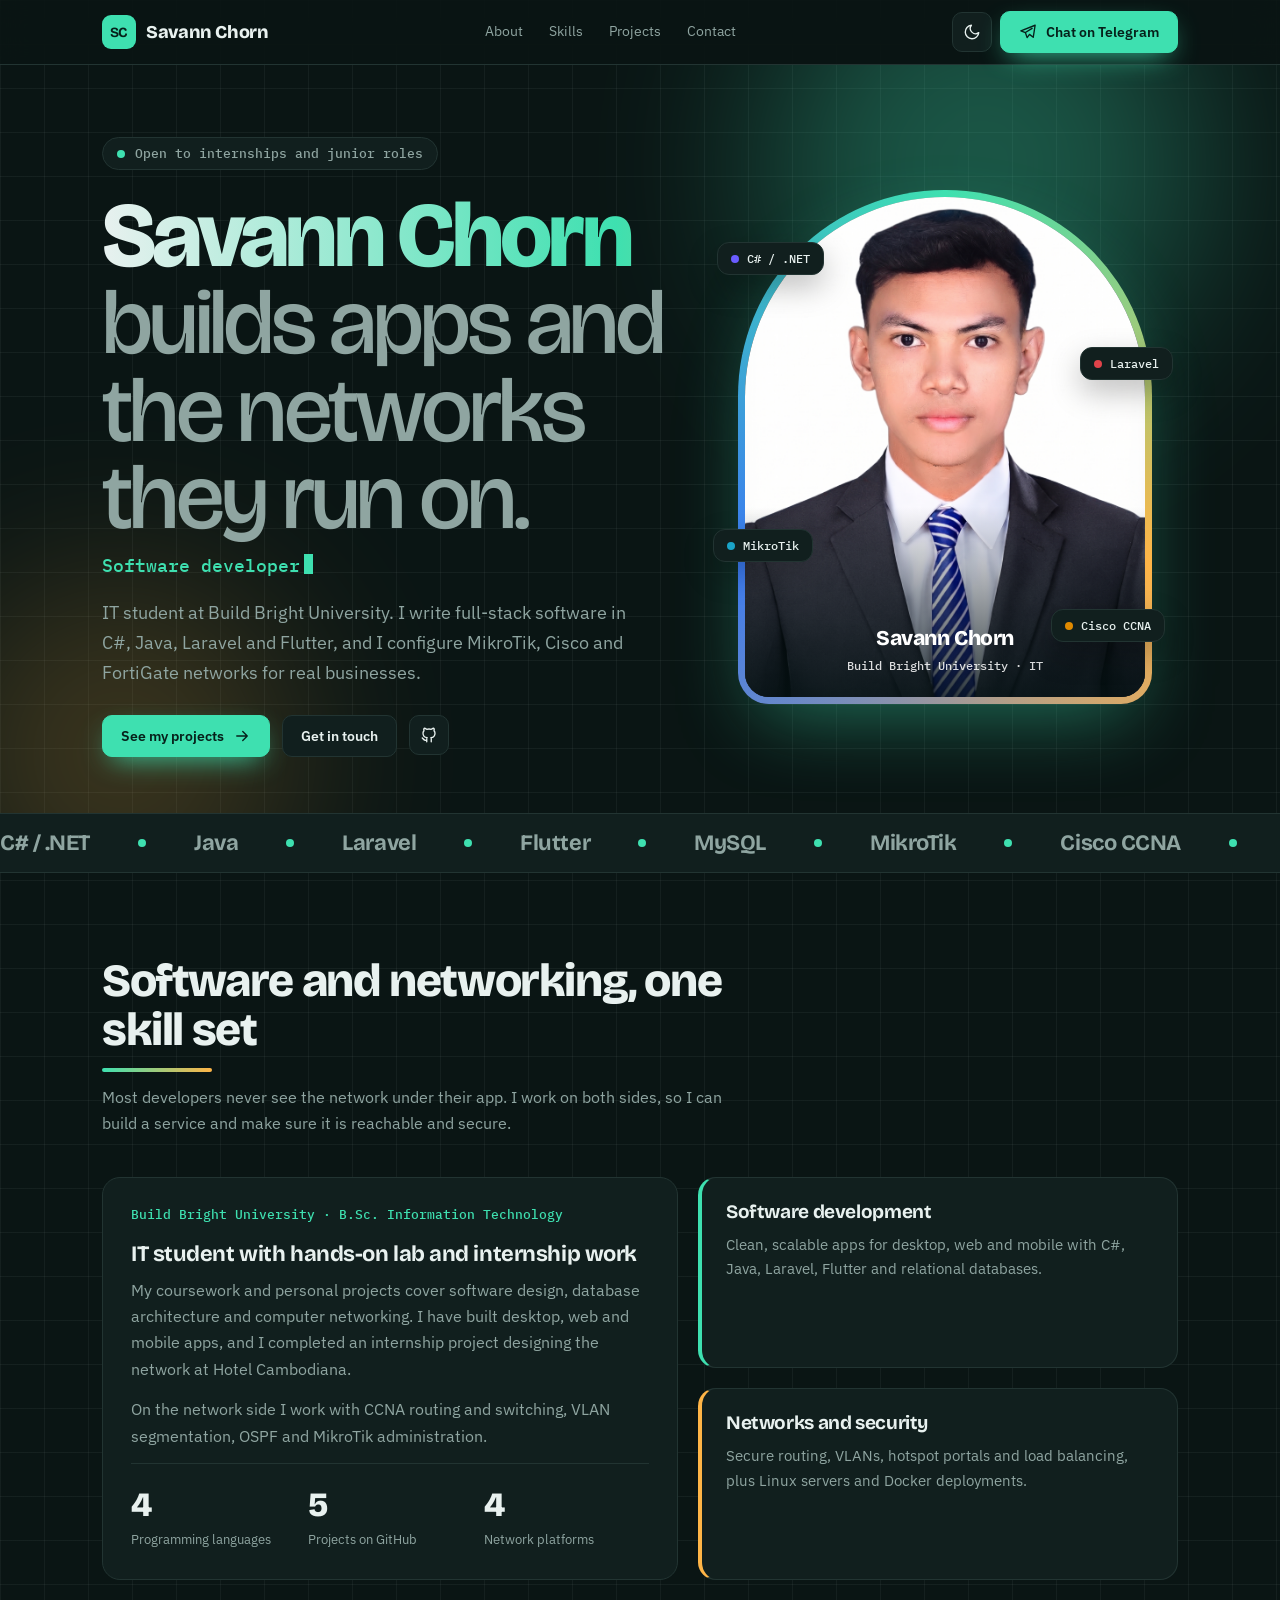
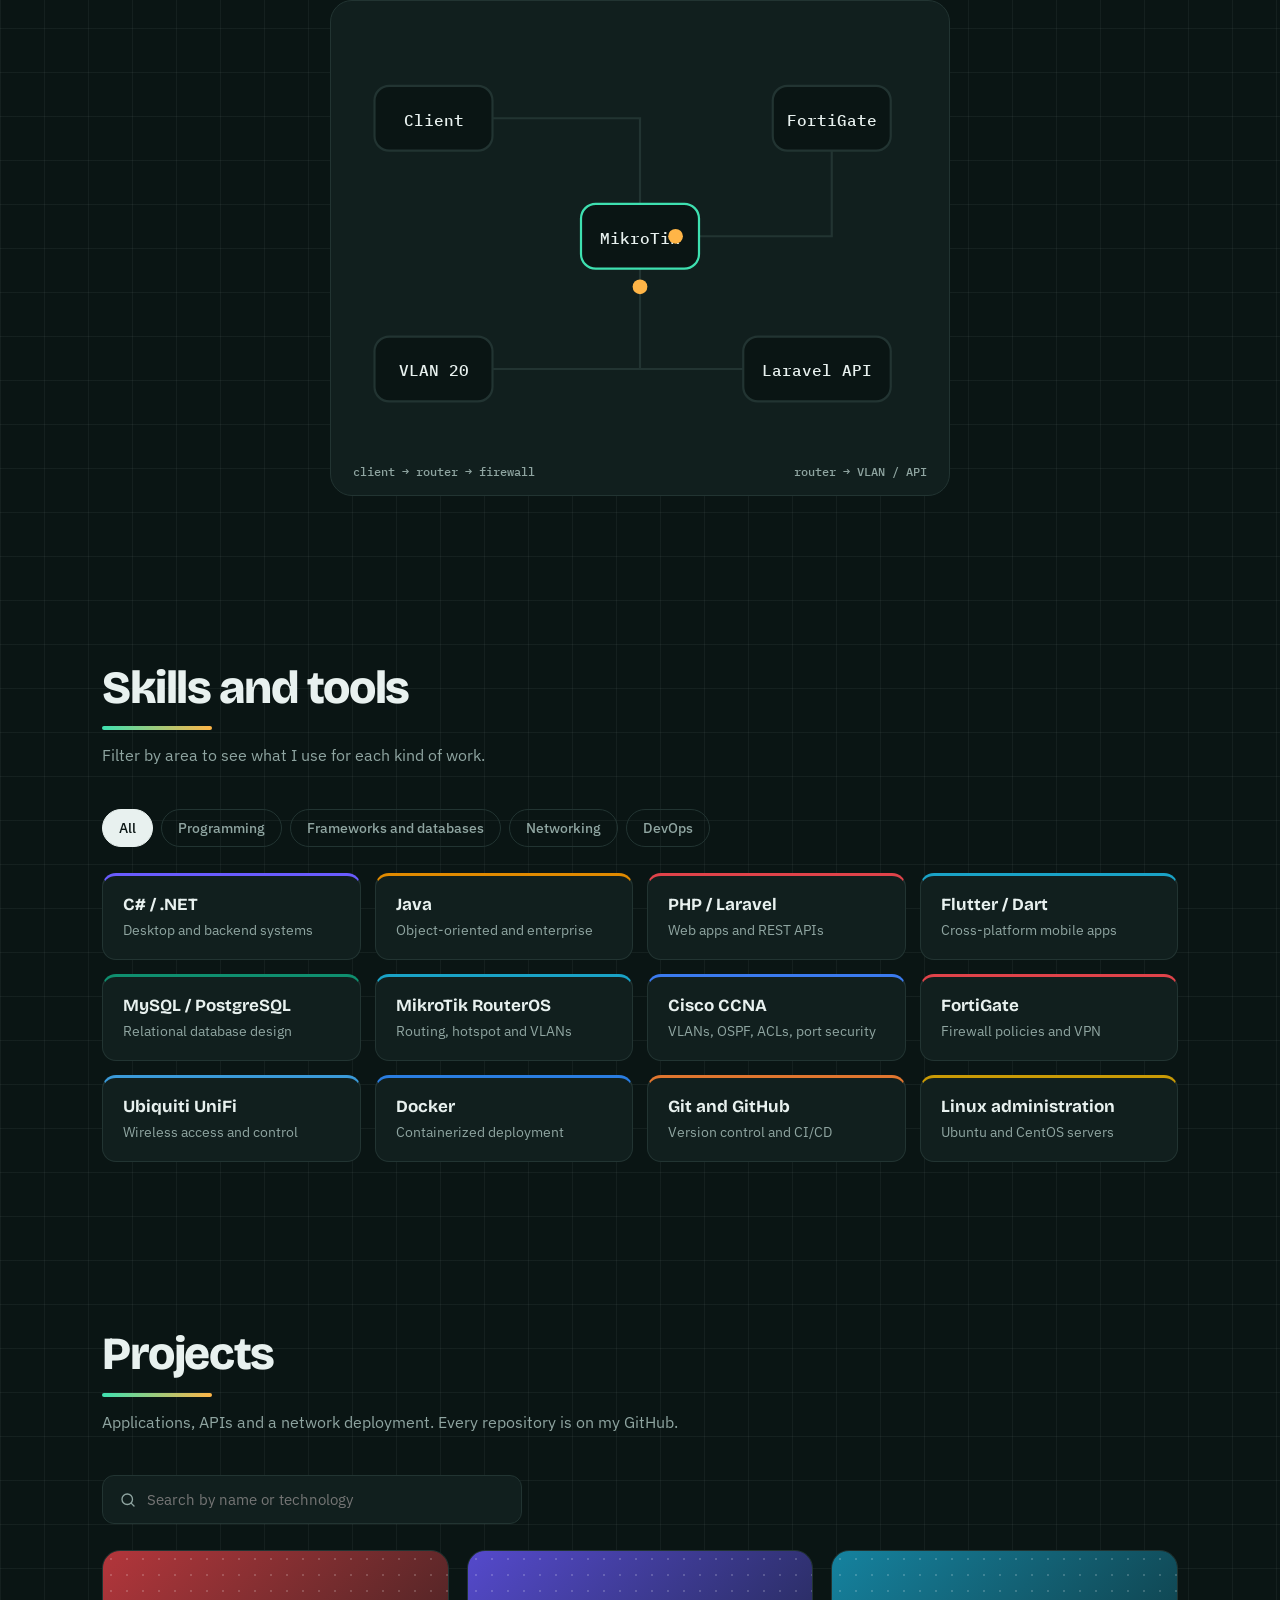
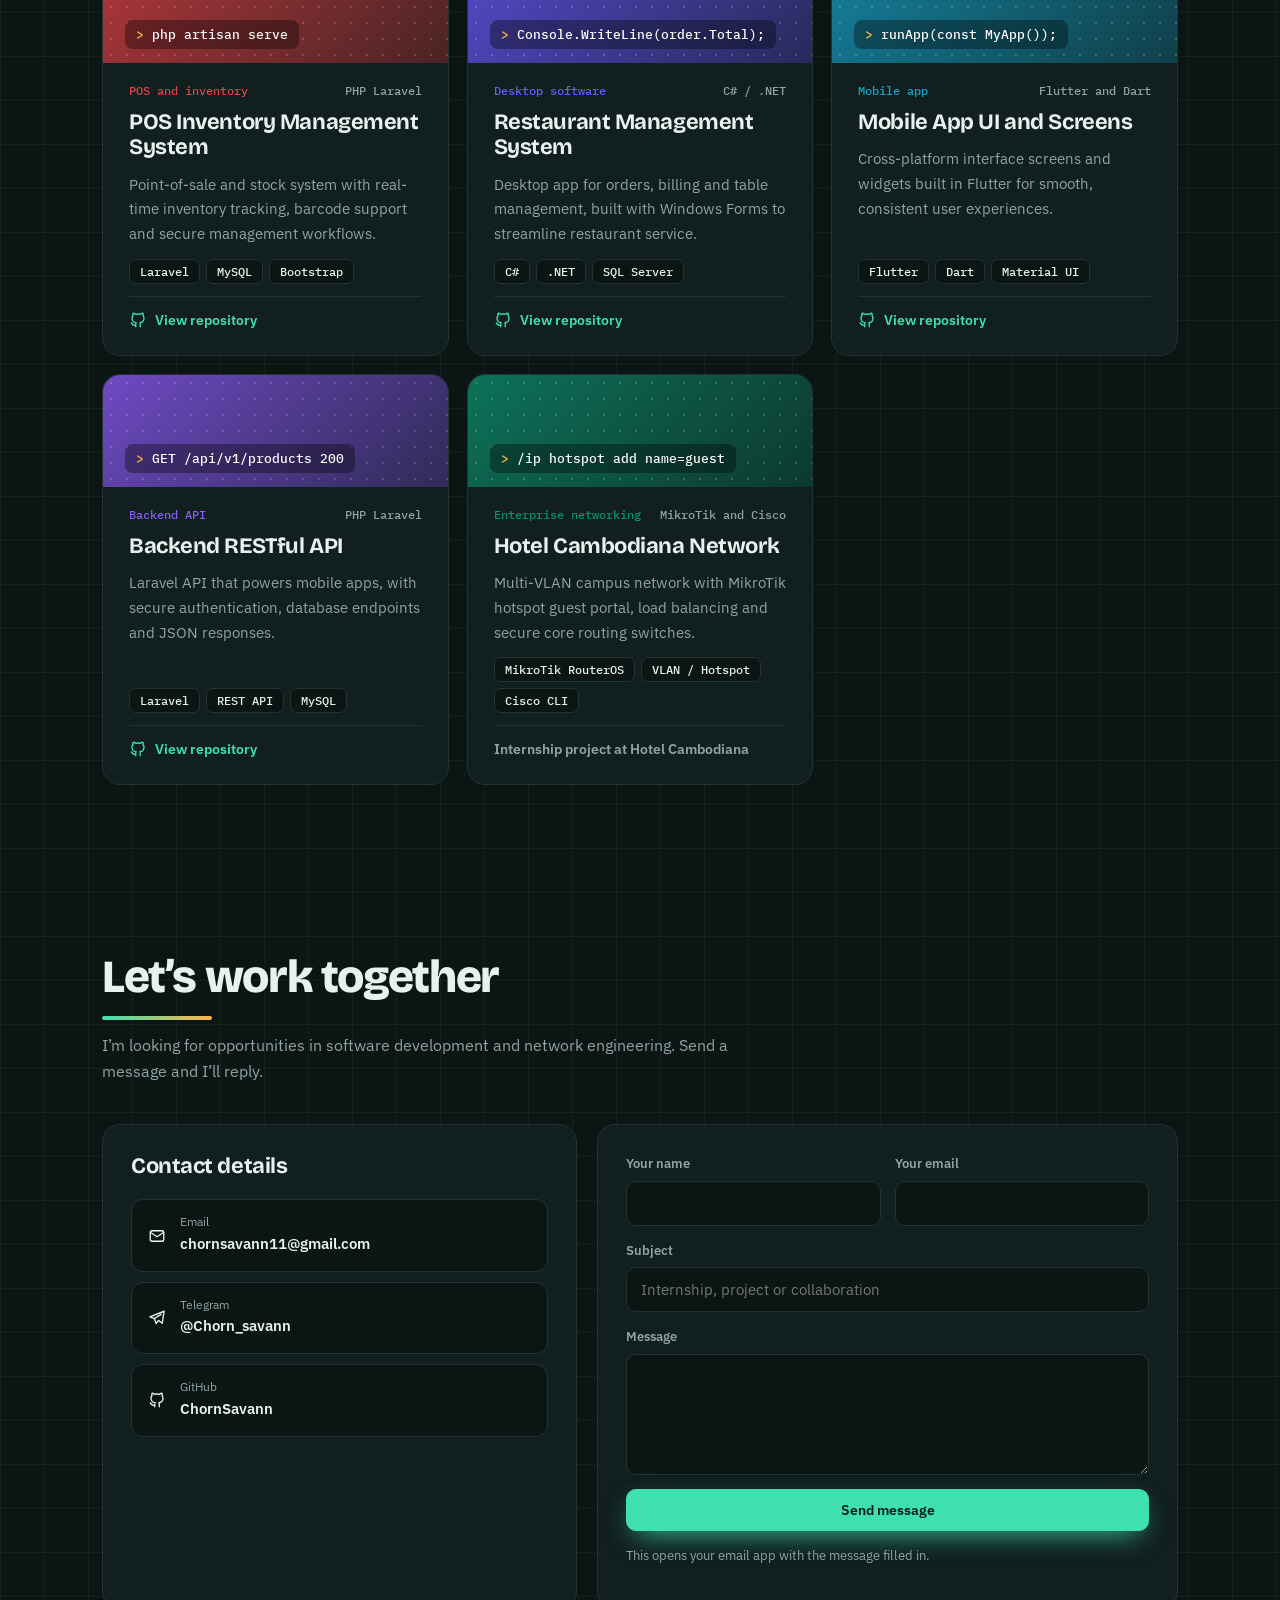
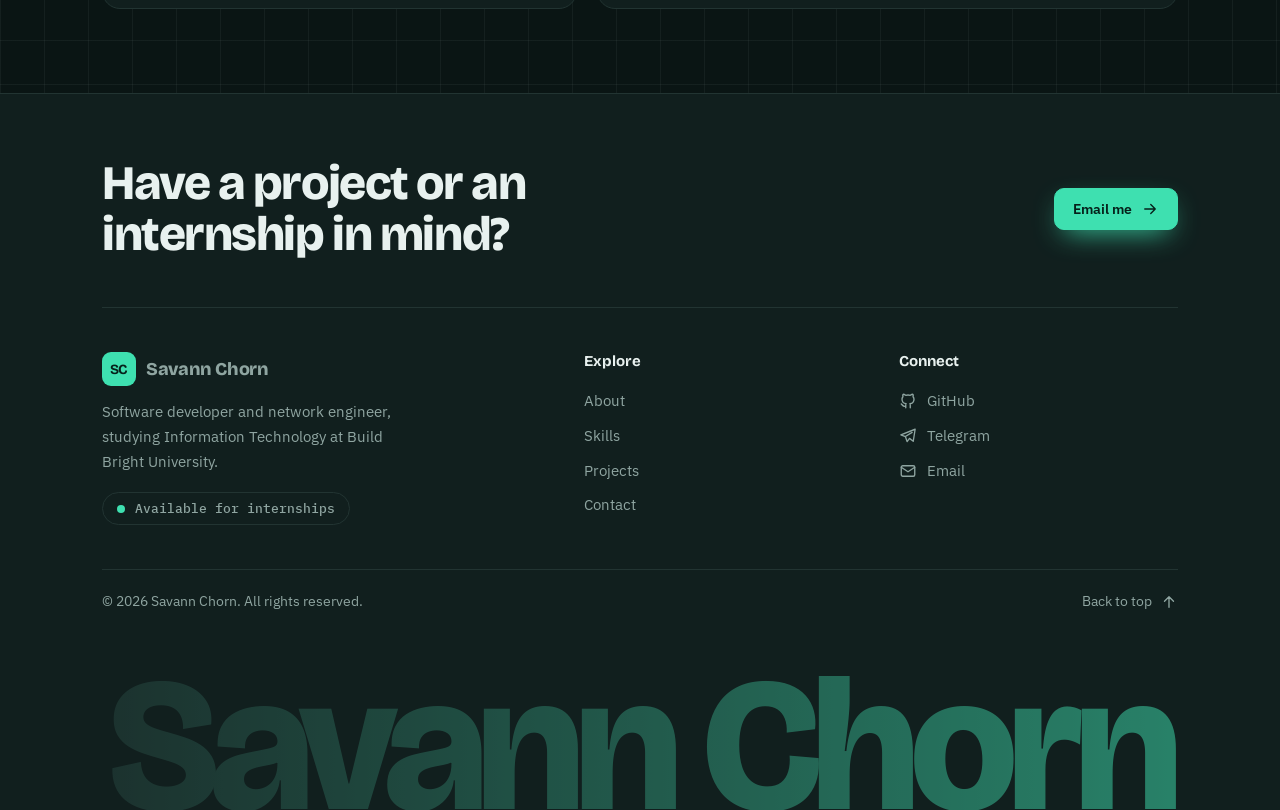
==== index.html @ 8b3eb809 "Uploade portfolio to git" ====
<!doctype html>
<html lang="en" data-theme="dark">
  <head>
    <meta charset="UTF-8" />
    <meta
      name="viewport"
      content="width=device-width, initial-scale=1, viewport-fit=cover"
    />
    <title>Savann Chorn | Software Developer & Network Engineer</title>
    <link rel="preconnect" href="https://fonts.googleapis.com" />
    <link rel="preconnect" href="https://fonts.gstatic.com" crossorigin />
    <link
      href="https://fonts.googleapis.com/css2?family=Bricolage+Grotesque:opsz,wght@12..96,500;12..96,700;12..96,800&family=IBM+Plex+Sans:wght@400;500;600&family=IBM+Plex+Mono:wght@400;500&display=swap"
      rel="stylesheet"
    />
    <link rel="stylesheet" href="style.css" />
  </head>
  <body>
    <svg width="0" height="0" style="position: absolute" aria-hidden="true">
      <symbol id="gh" viewBox="0 0 24 24">
        <path
          d="M9 19c-4.3 1.4-4.3-2.5-6-3m12 5v-3.5c0-1 .1-1.4-.5-2 2.8-.3 5.5-1.4 5.5-6a4.6 4.6 0 0 0-1.3-3.2 4.2 4.2 0 0 0-.1-3.2s-1.1-.3-3.5 1.3a12.3 12.3 0 0 0-6.2 0C6.5 2.8 5.4 3.1 5.4 3.1a4.2 4.2 0 0 0-.1 3.2A4.6 4.6 0 0 0 4 9.5c0 4.6 2.7 5.7 5.5 6-.6.6-.6 1.200-.5 2V21"
        />
      </symbol>
      <symbol id="tg" viewBox="0 0 24 24">
        <path
          d="M21.5 3 2.5 10.500l6 2.200 2.300 6.800 3.200-4.300 5 3.800L21.500 3ZM8.500 12.700l9-5.500"
        />
      </symbol>
      <symbol id="ml" viewBox="0 0 24 24">
        <rect x="3" y="5" width="18" height="14" rx="2" />
        <path d="m3 7 9 6 9-6" />
      </symbol>
      <symbol id="se" viewBox="0 0 24 24">
        <circle cx="11" cy="11" r="7" />
        <path d="m20 20-3.500-3.500" />
      </symbol>
      <symbol id="up" viewBox="0 0 24 24">
        <path d="M12 19V5m-6 6 6-6 6 6" />
      </symbol>
      <symbol id="th" viewBox="0 0 24 24">
        <path d="M21 12.800A9 9 0 1 1 11.200 3a7 7 0 0 0 9.800 9.800Z" />
      </symbol>
      <symbol id="ar" viewBox="0 0 24 24">
        <path d="M5 12h14m-6-6 6 6-6 6" />
      </symbol>
    </svg>

    <div class="prog" id="prog"></div>
    <header>
      <div class="wrap">
        <a class="brand" href="#top-of-page"><b>SC</b>Savann Chorn</a>
        <nav>
          <a href="#about">About</a><a href="#skills">Skills</a
          ><a href="#projects">Projects</a><a href="#contact">Contact</a>
        </nav>
        <div class="tools">
          <button
            class="btn sq"
            id="theme"
            aria-label="Toggle light and dark theme"
          >
            <svg class="i"><use href="#th" /></svg>
          </button>
          <a
            class="btn pri hide-m"
            href="https://t.me/Chorn_savann"
            target="_blank"
            rel="noopener"
            ><svg class="i"><use href="#tg" /></svg>Chat on Telegram</a
          >
        </div>
      </div>
    </header>

    <main id="top-of-page">
      <div class="hero">
        <div class="aur"><i></i><i></i></div>
        <div class="wrap">
          <div>
            <div class="status">
              <span class="dot"></span>Open to internships and junior roles
            </div>
            <h1>
              <span class="nm">Savann Chorn</span
              ><span>builds apps and the networks they run on.</span>
            </h1>
            <p class="role" id="role" aria-live="off"></p>
            <p class="lead">
              IT student at Build Bright University. I write full-stack software
              in C#, Java, Laravel and Flutter, and I configure MikroTik, Cisco
              and FortiGate networks for real businesses.
            </p>
            <div class="cta">
              <a class="btn pri" href="#projects"
                >See my projects<svg class="i"><use href="#ar" /></svg
              ></a>
              <a class="btn" href="#contact">Get in touch</a>
              <a
                class="btn sq"
                href="https://github.com/ChornSavann"
                target="_blank"
                rel="noopener"
                aria-label="GitHub"
                ><svg class="i"><use href="#gh" /></svg
              ></a>
            </div>
          </div>

          <div class="photo" id="photo">
            <div class="ring"></div>
            <div class="frame">
              <img
                src="/images/savann.jpg"
                alt="Portrait of Savann Chorn"
                width="640"
                height="822"
              />
              <div class="cap2">
                <b>Savann Chorn</b><span>Build Bright University · IT</span>
              </div>
            </div>
            <div class="chip" style="top: 9%; left: -7%">
              <span class="d" style="background: #6a5cff"></span>C# / .NET
            </div>
            <div
              class="chip"
              style="top: 30%; right: -7%; animation-delay: -1.5s"
            >
              <span class="d" style="background: #e0434a"></span>Laravel
            </div>
            <div
              class="chip"
              style="bottom: 27%; left: -8%; animation-delay: -3s"
            >
              <span class="d" style="background: #1aa3c7"></span>MikroTik
            </div>
            <div
              class="chip"
              style="bottom: 11%; right: -5%; animation-delay: -4s"
            >
              <span class="d" style="background: #e08a00"></span>Cisco CCNA
            </div>
          </div>
        </div>
      </div>

      <div class="mq" aria-hidden="true"><div id="mq"></div></div>

      <section id="about">
        <div class="wrap">
          <div class="sh rv">
            <h2>Software and networking, one skill set</h2>
            <p>
              Most developers never see the network under their app. I work on
              both sides, so I can build a service and make sure it is reachable
              and secure.
            </p>
          </div>
          <div class="about">
            <div class="card rv">
              <div class="edu">
                Build Bright University · B.Sc. Information Technology
              </div>
              <h3>IT student with hands-on lab and internship work</h3>
              <p>
                My coursework and personal projects cover software design,
                database architecture and computer networking. I have built
                desktop, web and mobile apps, and I completed an internship
                project designing the network at Hotel Cambodiana.
              </p>
              <p>
                On the network side I work with CCNA routing and switching, VLAN
                segmentation, OSPF and MikroTik administration.
              </p>
              <div class="stats">
                <div>
                  <b data-n="4">0</b><small>Programming languages</small>
                </div>
                <div><b data-n="5">0</b><small>Projects on GitHub</small></div>
                <div><b data-n="4">0</b><small>Network platforms</small></div>
              </div>
            </div>
            <div class="tracks">
              <div class="card rv">
                <h3>Software development</h3>
                <p>
                  Clean, scalable apps for desktop, web and mobile with C#,
                  Java, Laravel, Flutter and relational databases.
                </p>
              </div>
              <div class="card rv">
                <h3>Networks and security</h3>
                <p>
                  Secure routing, VLANs, hotspot portals and load balancing,
                  plus Linux servers and Docker deployments.
                </p>
              </div>
            </div>
          </div>
          <div
            class="topo rv"
            aria-label="Diagram: a request travelling from a client through a firewall, router and switch to an application server"
          >
            <svg viewBox="0 0 400 300" role="img">
              <path id="p1" class="link" d="M60 70 H200 V150" />
              <path id="p2" class="link" d="M200 150 H330 V70" />
              <path id="p3" class="link" d="M200 150 V240 H90" />
              <path id="p4" class="link" d="M200 240 H310" />
              <g class="node">
                <rect x="20" y="48" width="80" height="44" rx="10" />
                <text x="60" y="75">Client</text>
              </g>
              <g class="node hot">
                <rect x="160" y="128" width="80" height="44" rx="10" />
                <text x="200" y="155">MikroTik</text>
              </g>
              <g class="node">
                <rect x="290" y="48" width="80" height="44" rx="10" />
                <text x="330" y="75">FortiGate</text>
              </g>
              <g class="node">
                <rect x="20" y="218" width="80" height="44" rx="10" />
                <text x="60" y="245">VLAN 20</text>
              </g>
              <g class="node">
                <rect x="270" y="218" width="100" height="44" rx="10" />
                <text x="320" y="245">Laravel API</text>
              </g>
              <circle class="pkt" r="5">
                <animateMotion
                  dur="3.2s"
                  repeatCount="indefinite"
                  path="M60 70 H200 V150 H330 V70"
                />
              </circle>
              <circle class="pkt" r="5">
                <animateMotion
                  dur="3.6s"
                  begin="1.2s"
                  repeatCount="indefinite"
                  path="M200 150 V240 H310"
                />
              </circle>
            </svg>
            <div class="cap">
              <span>client → router → firewall</span
              ><span>router → VLAN / API</span>
            </div>
          </div>
        </div>
      </section>

      <section id="skills">
        <div class="wrap">
          <div class="sh rv">
            <h2>Skills and tools</h2>
            <p>Filter by area to see what I use for each kind of work.</p>
          </div>
          <div class="tabs" id="tabs">
            <button class="tab" data-f="all" aria-pressed="true">All</button>
            <button class="tab" data-f="code" aria-pressed="false">
              Programming
            </button>
            <button class="tab" data-f="data" aria-pressed="false">
              Frameworks and databases
            </button>
            <button class="tab" data-f="net" aria-pressed="false">
              Networking
            </button>
            <button class="tab" data-f="ops" aria-pressed="false">
              DevOps
            </button>
          </div>
          <div class="skills" id="skills-grid"></div>
        </div>
      </section>

      <section id="projects">
        <div class="wrap">
          <div class="sh rv">
            <h2>Projects</h2>
            <p>
              Applications, APIs and a network deployment. Every repository is
              on my GitHub.
            </p>
          </div>
          <label class="search"
            ><svg class="i"><use href="#se" /></svg
            ><input
              id="q"
              type="search"
              placeholder="Search by name or technology"
              aria-label="Search projects"
          /></label>
          <div class="pgrid" id="pgrid"></div>
          <p class="empty" id="empty">
            No project matches that search. Try “Laravel”, “Flutter” or
            “MikroTik”.
          </p>
        </div>
      </section>

      <section id="contact">
        <div class="wrap">
          <div class="sh rv">
            <h2>Let’s work together</h2>
            <p>
              I’m looking for opportunities in software development and network
              engineering. Send a message and I’ll reply.
            </p>
          </div>
          <div class="contact">
            <div class="card rv">
              <h3>Contact details</h3>
              <div class="rows">
                <a class="row" href="mailto:chornsavann11@gmail.com"
                  ><svg class="i"><use href="#ml" /></svg
                  ><span
                    ><small>Email</small><b>chornsavann11@gmail.com</b></span
                  ></a
                >
                <a
                  class="row"
                  href="https://t.me/Chorn_savann"
                  target="_blank"
                  rel="noopener"
                  ><svg class="i"><use href="#tg" /></svg
                  ><span><small>Telegram</small><b>@Chorn_savann</b></span></a
                >
                <a
                  class="row"
                  href="https://github.com/ChornSavann"
                  target="_blank"
                  rel="noopener"
                  ><svg class="i"><use href="#gh" /></svg
                  ><span><small>GitHub</small><b>ChornSavann</b></span></a
                >
              </div>
            </div>
            <form class="card rv" id="cf">
              <div class="two">
                <label
                  >Your name<input
                    class="f"
                    id="n"
                    required
                    autocomplete="name" /></label
                ><label
                  >Your email<input
                    class="f"
                    id="e"
                    type="email"
                    required
                    autocomplete="email"
                /></label>
              </div>
              <label
                >Subject<input
                  class="f"
                  id="s"
                  required
                  placeholder="Internship, project or collaboration"
              /></label>
              <label
                >Message<textarea id="m" rows="5" required></textarea>
              </label>
              <button
                class="btn pri"
                type="submit"
                style="justify-content: center"
              >
                Send message
              </button>
              <p class="note">
                This opens your email app with the message filled in.
              </p>
            </form>
          </div>
        </div>
      </section>
    </main>

    <footer>
      <div class="wrap">
        <div class="fcta">
          <h2>Have a project or an internship in mind?</h2>
          <a class="btn pri" href="mailto:chornsavann11@gmail.com"
            >Email me<svg class="i"><use href="#ar" /></svg
          ></a>
        </div>
        <div class="fcols">
          <div>
            <a class="brand" href="#top-of-page"><b>SC</b>Savann Chorn</a>
            <p>
              Software developer and network engineer, studying Information
              Technology at Build Bright University.
            </p>
            <div class="status">
              <span class="dot"></span>Available for internships
            </div>
          </div>
          <div>
            <h4>Explore</h4>
            <a class="l" href="#about">About</a
            ><a class="l" href="#skills">Skills</a
            ><a class="l" href="#projects">Projects</a
            ><a class="l" href="#contact">Contact</a>
          </div>
          <div>
            <h4>Connect</h4>
            <a
              class="l"
              href="https://github.com/ChornSavann"
              target="_blank"
              rel="noopener"
              ><svg class="i"><use href="#gh" /></svg>GitHub</a
            ><a
              class="l"
              href="https://t.me/Chorn_savann"
              target="_blank"
              rel="noopener"
              ><svg class="i"><use href="#tg" /></svg>Telegram</a
            ><a class="l" href="mailto:chornsavann11@gmail.com"
              ><svg class="i"><use href="#ml" /></svg>Email</a
            >
          </div>
        </div>
        <div class="fbar">
          <span>© <span id="yr"></span> Savann Chorn. All rights reserved.</span
          ><a href="#top-of-page"
            >Back to top<svg class="i"><use href="#up" /></svg
          ></a>
        </div>
      </div>
      <div class="fmark" aria-hidden="true">Savann Chorn</div>
    </footer>
    <button class="btn pri sq" id="top" aria-label="Back to top">
      <svg class="i"><use href="#up" /></svg>
    </button>

    <script src="script.js"></script>
  </body>
</html>
---- style.css ----
:root{--bg:#f3f1ec;--surface:#fff;--ink:#14201f;--mute:#5b6a68;--line:#d9dcd6;--sig:#0f8f6f;--sig-ink:#fff;--amber:#c97a06;--grid:rgba(20,32,31,.06);
--display:'Bricolage Grotesque','Segoe UI',sans-serif;--body:'IBM Plex Sans','Segoe UI',sans-serif;--mono:'IBM Plex Mono',ui-monospace,Menlo,monospace;
box-sizing:border-box;padding-top:env(safe-area-inset-top,0px);padding-bottom:env(safe-area-inset-bottom,0px)}
:root:not([data-theme="light"]){--bg:#0a1514;--surface:#111f1e;--ink:#e8f1ef;--mute:#8fa5a1;--line:#223432;--sig:#3ee0b0;--sig-ink:#06201a;--amber:#ffb547;--grid:rgba(232,241,239,.05)}
:root[data-theme="dark"]{--bg:#0a1514;--surface:#111f1e;--ink:#e8f1ef;--mute:#8fa5a1;--line:#223432;--sig:#3ee0b0;--sig-ink:#06201a;--amber:#ffb547;--grid:rgba(232,241,239,.05)}
html{scroll-behavior:smooth;scroll-padding-top:calc(72px + env(safe-area-inset-top,0px))}
*{box-sizing:border-box}
body{margin:0;background:var(--bg);color:var(--ink);font:400 16px/1.65 var(--body);overflow-x:hidden;
background-image:linear-gradient(var(--grid) 1px,transparent 1px),linear-gradient(90deg,var(--grid) 1px,transparent 1px);background-size:44px 44px}
a{color:inherit;text-decoration:none}
:focus-visible{outline:2px solid var(--sig);outline-offset:3px;border-radius:6px}
.wrap{max-width:1120px;margin:0 auto;padding:0 22px}
svg.i{width:18px;height:18px;fill:none;stroke:currentColor;stroke-width:1.8;stroke-linecap:round;stroke-linejoin:round;flex:none}
/* nav */
header{position:sticky;top:0;z-index:20;background:color-mix(in srgb,var(--bg) 82%,transparent);backdrop-filter:blur(14px);border-bottom:1px solid var(--line);padding-top:env(safe-area-inset-top,0px)}
header .wrap{display:flex;align-items:center;justify-content:space-between;height:64px;gap:14px}
.brand{font:800 18px var(--display);letter-spacing:-.02em;display:flex;align-items:center;gap:10px}
.brand b{display:grid;place-items:center;width:34px;height:34px;border-radius:9px;background:var(--sig);color:var(--sig-ink);font-size:14px}
nav{display:flex;gap:26px;font-size:14px;color:var(--mute)}
nav a:hover{color:var(--ink)}
.tools{display:flex;gap:8px;align-items:center}
.btn{display:inline-flex;align-items:center;gap:9px;padding:11px 18px;border-radius:10px;font:600 14px var(--body);border:1px solid var(--line);background:var(--surface);color:var(--ink);cursor:pointer;transition:transform .15s,border-color .15s}
.btn:hover{border-color:var(--sig);transform:translateY(-1px)}
.btn.pri{background:var(--sig);color:var(--sig-ink);border-color:var(--sig)}
.sq{width:40px;height:40px;padding:0;justify-content:center}
@media(max-width:760px){nav{display:none}.hide-m{display:none}}
/* hero */
.hero{padding:72px 0 56px}
.hero .wrap{display:grid;grid-template-columns:1.1fr .9fr;gap:40px;align-items:center}
.status{display:inline-flex;align-items:center;gap:10px;font:500 13px var(--mono);color:var(--mute);border:1px solid var(--line);background:var(--surface);padding:7px 14px;border-radius:99px}
.dot{width:8px;height:8px;border-radius:50%;background:var(--sig);box-shadow:0 0 0 0 var(--sig);animation:ping 2.2s infinite}
@keyframes ping{70%{box-shadow:0 0 0 9px transparent}100%{box-shadow:0 0 0 0 transparent}}
h1{font:800 clamp(44px,7.4vw,92px)/.95 var(--display);letter-spacing:-.04em;margin:22px 0 18px}
h1 span{display:block;color:var(--mute);font-weight:500}
.lead{max-width:50ch;color:var(--mute);font-size:18px;margin:0 0 28px}
.cta{display:flex;flex-wrap:wrap;gap:12px}
.topo{background:var(--surface);border:1px solid var(--line);border-radius:22px;padding:14px;position:relative}
.topo svg{width:100%;height:auto;display:block}
.topo .cap{font:500 12px var(--mono);color:var(--mute);display:flex;justify-content:space-between;padding:6px 8px 2px}
.node rect{fill:var(--bg);stroke:var(--line);stroke-width:1.5}
.node text{font:500 11px var(--mono);fill:var(--ink);text-anchor:middle}
.node.hot rect{stroke:var(--sig)}
.link{stroke:var(--line);stroke-width:1.5;fill:none}
.pkt{fill:var(--amber)}
@media(max-width:900px){.hero .wrap{grid-template-columns:1fr}}
/* sections */
section{padding:84px 0}
.sh{max-width:640px;margin-bottom:40px}
.sh h2{font:800 clamp(30px,4.4vw,46px)/1.05 var(--display);letter-spacing:-.03em;margin:0 0 12px}
.sh p{margin:0;color:var(--mute)}
.about{display:grid;grid-template-columns:1.2fr 1fr;gap:20px}
.card{background:var(--surface);border:1px solid var(--line);border-radius:18px;padding:28px}
.card h3{font:700 22px var(--display);letter-spacing:-.02em;margin:0 0 10px}
.card p{color:var(--mute);margin:0 0 14px}
.edu{display:flex;align-items:center;gap:12px;margin-bottom:18px;font:500 13px var(--mono);color:var(--sig)}
.stats{display:grid;grid-template-columns:repeat(3,1fr);gap:12px;border-top:1px solid var(--line);padding-top:20px;margin-top:8px}
.stats b{display:block;font:800 34px var(--display);letter-spacing:-.03em}
.stats small{color:var(--mute);font-size:13px}
.tracks{display:grid;gap:20px}
.tracks .card{padding:22px 24px}
.tracks .card:first-child{border-left:4px solid var(--sig)}
.tracks .card:last-child{border-left:4px solid var(--amber)}
.tracks h3{font-size:19px}
.tracks p{margin:0;font-size:15px}
@media(max-width:860px){.about{grid-template-columns:1fr}}
/* skills */
.tabs{display:flex;flex-wrap:wrap;gap:8px;margin-bottom:26px}
.tab{padding:9px 16px;border-radius:99px;border:1px solid var(--line);background:transparent;color:var(--mute);font:500 14px var(--body);cursor:pointer}
.tab[aria-pressed="true"]{background:var(--ink);color:var(--bg);border-color:var(--ink)}
.skills{display:grid;grid-template-columns:repeat(auto-fill,minmax(230px,1fr));gap:14px}
.sk{background:var(--surface);border:1px solid var(--line);border-radius:14px;padding:18px 20px;display:flex;flex-direction:column;gap:4px;border-top:3px solid var(--c)}
.sk b{font:700 17px var(--display)}
.sk span{font-size:13.5px;color:var(--mute)}
.sk[hidden]{display:none}
/* projects */
.search{display:flex;align-items:center;gap:10px;max-width:420px;border:1px solid var(--line);background:var(--surface);padding:0 16px;border-radius:12px;margin-bottom:26px;color:var(--mute)}
.search input{flex:1;background:none;border:0;color:var(--ink);font:400 15px var(--body);padding:14px 0;outline:none}
.search:focus-within{border-color:var(--sig)}
.pgrid{display:grid;grid-template-columns:repeat(auto-fill,minmax(320px,1fr));gap:18px}
.proj{background:var(--surface);border:1px solid var(--line);border-radius:18px;padding:26px;display:flex;flex-direction:column;gap:12px;transition:border-color .2s,transform .2s}
.proj:hover{border-color:var(--sig);transform:translateY(-3px)}
.proj .top{display:flex;justify-content:space-between;font:500 12px var(--mono);color:var(--mute)}
.proj .kind{color:var(--c)}
.proj h3{font:700 22px/1.15 var(--display);letter-spacing:-.02em;margin:0}
.proj p{margin:0;color:var(--mute);font-size:15px;flex:1}
.tags{display:flex;flex-wrap:wrap;gap:6px}
.tags i{font:500 12px var(--mono);font-style:normal;padding:4px 10px;border-radius:7px;background:var(--bg);border:1px solid var(--line)}
.proj .ft{border-top:1px solid var(--line);padding-top:14px;font:600 14px var(--body);color:var(--sig);display:flex;align-items:center;gap:8px}
.empty{display:none;color:var(--mute);padding:20px 0}
/* contact */
.contact{display:grid;grid-template-columns:.9fr 1.1fr;gap:20px}
.rows{display:grid;gap:10px;margin-top:20px}
.row{display:flex;align-items:center;gap:14px;padding:14px 16px;border:1px solid var(--line);border-radius:12px;background:var(--bg)}
.row:hover{border-color:var(--sig)}
.row small{display:block;color:var(--mute);font-size:12px;line-height:1.3}
.row b{font-weight:600;font-size:15px}
form{display:grid;gap:14px}
.two{display:grid;grid-template-columns:1fr 1fr;gap:14px}
label{display:grid;gap:6px;font-size:13px;font-weight:600;color:var(--mute)}
input.f,textarea{font:400 15px var(--body);color:var(--ink);background:var(--bg);border:1px solid var(--line);border-radius:10px;padding:12px 14px;width:100%;outline:none;resize:vertical}
input.f:focus,textarea:focus{border-color:var(--sig)}
.note{font-size:13px;color:var(--mute);margin:0}
@media(max-width:860px){.contact{grid-template-columns:1fr}.two{grid-template-columns:1fr}}
footer{border-top:1px solid var(--line);background:var(--surface);padding:64px 0 0;color:var(--mute);font-size:15px;position:relative;overflow:hidden}
.fcta{display:flex;flex-wrap:wrap;align-items:center;justify-content:space-between;gap:24px;padding-bottom:48px;border-bottom:1px solid var(--line)}
.fcta h2{font:800 clamp(28px,4.6vw,48px)/1.05 var(--display);letter-spacing:-.03em;color:var(--ink);margin:0;max-width:18ch}
.fcols{display:grid;grid-template-columns:1.6fr 1fr 1fr;gap:36px;padding:44px 0}
.fcols p{max-width:34ch;margin:14px 0 18px}
.fcols h4{font:700 15px var(--display);color:var(--ink);margin:0 0 14px}
.fcols .l{display:flex;align-items:center;gap:10px;padding:5px 0;transition:color .2s,transform .2s}
.fcols .l:hover{color:var(--sig);transform:translateX(4px)}
.fbar{display:flex;flex-wrap:wrap;justify-content:space-between;gap:10px;padding:20px 0;border-top:1px solid var(--line);font-size:14px}
.fbar a{display:flex;align-items:center;gap:8px}.fbar a:hover{color:var(--sig)}
.fmark{font:800 clamp(56px,15vw,190px)/.8 var(--display);letter-spacing:-.05em;text-align:center;white-space:nowrap;margin-top:6px;padding-bottom:.1em;background:linear-gradient(90deg,var(--line),var(--sig),var(--amber),var(--line));background-size:300% 100%;-webkit-background-clip:text;background-clip:text;color:transparent;opacity:.55;animation:shine 9s linear infinite;user-select:none;transform:translateY(18%)}
@media(max-width:760px){.fcols{grid-template-columns:1fr 1fr}.fcols>div:first-child{grid-column:1/-1}}
#top{position:fixed;right:20px;bottom:calc(20px + env(safe-area-inset-bottom,0px));opacity:0;pointer-events:none;transition:opacity .25s}
#top.on{opacity:1;pointer-events:auto}
.rv{opacity:0;transform:translateY(14px);transition:opacity .6s,transform .6s}
.rv.in{opacity:1;transform:none}
@media(prefers-reduced-motion:reduce){*{animation:none!important;transition:none!important}.rv{opacity:1;transform:none}html{scroll-behavior:auto}}

@property --a{syntax:'<angle>';inherits:false;initial-value:0deg}
.prog{position:fixed;top:0;left:0;height:3px;width:0;background:linear-gradient(90deg,var(--sig),var(--amber));z-index:50}
.hero{position:relative;overflow:hidden}
.aur{position:absolute;inset:0;pointer-events:none;z-index:-1}
.aur i{position:absolute;border-radius:50%;filter:blur(90px);opacity:.32;animation:drift 16s ease-in-out infinite alternate}
.aur i:nth-child(1){width:440px;height:440px;background:var(--sig);top:-120px;right:6%}
.aur i:nth-child(2){width:360px;height:360px;background:var(--amber);bottom:-120px;left:-60px;opacity:.2;animation-delay:-7s}
@keyframes drift{to{transform:translate(70px,50px) scale(1.2)}}
h1 .nm{font-weight:800;background:linear-gradient(90deg,var(--ink) 0%,var(--sig) 30%,var(--amber) 55%,var(--ink) 80%);background-size:300% 100%;-webkit-background-clip:text;background-clip:text;color:transparent;animation:shine 7s linear infinite}
@keyframes shine{to{background-position:-300% 0}}
h1{margin-bottom:12px}
.role{font:500 18px var(--mono);color:var(--sig);min-height:1.7em;margin:0 0 14px}
.role::after{content:"";display:inline-block;width:9px;height:1.1em;background:var(--sig);margin-left:4px;vertical-align:-.15em;animation:blink 1s steps(1) infinite}
@keyframes blink{50%{opacity:0}}
.photo{position:relative;width:min(100%,400px);margin:0 auto;aspect-ratio:4/5;perspective:900px}
.ring{position:absolute;inset:-7px;border-radius:206px 206px 31px 31px;background:conic-gradient(from var(--a),var(--sig),var(--amber),#3b7bf0,var(--sig));animation:rot 6s linear infinite;box-shadow:0 30px 80px -20px color-mix(in srgb,var(--sig) 45%,transparent)}
@keyframes rot{to{--a:360deg}}
.frame{position:absolute;inset:0;border-radius:200px 200px 24px 24px;overflow:hidden;background:radial-gradient(110% 70% at 50% 0%,color-mix(in srgb,var(--sig) 50%,transparent),transparent 62%),linear-gradient(180deg,#0f2e2b,#061311);transition:transform .2s ease-out;animation:enter 1.1s cubic-bezier(.2,.8,.2,1) both}
@keyframes enter{from{opacity:0;transform:translateY(30px) scale(.94)}}
.frame img{position:relative;z-index:1;width:100%;height:100%;object-fit:cover;object-position:center bottom;display:block}
.frame::before{content:"</>";position:absolute;top:9%;left:0;right:0;text-align:center;font:800 170px/1 var(--display);color:transparent;-webkit-text-stroke:1.5px color-mix(in srgb,var(--sig) 50%,transparent);opacity:.7;animation:float 7s ease-in-out infinite}
.frame::after{content:"";position:absolute;z-index:1;inset:0;background:linear-gradient(to top,rgba(5,18,20,.82),transparent 38%)}
.cap2{position:absolute;z-index:3;left:0;right:0;bottom:0;z-index:2;padding:20px 22px;color:#fff;text-align:center}
.cap2 b{display:block;font:800 21px var(--display);letter-spacing:-.02em}
.cap2 span{font:500 12px var(--mono);opacity:.85}
.chip{position:absolute;z-index:3;background:var(--surface);border:1px solid var(--line);border-radius:12px;padding:8px 13px;font:500 12px var(--mono);display:flex;align-items:center;gap:8px;box-shadow:0 12px 30px rgba(0,0,0,.25);animation:float 5s ease-in-out infinite}
.chip .d{width:8px;height:8px;border-radius:50%}
@keyframes float{50%{transform:translateY(-12px)}}
.mq{border-block:1px solid var(--line);background:var(--surface);overflow:hidden;padding:16px 0}
.mq div{display:flex;width:max-content;animation:mq 30s linear infinite}
.mq:hover div{animation-play-state:paused}
.mq span{display:flex;align-items:center;gap:48px;padding-right:48px;font:700 22px var(--display);letter-spacing:-.02em;color:var(--mute);white-space:nowrap}
.mq span::after{content:"";width:8px;height:8px;border-radius:50%;background:var(--sig)}
@keyframes mq{to{transform:translateX(-50%)}}
.topo{max-width:620px;margin:20px auto 0}
.spot{position:relative;overflow:hidden}
.spot::before{content:"";position:absolute;inset:0;background:radial-gradient(260px circle at var(--mx,50%) var(--my,50%),color-mix(in srgb,var(--sig) 20%,transparent),transparent 70%);opacity:0;transition:opacity .25s;pointer-events:none}
.spot:hover::before{opacity:1}
.pgrid .rv:nth-child(2){transition-delay:.1s}.pgrid .rv:nth-child(3){transition-delay:.2s}.pgrid .rv:nth-child(4){transition-delay:.1s}.pgrid .rv:nth-child(5){transition-delay:.2s}
@media(max-width:900px){.photo{width:min(100%,340px)}.hero{padding-top:48px}}

.btn.pri{box-shadow:0 10px 28px -10px var(--sig)}
.sh h2::after{content:"";display:block;width:0;height:4px;border-radius:4px;margin-top:14px;background:linear-gradient(90deg,var(--sig),var(--amber));transition:width .9s .2s cubic-bezier(.2,.8,.2,1)}
.sh.in h2::after{width:110px}
.cov{height:112px;margin:-26px -26px 8px;padding:14px 22px;display:flex;align-items:flex-end;position:relative;overflow:hidden;background:linear-gradient(135deg,color-mix(in srgb,var(--c) 80%,#000),color-mix(in srgb,var(--c) 30%,#0a1514))}
.cov::before{content:"";position:absolute;inset:0;background-image:radial-gradient(rgba(255,255,255,.18) 1.2px,transparent 1.4px);background-size:16px 16px;transition:transform .6s}
.proj:hover .cov::before{transform:translate(8px,8px)}
.cov code{position:relative;font:500 13px var(--mono);color:#fff;background:rgba(0,0,0,.35);padding:6px 11px;border-radius:8px;backdrop-filter:blur(4px)}
.cov code::before{content:"> ";color:var(--amber)}
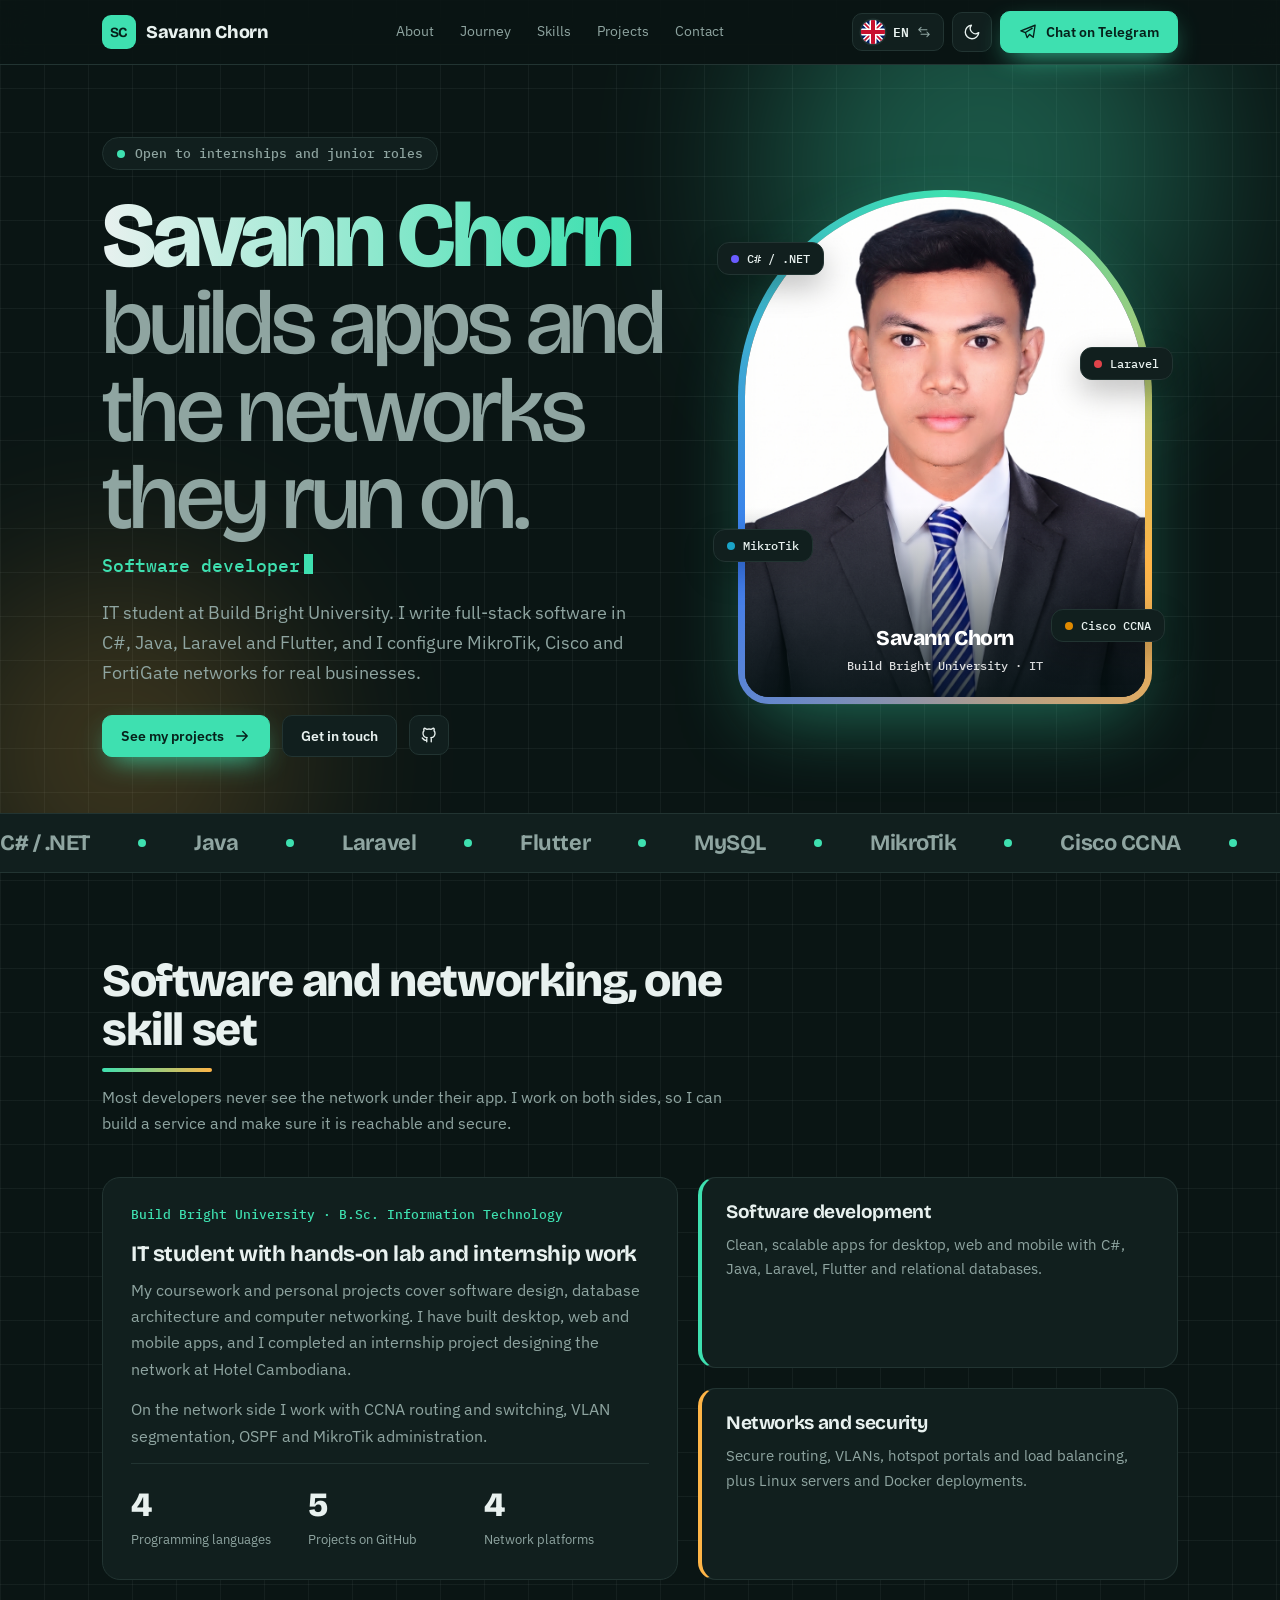
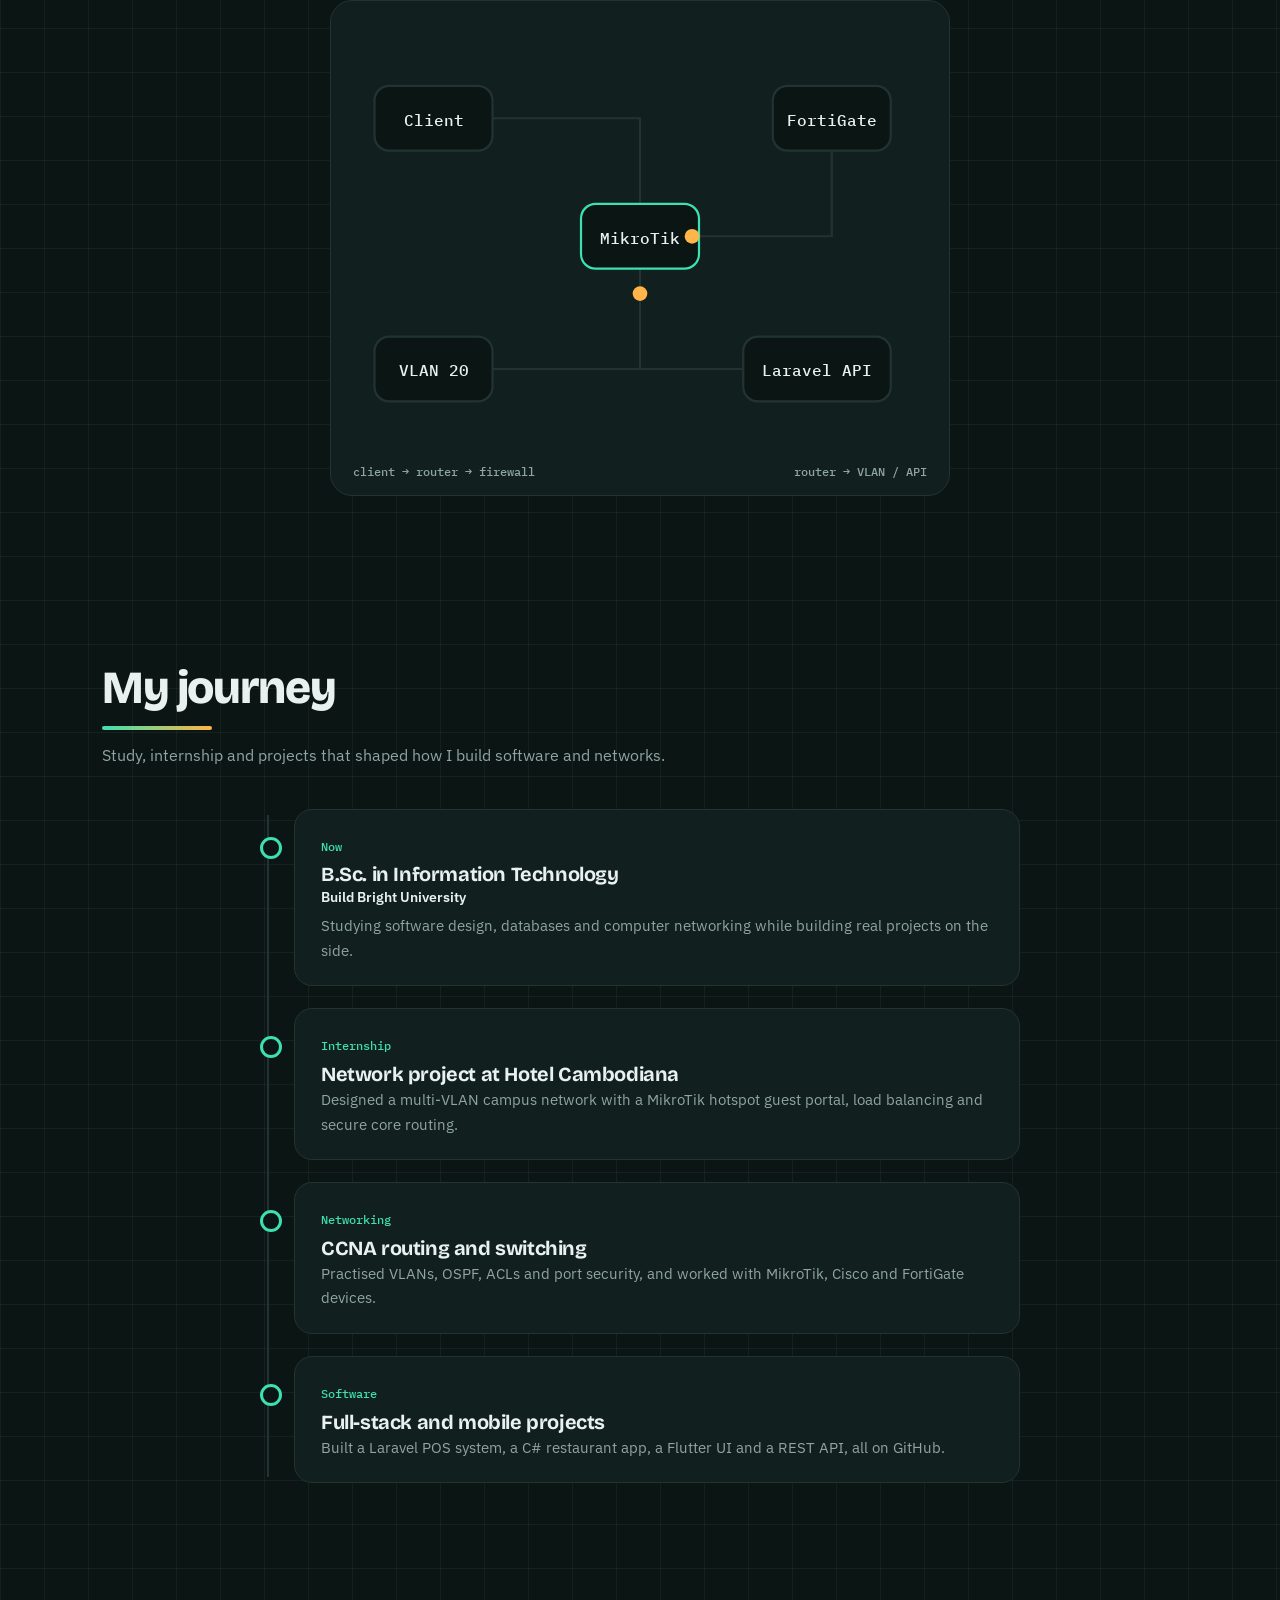
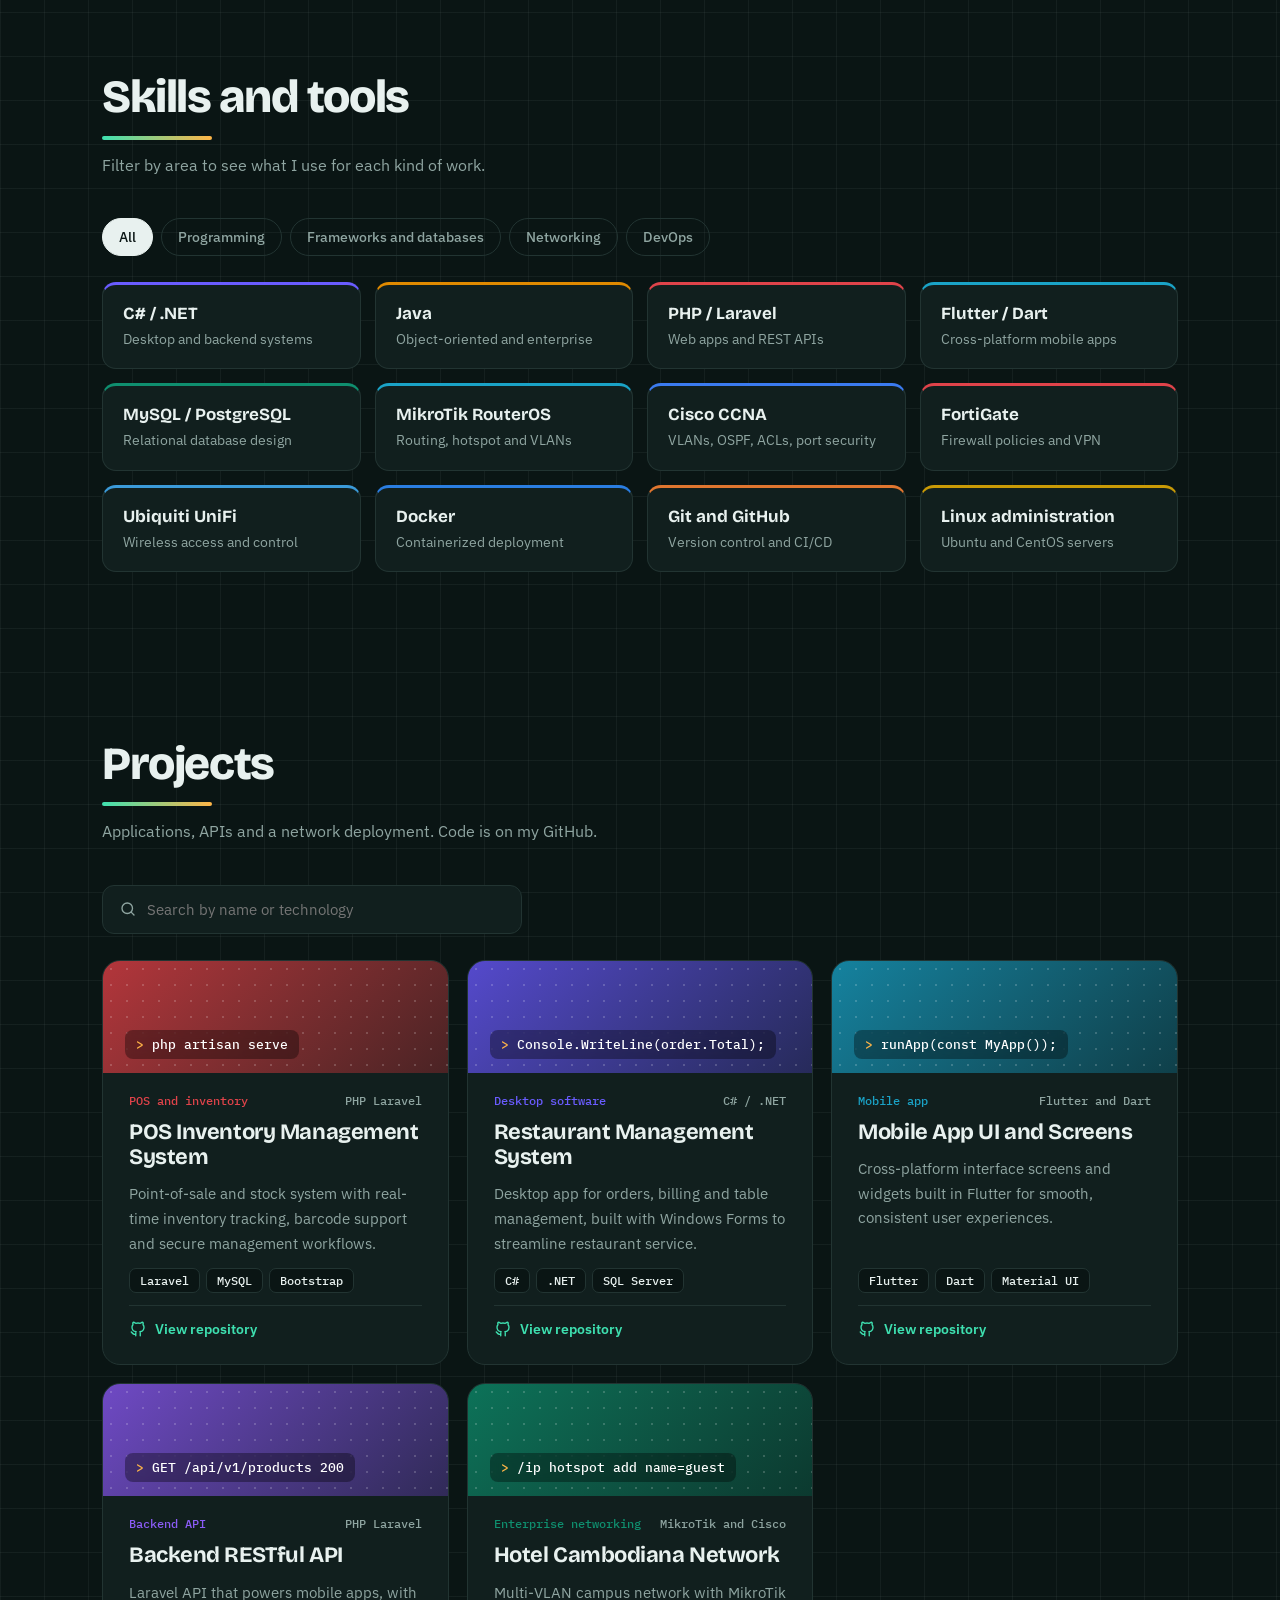
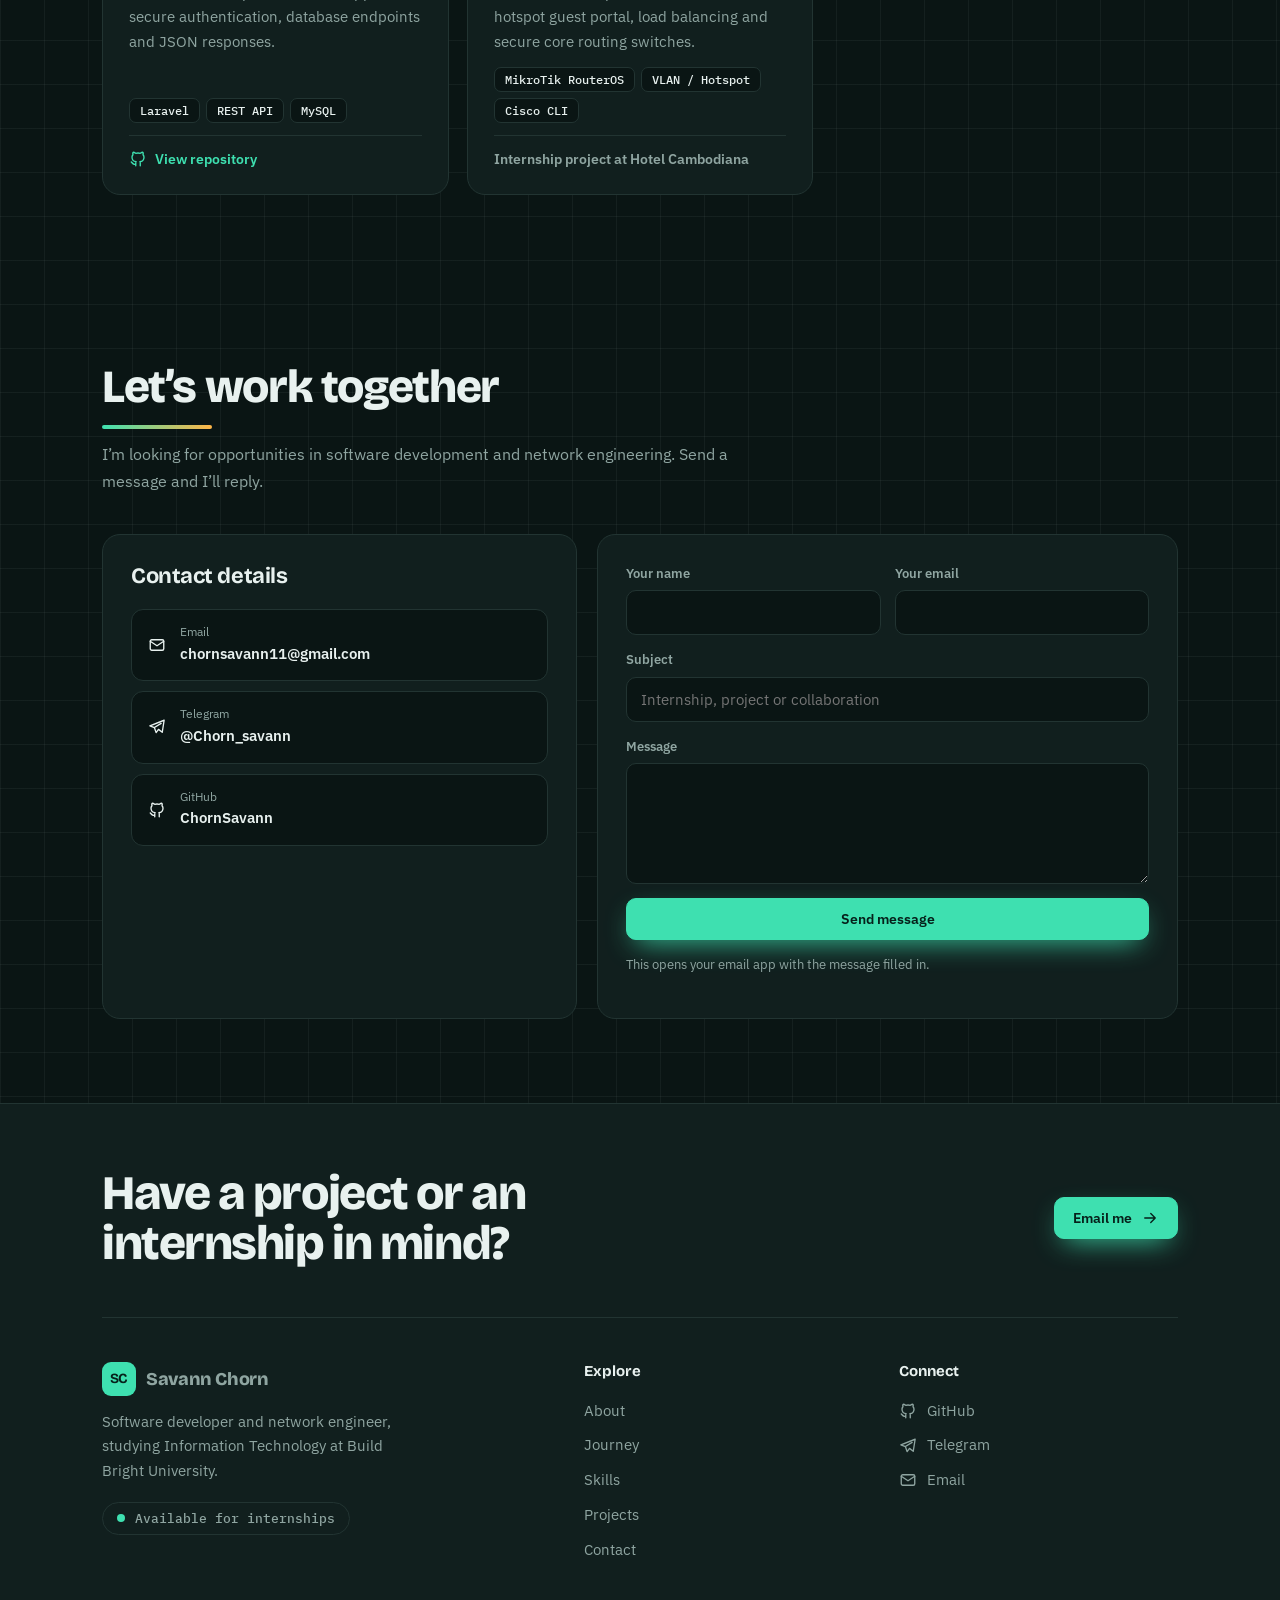
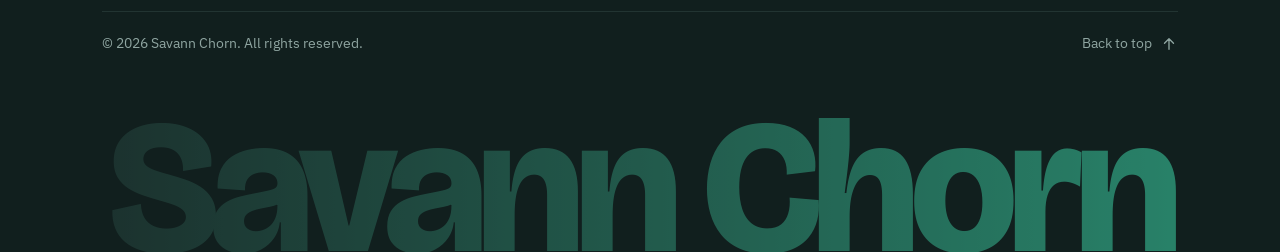
==== commit 4e0200fe: "Update Change language" ====
--- a/index.html
+++ b/index.html
@@ -10,7 +10,7 @@
     <link rel="preconnect" href="https://fonts.googleapis.com" />
     <link rel="preconnect" href="https://fonts.gstatic.com" crossorigin />
     <link
-      href="https://fonts.googleapis.com/css2?family=Bricolage+Grotesque:opsz,wght@12..96,500;12..96,700;12..96,800&family=IBM+Plex+Sans:wght@400;500;600&family=IBM+Plex+Mono:wght@400;500&display=swap"
+      href="https://fonts.googleapis.com/css2?family=Bricolage+Grotesque:opsz,wght@12..96,500;12..96,700;12..96,800&family=IBM+Plex+Sans:wght@400;500;600&family=IBM+Plex+Mono:wght@400;500&family=Noto+Sans+Khmer:wght@400;500;700&display=swap"
       rel="stylesheet"
     />
     <link rel="stylesheet" href="style.css" />
@@ -47,14 +47,51 @@
     </svg>
 
     <div class="prog" id="prog"></div>
+    <div id="intro" aria-hidden="true">
+      <div class="ib">
+        <b>SC</b><span class="bar"><i></i></span>
+      </div>
+    </div>
+
     <header>
       <div class="wrap">
         <a class="brand" href="#top-of-page"><b>SC</b>Savann Chorn</a>
         <nav>
-          <a href="#about">About</a><a href="#skills">Skills</a
-          ><a href="#projects">Projects</a><a href="#contact">Contact</a>
+          <a href="#about">About</a><a href="#journey">Journey</a
+          ><a href="#skills">Skills</a><a href="#projects">Projects</a
+          ><a href="#contact">Contact</a>
         </nav>
         <div class="tools">
+          <button
+            class="btn"
+            id="lang"
+            aria-label="Switch language to Khmer"
+            title="Switch language"
+          >
+            <span id="flag"
+              ><svg class="flg" viewBox="0 0 24 24" aria-hidden="true">
+                <rect width="24" height="24" fill="#012169" />
+                <path
+                  d="M0 0L24 24M24 0L0 24"
+                  stroke="#fff"
+                  stroke-width="4.5"
+                />
+                <path
+                  d="M0 0L24 24M24 0L0 24"
+                  stroke="#C8102E"
+                  stroke-width="1.6"
+                />
+                <path d="M12 0V24M0 12H24" stroke="#fff" stroke-width="7" />
+                <path
+                  d="M12 0V24M0 12H24"
+                  stroke="#C8102E"
+                  stroke-width="4"
+                /></svg></span
+            ><span id="lcode">EN</span
+            ><svg class="i sw" viewBox="0 0 24 24" aria-hidden="true">
+              <path d="M7 4 3 8l4 4M3 8h14M17 20l4-4-4-4M21 16H7" />
+            </svg>
+          </button>
           <button
             class="btn sq"
             id="theme"
@@ -111,7 +148,7 @@
             <div class="ring"></div>
             <div class="frame">
               <img
-                src="/images/savann.jpg"
+                src="images/savann.jpg"
                 alt="Portrait of Savann Chorn"
                 width="640"
                 height="822"
@@ -251,6 +288,62 @@
         </div>
       </section>
 
+      <section id="journey">
+        <div class="wrap">
+          <div class="sh rv">
+            <h2>My journey</h2>
+            <p>
+              Study, internship and projects that shaped how I build software
+              and networks.
+            </p>
+          </div>
+          <div class="tl" id="tl">
+            <i class="fill" id="tlf"></i>
+            <div class="ti rv">
+              <div class="card">
+                <span class="tag">Now</span>
+                <h3>B.Sc. in Information Technology</h3>
+                <b class="org">Build Bright University</b>
+                <p>
+                  Studying software design, databases and computer networking
+                  while building real projects on the side.
+                </p>
+              </div>
+            </div>
+            <div class="ti rv">
+              <div class="card">
+                <span class="tag">Internship</span>
+                <h3>Network project at Hotel Cambodiana</h3>
+                <p>
+                  Designed a multi-VLAN campus network with a MikroTik hotspot
+                  guest portal, load balancing and secure core routing.
+                </p>
+              </div>
+            </div>
+            <div class="ti rv">
+              <div class="card">
+                <span class="tag">Networking</span>
+                <h3>CCNA routing and switching</h3>
+                <p>
+                  Practised VLANs, OSPF, ACLs and port security, and worked with
+                  MikroTik, Cisco and FortiGate devices.
+                </p>
+              </div>
+            </div>
+            <div class="ti rv">
+              <div class="card">
+                <span class="tag">Software</span>
+                <h3>Full-stack and mobile projects</h3>
+                <p>
+                  Built a Laravel POS system, a C# restaurant app, a Flutter UI
+                  and a REST API, all on GitHub.
+                </p>
+              </div>
+            </div>
+          </div>
+        </div>
+      </section>
+
       <section id="skills">
         <div class="wrap">
           <div class="sh rv">
@@ -281,8 +374,7 @@
           <div class="sh rv">
             <h2>Projects</h2>
             <p>
-              Applications, APIs and a network deployment. Every repository is
-              on my GitHub.
+              Applications, APIs and a network deployment. Code is on my GitHub.
             </p>
           </div>
           <label class="search"
@@ -403,6 +495,7 @@
           <div>
             <h4>Explore</h4>
             <a class="l" href="#about">About</a
+            ><a class="l" href="#journey">Journey</a
             ><a class="l" href="#skills">Skills</a
             ><a class="l" href="#projects">Projects</a
             ><a class="l" href="#contact">Contact</a>
@@ -439,6 +532,13 @@
       <svg class="i"><use href="#up" /></svg>
     </button>
 
+    <div id="modal" class="modal" hidden>
+      <div class="mbg" data-close></div>
+      <div class="mbox" role="dialog" aria-modal="true" aria-labelledby="mt">
+        <button class="btn sq mx" data-close aria-label="Close">&times;</button>
+        <div id="mc"></div>
+      </div>
+    </div>
     <script src="script.js"></script>
   </body>
 </html>
--- a/style.css
+++ b/style.css
@@ -1,170 +1,1524 @@
-:root{--bg:#f3f1ec;--surface:#fff;--ink:#14201f;--mute:#5b6a68;--line:#d9dcd6;--sig:#0f8f6f;--sig-ink:#fff;--amber:#c97a06;--grid:rgba(20,32,31,.06);
---display:'Bricolage Grotesque','Segoe UI',sans-serif;--body:'IBM Plex Sans','Segoe UI',sans-serif;--mono:'IBM Plex Mono',ui-monospace,Menlo,monospace;
-box-sizing:border-box;padding-top:env(safe-area-inset-top,0px);padding-bottom:env(safe-area-inset-bottom,0px)}
-:root:not([data-theme="light"]){--bg:#0a1514;--surface:#111f1e;--ink:#e8f1ef;--mute:#8fa5a1;--line:#223432;--sig:#3ee0b0;--sig-ink:#06201a;--amber:#ffb547;--grid:rgba(232,241,239,.05)}
-:root[data-theme="dark"]{--bg:#0a1514;--surface:#111f1e;--ink:#e8f1ef;--mute:#8fa5a1;--line:#223432;--sig:#3ee0b0;--sig-ink:#06201a;--amber:#ffb547;--grid:rgba(232,241,239,.05)}
-html{scroll-behavior:smooth;scroll-padding-top:calc(72px + env(safe-area-inset-top,0px))}
-*{box-sizing:border-box}
-body{margin:0;background:var(--bg);color:var(--ink);font:400 16px/1.65 var(--body);overflow-x:hidden;
-background-image:linear-gradient(var(--grid) 1px,transparent 1px),linear-gradient(90deg,var(--grid) 1px,transparent 1px);background-size:44px 44px}
-a{color:inherit;text-decoration:none}
-:focus-visible{outline:2px solid var(--sig);outline-offset:3px;border-radius:6px}
-.wrap{max-width:1120px;margin:0 auto;padding:0 22px}
-svg.i{width:18px;height:18px;fill:none;stroke:currentColor;stroke-width:1.8;stroke-linecap:round;stroke-linejoin:round;flex:none}
+:root {
+    --bg: #f3f1ec;
+    --surface: #fff;
+    --ink: #14201f;
+    --mute: #5b6a68;
+    --line: #d9dcd6;
+    --sig: #0f8f6f;
+    --sig-ink: #fff;
+    --amber: #c97a06;
+    --grid: rgba(20, 32, 31, .06);
+    --display: 'Bricolage Grotesque', 'Segoe UI', sans-serif;
+    --body: 'IBM Plex Sans', 'Segoe UI', sans-serif;
+    --mono: 'IBM Plex Mono', ui-monospace, Menlo, monospace;
+    box-sizing: border-box;
+    padding-top: env(safe-area-inset-top, 0px);
+    padding-bottom: env(safe-area-inset-bottom, 0px)
+}
+
+:root:not([data-theme="light"]) {
+    --bg: #0a1514;
+    --surface: #111f1e;
+    --ink: #e8f1ef;
+    --mute: #8fa5a1;
+    --line: #223432;
+    --sig: #3ee0b0;
+    --sig-ink: #06201a;
+    --amber: #ffb547;
+    --grid: rgba(232, 241, 239, .05)
+}
+
+:root[data-theme="dark"] {
+    --bg: #0a1514;
+    --surface: #111f1e;
+    --ink: #e8f1ef;
+    --mute: #8fa5a1;
+    --line: #223432;
+    --sig: #3ee0b0;
+    --sig-ink: #06201a;
+    --amber: #ffb547;
+    --grid: rgba(232, 241, 239, .05)
+}
+
+html {
+    scroll-behavior: smooth;
+    scroll-padding-top: calc(72px + env(safe-area-inset-top, 0px))
+}
+
+* {
+    box-sizing: border-box
+}
+
+body {
+    margin: 0;
+    background: var(--bg);
+    color: var(--ink);
+    font: 400 16px/1.65 var(--body);
+    overflow-x: hidden;
+    background-image: linear-gradient(var(--grid) 1px, transparent 1px), linear-gradient(90deg, var(--grid) 1px, transparent 1px);
+    background-size: 44px 44px
+}
+
+a {
+    color: inherit;
+    text-decoration: none
+}
+
+:focus-visible {
+    outline: 2px solid var(--sig);
+    outline-offset: 3px;
+    border-radius: 6px
+}
+
+.wrap {
+    max-width: 1120px;
+    margin: 0 auto;
+    padding: 0 22px
+}
+
+svg.i {
+    width: 18px;
+    height: 18px;
+    fill: none;
+    stroke: currentColor;
+    stroke-width: 1.8;
+    stroke-linecap: round;
+    stroke-linejoin: round;
+    flex: none
+}
+
 /* nav */
-header{position:sticky;top:0;z-index:20;background:color-mix(in srgb,var(--bg) 82%,transparent);backdrop-filter:blur(14px);border-bottom:1px solid var(--line);padding-top:env(safe-area-inset-top,0px)}
-header .wrap{display:flex;align-items:center;justify-content:space-between;height:64px;gap:14px}
-.brand{font:800 18px var(--display);letter-spacing:-.02em;display:flex;align-items:center;gap:10px}
-.brand b{display:grid;place-items:center;width:34px;height:34px;border-radius:9px;background:var(--sig);color:var(--sig-ink);font-size:14px}
-nav{display:flex;gap:26px;font-size:14px;color:var(--mute)}
-nav a:hover{color:var(--ink)}
-.tools{display:flex;gap:8px;align-items:center}
-.btn{display:inline-flex;align-items:center;gap:9px;padding:11px 18px;border-radius:10px;font:600 14px var(--body);border:1px solid var(--line);background:var(--surface);color:var(--ink);cursor:pointer;transition:transform .15s,border-color .15s}
-.btn:hover{border-color:var(--sig);transform:translateY(-1px)}
-.btn.pri{background:var(--sig);color:var(--sig-ink);border-color:var(--sig)}
-.sq{width:40px;height:40px;padding:0;justify-content:center}
-@media(max-width:760px){nav{display:none}.hide-m{display:none}}
+header {
+    position: sticky;
+    top: 0;
+    z-index: 20;
+    background: color-mix(in srgb, var(--bg) 82%, transparent);
+    backdrop-filter: blur(14px);
+    border-bottom: 1px solid var(--line);
+    padding-top: env(safe-area-inset-top, 0px)
+}
+
+header .wrap {
+    display: flex;
+    align-items: center;
+    justify-content: space-between;
+    height: 64px;
+    gap: 14px
+}
+
+.brand {
+    font: 800 18px var(--display);
+    letter-spacing: -.02em;
+    display: flex;
+    align-items: center;
+    gap: 10px
+}
+
+.brand b {
+    display: grid;
+    place-items: center;
+    width: 34px;
+    height: 34px;
+    border-radius: 9px;
+    background: var(--sig);
+    color: var(--sig-ink);
+    font-size: 14px
+}
+
+nav {
+    display: flex;
+    gap: 26px;
+    font-size: 14px;
+    color: var(--mute)
+}
+
+nav a:hover {
+    color: var(--ink)
+}
+
+.tools {
+    display: flex;
+    gap: 8px;
+    align-items: center
+}
+
+.btn {
+    display: inline-flex;
+    align-items: center;
+    gap: 9px;
+    padding: 11px 18px;
+    border-radius: 10px;
+    font: 600 14px var(--body);
+    border: 1px solid var(--line);
+    background: var(--surface);
+    color: var(--ink);
+    cursor: pointer;
+    transition: transform .15s, border-color .15s
+}
+
+.btn:hover {
+    border-color: var(--sig);
+    transform: translateY(-1px)
+}
+
+.btn.pri {
+    background: var(--sig);
+    color: var(--sig-ink);
+    border-color: var(--sig)
+}
+
+.sq {
+    width: 40px;
+    height: 40px;
+    padding: 0;
+    justify-content: center
+}
+
+@media(max-width:760px) {
+    nav {
+        display: none
+    }
+
+    .hide-m {
+        display: none
+    }
+}
+
 /* hero */
-.hero{padding:72px 0 56px}
-.hero .wrap{display:grid;grid-template-columns:1.1fr .9fr;gap:40px;align-items:center}
-.status{display:inline-flex;align-items:center;gap:10px;font:500 13px var(--mono);color:var(--mute);border:1px solid var(--line);background:var(--surface);padding:7px 14px;border-radius:99px}
-.dot{width:8px;height:8px;border-radius:50%;background:var(--sig);box-shadow:0 0 0 0 var(--sig);animation:ping 2.2s infinite}
-@keyframes ping{70%{box-shadow:0 0 0 9px transparent}100%{box-shadow:0 0 0 0 transparent}}
-h1{font:800 clamp(44px,7.4vw,92px)/.95 var(--display);letter-spacing:-.04em;margin:22px 0 18px}
-h1 span{display:block;color:var(--mute);font-weight:500}
-.lead{max-width:50ch;color:var(--mute);font-size:18px;margin:0 0 28px}
-.cta{display:flex;flex-wrap:wrap;gap:12px}
-.topo{background:var(--surface);border:1px solid var(--line);border-radius:22px;padding:14px;position:relative}
-.topo svg{width:100%;height:auto;display:block}
-.topo .cap{font:500 12px var(--mono);color:var(--mute);display:flex;justify-content:space-between;padding:6px 8px 2px}
-.node rect{fill:var(--bg);stroke:var(--line);stroke-width:1.5}
-.node text{font:500 11px var(--mono);fill:var(--ink);text-anchor:middle}
-.node.hot rect{stroke:var(--sig)}
-.link{stroke:var(--line);stroke-width:1.5;fill:none}
-.pkt{fill:var(--amber)}
-@media(max-width:900px){.hero .wrap{grid-template-columns:1fr}}
+.hero {
+    padding: 72px 0 56px
+}
+
+.hero .wrap {
+    display: grid;
+    grid-template-columns: 1.1fr .9fr;
+    gap: 40px;
+    align-items: center
+}
+
+.status {
+    display: inline-flex;
+    align-items: center;
+    gap: 10px;
+    font: 500 13px var(--mono);
+    color: var(--mute);
+    border: 1px solid var(--line);
+    background: var(--surface);
+    padding: 7px 14px;
+    border-radius: 99px
+}
+
+.dot {
+    width: 8px;
+    height: 8px;
+    border-radius: 50%;
+    background: var(--sig);
+    box-shadow: 0 0 0 0 var(--sig);
+    animation: ping 2.2s infinite
+}
+
+@keyframes ping {
+    70% {
+        box-shadow: 0 0 0 9px transparent
+    }
+
+    100% {
+        box-shadow: 0 0 0 0 transparent
+    }
+}
+
+h1 {
+    font: 800 clamp(44px, 7.4vw, 92px)/.95 var(--display);
+    letter-spacing: -.04em;
+    margin: 22px 0 18px
+}
+
+h1 span {
+    display: block;
+    color: var(--mute);
+    font-weight: 500
+}
+
+.lead {
+    max-width: 50ch;
+    color: var(--mute);
+    font-size: 18px;
+    margin: 0 0 28px
+}
+
+.cta {
+    display: flex;
+    flex-wrap: wrap;
+    gap: 12px
+}
+
+.topo {
+    background: var(--surface);
+    border: 1px solid var(--line);
+    border-radius: 22px;
+    padding: 14px;
+    position: relative
+}
+
+.topo svg {
+    width: 100%;
+    height: auto;
+    display: block
+}
+
+.topo .cap {
+    font: 500 12px var(--mono);
+    color: var(--mute);
+    display: flex;
+    justify-content: space-between;
+    padding: 6px 8px 2px
+}
+
+.node rect {
+    fill: var(--bg);
+    stroke: var(--line);
+    stroke-width: 1.5
+}
+
+.node text {
+    font: 500 11px var(--mono);
+    fill: var(--ink);
+    text-anchor: middle
+}
+
+.node.hot rect {
+    stroke: var(--sig)
+}
+
+.link {
+    stroke: var(--line);
+    stroke-width: 1.5;
+    fill: none
+}
+
+.pkt {
+    fill: var(--amber)
+}
+
+@media(max-width:900px) {
+    .hero .wrap {
+        grid-template-columns: 1fr
+    }
+}
+
 /* sections */
-section{padding:84px 0}
-.sh{max-width:640px;margin-bottom:40px}
-.sh h2{font:800 clamp(30px,4.4vw,46px)/1.05 var(--display);letter-spacing:-.03em;margin:0 0 12px}
-.sh p{margin:0;color:var(--mute)}
-.about{display:grid;grid-template-columns:1.2fr 1fr;gap:20px}
-.card{background:var(--surface);border:1px solid var(--line);border-radius:18px;padding:28px}
-.card h3{font:700 22px var(--display);letter-spacing:-.02em;margin:0 0 10px}
-.card p{color:var(--mute);margin:0 0 14px}
-.edu{display:flex;align-items:center;gap:12px;margin-bottom:18px;font:500 13px var(--mono);color:var(--sig)}
-.stats{display:grid;grid-template-columns:repeat(3,1fr);gap:12px;border-top:1px solid var(--line);padding-top:20px;margin-top:8px}
-.stats b{display:block;font:800 34px var(--display);letter-spacing:-.03em}
-.stats small{color:var(--mute);font-size:13px}
-.tracks{display:grid;gap:20px}
-.tracks .card{padding:22px 24px}
-.tracks .card:first-child{border-left:4px solid var(--sig)}
-.tracks .card:last-child{border-left:4px solid var(--amber)}
-.tracks h3{font-size:19px}
-.tracks p{margin:0;font-size:15px}
-@media(max-width:860px){.about{grid-template-columns:1fr}}
+section {
+    padding: 84px 0
+}
+
+.sh {
+    max-width: 640px;
+    margin-bottom: 40px
+}
+
+.sh h2 {
+    font: 800 clamp(30px, 4.4vw, 46px)/1.05 var(--display);
+    letter-spacing: -.03em;
+    margin: 0 0 12px
+}
+
+.sh p {
+    margin: 0;
+    color: var(--mute)
+}
+
+.about {
+    display: grid;
+    grid-template-columns: 1.2fr 1fr;
+    gap: 20px
+}
+
+.card {
+    background: var(--surface);
+    border: 1px solid var(--line);
+    border-radius: 18px;
+    padding: 28px
+}
+
+.card h3 {
+    font: 700 22px var(--display);
+    letter-spacing: -.02em;
+    margin: 0 0 10px
+}
+
+.card p {
+    color: var(--mute);
+    margin: 0 0 14px
+}
+
+.edu {
+    display: flex;
+    align-items: center;
+    gap: 12px;
+    margin-bottom: 18px;
+    font: 500 13px var(--mono);
+    color: var(--sig)
+}
+
+.stats {
+    display: grid;
+    grid-template-columns: repeat(3, 1fr);
+    gap: 12px;
+    border-top: 1px solid var(--line);
+    padding-top: 20px;
+    margin-top: 8px
+}
+
+.stats b {
+    display: block;
+    font: 800 34px var(--display);
+    letter-spacing: -.03em
+}
+
+.stats small {
+    color: var(--mute);
+    font-size: 13px
+}
+
+.tracks {
+    display: grid;
+    gap: 20px
+}
+
+.tracks .card {
+    padding: 22px 24px
+}
+
+.tracks .card:first-child {
+    border-left: 4px solid var(--sig)
+}
+
+.tracks .card:last-child {
+    border-left: 4px solid var(--amber)
+}
+
+.tracks h3 {
+    font-size: 19px
+}
+
+.tracks p {
+    margin: 0;
+    font-size: 15px
+}
+
+@media(max-width:860px) {
+    .about {
+        grid-template-columns: 1fr
+    }
+}
+
 /* skills */
-.tabs{display:flex;flex-wrap:wrap;gap:8px;margin-bottom:26px}
-.tab{padding:9px 16px;border-radius:99px;border:1px solid var(--line);background:transparent;color:var(--mute);font:500 14px var(--body);cursor:pointer}
-.tab[aria-pressed="true"]{background:var(--ink);color:var(--bg);border-color:var(--ink)}
-.skills{display:grid;grid-template-columns:repeat(auto-fill,minmax(230px,1fr));gap:14px}
-.sk{background:var(--surface);border:1px solid var(--line);border-radius:14px;padding:18px 20px;display:flex;flex-direction:column;gap:4px;border-top:3px solid var(--c)}
-.sk b{font:700 17px var(--display)}
-.sk span{font-size:13.5px;color:var(--mute)}
-.sk[hidden]{display:none}
+.tabs {
+    display: flex;
+    flex-wrap: wrap;
+    gap: 8px;
+    margin-bottom: 26px
+}
+
+.tab {
+    padding: 9px 16px;
+    border-radius: 99px;
+    border: 1px solid var(--line);
+    background: transparent;
+    color: var(--mute);
+    font: 500 14px var(--body);
+    cursor: pointer
+}
+
+.tab[aria-pressed="true"] {
+    background: var(--ink);
+    color: var(--bg);
+    border-color: var(--ink)
+}
+
+.skills {
+    display: grid;
+    grid-template-columns: repeat(auto-fill, minmax(230px, 1fr));
+    gap: 14px
+}
+
+.sk {
+    background: var(--surface);
+    border: 1px solid var(--line);
+    border-radius: 14px;
+    padding: 18px 20px;
+    display: flex;
+    flex-direction: column;
+    gap: 4px;
+    border-top: 3px solid var(--c)
+}
+
+.sk b {
+    font: 700 17px var(--display)
+}
+
+.sk span {
+    font-size: 13.5px;
+    color: var(--mute)
+}
+
+.sk[hidden] {
+    display: none
+}
+
 /* projects */
-.search{display:flex;align-items:center;gap:10px;max-width:420px;border:1px solid var(--line);background:var(--surface);padding:0 16px;border-radius:12px;margin-bottom:26px;color:var(--mute)}
-.search input{flex:1;background:none;border:0;color:var(--ink);font:400 15px var(--body);padding:14px 0;outline:none}
-.search:focus-within{border-color:var(--sig)}
-.pgrid{display:grid;grid-template-columns:repeat(auto-fill,minmax(320px,1fr));gap:18px}
-.proj{background:var(--surface);border:1px solid var(--line);border-radius:18px;padding:26px;display:flex;flex-direction:column;gap:12px;transition:border-color .2s,transform .2s}
-.proj:hover{border-color:var(--sig);transform:translateY(-3px)}
-.proj .top{display:flex;justify-content:space-between;font:500 12px var(--mono);color:var(--mute)}
-.proj .kind{color:var(--c)}
-.proj h3{font:700 22px/1.15 var(--display);letter-spacing:-.02em;margin:0}
-.proj p{margin:0;color:var(--mute);font-size:15px;flex:1}
-.tags{display:flex;flex-wrap:wrap;gap:6px}
-.tags i{font:500 12px var(--mono);font-style:normal;padding:4px 10px;border-radius:7px;background:var(--bg);border:1px solid var(--line)}
-.proj .ft{border-top:1px solid var(--line);padding-top:14px;font:600 14px var(--body);color:var(--sig);display:flex;align-items:center;gap:8px}
-.empty{display:none;color:var(--mute);padding:20px 0}
+.search {
+    display: flex;
+    align-items: center;
+    gap: 10px;
+    max-width: 420px;
+    border: 1px solid var(--line);
+    background: var(--surface);
+    padding: 0 16px;
+    border-radius: 12px;
+    margin-bottom: 26px;
+    color: var(--mute)
+}
+
+.search input {
+    flex: 1;
+    background: none;
+    border: 0;
+    color: var(--ink);
+    font: 400 15px var(--body);
+    padding: 14px 0;
+    outline: none
+}
+
+.search:focus-within {
+    border-color: var(--sig)
+}
+
+.pgrid {
+    display: grid;
+    grid-template-columns: repeat(auto-fill, minmax(320px, 1fr));
+    gap: 18px
+}
+
+.proj {
+    background: var(--surface);
+    border: 1px solid var(--line);
+    border-radius: 18px;
+    padding: 26px;
+    display: flex;
+    flex-direction: column;
+    gap: 12px;
+    transition: border-color .2s, transform .2s
+}
+
+.proj:hover {
+    border-color: var(--sig);
+    transform: translateY(-3px)
+}
+
+.proj .top {
+    display: flex;
+    justify-content: space-between;
+    font: 500 12px var(--mono);
+    color: var(--mute)
+}
+
+.proj .kind {
+    color: var(--c)
+}
+
+.proj h3 {
+    font: 700 22px/1.15 var(--display);
+    letter-spacing: -.02em;
+    margin: 0
+}
+
+.proj p {
+    margin: 0;
+    color: var(--mute);
+    font-size: 15px;
+    flex: 1
+}
+
+.tags {
+    display: flex;
+    flex-wrap: wrap;
+    gap: 6px
+}
+
+.tags i {
+    font: 500 12px var(--mono);
+    font-style: normal;
+    padding: 4px 10px;
+    border-radius: 7px;
+    background: var(--bg);
+    border: 1px solid var(--line)
+}
+
+.proj .ft {
+    border-top: 1px solid var(--line);
+    padding-top: 14px;
+    font: 600 14px var(--body);
+    color: var(--sig);
+    display: flex;
+    align-items: center;
+    gap: 8px
+}
+
+.empty {
+    display: none;
+    color: var(--mute);
+    padding: 20px 0
+}
+
 /* contact */
-.contact{display:grid;grid-template-columns:.9fr 1.1fr;gap:20px}
-.rows{display:grid;gap:10px;margin-top:20px}
-.row{display:flex;align-items:center;gap:14px;padding:14px 16px;border:1px solid var(--line);border-radius:12px;background:var(--bg)}
-.row:hover{border-color:var(--sig)}
-.row small{display:block;color:var(--mute);font-size:12px;line-height:1.3}
-.row b{font-weight:600;font-size:15px}
-form{display:grid;gap:14px}
-.two{display:grid;grid-template-columns:1fr 1fr;gap:14px}
-label{display:grid;gap:6px;font-size:13px;font-weight:600;color:var(--mute)}
-input.f,textarea{font:400 15px var(--body);color:var(--ink);background:var(--bg);border:1px solid var(--line);border-radius:10px;padding:12px 14px;width:100%;outline:none;resize:vertical}
-input.f:focus,textarea:focus{border-color:var(--sig)}
-.note{font-size:13px;color:var(--mute);margin:0}
-@media(max-width:860px){.contact{grid-template-columns:1fr}.two{grid-template-columns:1fr}}
-footer{border-top:1px solid var(--line);background:var(--surface);padding:64px 0 0;color:var(--mute);font-size:15px;position:relative;overflow:hidden}
-.fcta{display:flex;flex-wrap:wrap;align-items:center;justify-content:space-between;gap:24px;padding-bottom:48px;border-bottom:1px solid var(--line)}
-.fcta h2{font:800 clamp(28px,4.6vw,48px)/1.05 var(--display);letter-spacing:-.03em;color:var(--ink);margin:0;max-width:18ch}
-.fcols{display:grid;grid-template-columns:1.6fr 1fr 1fr;gap:36px;padding:44px 0}
-.fcols p{max-width:34ch;margin:14px 0 18px}
-.fcols h4{font:700 15px var(--display);color:var(--ink);margin:0 0 14px}
-.fcols .l{display:flex;align-items:center;gap:10px;padding:5px 0;transition:color .2s,transform .2s}
-.fcols .l:hover{color:var(--sig);transform:translateX(4px)}
-.fbar{display:flex;flex-wrap:wrap;justify-content:space-between;gap:10px;padding:20px 0;border-top:1px solid var(--line);font-size:14px}
-.fbar a{display:flex;align-items:center;gap:8px}.fbar a:hover{color:var(--sig)}
-.fmark{font:800 clamp(56px,15vw,190px)/.8 var(--display);letter-spacing:-.05em;text-align:center;white-space:nowrap;margin-top:6px;padding-bottom:.1em;background:linear-gradient(90deg,var(--line),var(--sig),var(--amber),var(--line));background-size:300% 100%;-webkit-background-clip:text;background-clip:text;color:transparent;opacity:.55;animation:shine 9s linear infinite;user-select:none;transform:translateY(18%)}
-@media(max-width:760px){.fcols{grid-template-columns:1fr 1fr}.fcols>div:first-child{grid-column:1/-1}}
-#top{position:fixed;right:20px;bottom:calc(20px + env(safe-area-inset-bottom,0px));opacity:0;pointer-events:none;transition:opacity .25s}
-#top.on{opacity:1;pointer-events:auto}
-.rv{opacity:0;transform:translateY(14px);transition:opacity .6s,transform .6s}
-.rv.in{opacity:1;transform:none}
-@media(prefers-reduced-motion:reduce){*{animation:none!important;transition:none!important}.rv{opacity:1;transform:none}html{scroll-behavior:auto}}
-
-@property --a{syntax:'<angle>';inherits:false;initial-value:0deg}
-.prog{position:fixed;top:0;left:0;height:3px;width:0;background:linear-gradient(90deg,var(--sig),var(--amber));z-index:50}
-.hero{position:relative;overflow:hidden}
-.aur{position:absolute;inset:0;pointer-events:none;z-index:-1}
-.aur i{position:absolute;border-radius:50%;filter:blur(90px);opacity:.32;animation:drift 16s ease-in-out infinite alternate}
-.aur i:nth-child(1){width:440px;height:440px;background:var(--sig);top:-120px;right:6%}
-.aur i:nth-child(2){width:360px;height:360px;background:var(--amber);bottom:-120px;left:-60px;opacity:.2;animation-delay:-7s}
-@keyframes drift{to{transform:translate(70px,50px) scale(1.2)}}
-h1 .nm{font-weight:800;background:linear-gradient(90deg,var(--ink) 0%,var(--sig) 30%,var(--amber) 55%,var(--ink) 80%);background-size:300% 100%;-webkit-background-clip:text;background-clip:text;color:transparent;animation:shine 7s linear infinite}
-@keyframes shine{to{background-position:-300% 0}}
-h1{margin-bottom:12px}
-.role{font:500 18px var(--mono);color:var(--sig);min-height:1.7em;margin:0 0 14px}
-.role::after{content:"";display:inline-block;width:9px;height:1.1em;background:var(--sig);margin-left:4px;vertical-align:-.15em;animation:blink 1s steps(1) infinite}
-@keyframes blink{50%{opacity:0}}
-.photo{position:relative;width:min(100%,400px);margin:0 auto;aspect-ratio:4/5;perspective:900px}
-.ring{position:absolute;inset:-7px;border-radius:206px 206px 31px 31px;background:conic-gradient(from var(--a),var(--sig),var(--amber),#3b7bf0,var(--sig));animation:rot 6s linear infinite;box-shadow:0 30px 80px -20px color-mix(in srgb,var(--sig) 45%,transparent)}
-@keyframes rot{to{--a:360deg}}
-.frame{position:absolute;inset:0;border-radius:200px 200px 24px 24px;overflow:hidden;background:radial-gradient(110% 70% at 50% 0%,color-mix(in srgb,var(--sig) 50%,transparent),transparent 62%),linear-gradient(180deg,#0f2e2b,#061311);transition:transform .2s ease-out;animation:enter 1.1s cubic-bezier(.2,.8,.2,1) both}
-@keyframes enter{from{opacity:0;transform:translateY(30px) scale(.94)}}
-.frame img{position:relative;z-index:1;width:100%;height:100%;object-fit:cover;object-position:center bottom;display:block}
-.frame::before{content:"</>";position:absolute;top:9%;left:0;right:0;text-align:center;font:800 170px/1 var(--display);color:transparent;-webkit-text-stroke:1.5px color-mix(in srgb,var(--sig) 50%,transparent);opacity:.7;animation:float 7s ease-in-out infinite}
-.frame::after{content:"";position:absolute;z-index:1;inset:0;background:linear-gradient(to top,rgba(5,18,20,.82),transparent 38%)}
-.cap2{position:absolute;z-index:3;left:0;right:0;bottom:0;z-index:2;padding:20px 22px;color:#fff;text-align:center}
-.cap2 b{display:block;font:800 21px var(--display);letter-spacing:-.02em}
-.cap2 span{font:500 12px var(--mono);opacity:.85}
-.chip{position:absolute;z-index:3;background:var(--surface);border:1px solid var(--line);border-radius:12px;padding:8px 13px;font:500 12px var(--mono);display:flex;align-items:center;gap:8px;box-shadow:0 12px 30px rgba(0,0,0,.25);animation:float 5s ease-in-out infinite}
-.chip .d{width:8px;height:8px;border-radius:50%}
-@keyframes float{50%{transform:translateY(-12px)}}
-.mq{border-block:1px solid var(--line);background:var(--surface);overflow:hidden;padding:16px 0}
-.mq div{display:flex;width:max-content;animation:mq 30s linear infinite}
-.mq:hover div{animation-play-state:paused}
-.mq span{display:flex;align-items:center;gap:48px;padding-right:48px;font:700 22px var(--display);letter-spacing:-.02em;color:var(--mute);white-space:nowrap}
-.mq span::after{content:"";width:8px;height:8px;border-radius:50%;background:var(--sig)}
-@keyframes mq{to{transform:translateX(-50%)}}
-.topo{max-width:620px;margin:20px auto 0}
-.spot{position:relative;overflow:hidden}
-.spot::before{content:"";position:absolute;inset:0;background:radial-gradient(260px circle at var(--mx,50%) var(--my,50%),color-mix(in srgb,var(--sig) 20%,transparent),transparent 70%);opacity:0;transition:opacity .25s;pointer-events:none}
-.spot:hover::before{opacity:1}
-.pgrid .rv:nth-child(2){transition-delay:.1s}.pgrid .rv:nth-child(3){transition-delay:.2s}.pgrid .rv:nth-child(4){transition-delay:.1s}.pgrid .rv:nth-child(5){transition-delay:.2s}
-@media(max-width:900px){.photo{width:min(100%,340px)}.hero{padding-top:48px}}
-
-.btn.pri{box-shadow:0 10px 28px -10px var(--sig)}
-.sh h2::after{content:"";display:block;width:0;height:4px;border-radius:4px;margin-top:14px;background:linear-gradient(90deg,var(--sig),var(--amber));transition:width .9s .2s cubic-bezier(.2,.8,.2,1)}
-.sh.in h2::after{width:110px}
-.cov{height:112px;margin:-26px -26px 8px;padding:14px 22px;display:flex;align-items:flex-end;position:relative;overflow:hidden;background:linear-gradient(135deg,color-mix(in srgb,var(--c) 80%,#000),color-mix(in srgb,var(--c) 30%,#0a1514))}
-.cov::before{content:"";position:absolute;inset:0;background-image:radial-gradient(rgba(255,255,255,.18) 1.2px,transparent 1.4px);background-size:16px 16px;transition:transform .6s}
-.proj:hover .cov::before{transform:translate(8px,8px)}
-.cov code{position:relative;font:500 13px var(--mono);color:#fff;background:rgba(0,0,0,.35);padding:6px 11px;border-radius:8px;backdrop-filter:blur(4px)}
-.cov code::before{content:"> ";color:var(--amber)}+.contact {
+    display: grid;
+    grid-template-columns: .9fr 1.1fr;
+    gap: 20px
+}
+
+.rows {
+    display: grid;
+    gap: 10px;
+    margin-top: 20px
+}
+
+.row {
+    display: flex;
+    align-items: center;
+    gap: 14px;
+    padding: 14px 16px;
+    border: 1px solid var(--line);
+    border-radius: 12px;
+    background: var(--bg)
+}
+
+.row:hover {
+    border-color: var(--sig)
+}
+
+.row small {
+    display: block;
+    color: var(--mute);
+    font-size: 12px;
+    line-height: 1.3
+}
+
+.row b {
+    font-weight: 600;
+    font-size: 15px
+}
+
+form {
+    display: grid;
+    gap: 14px
+}
+
+.two {
+    display: grid;
+    grid-template-columns: 1fr 1fr;
+    gap: 14px
+}
+
+label {
+    display: grid;
+    gap: 6px;
+    font-size: 13px;
+    font-weight: 600;
+    color: var(--mute)
+}
+
+input.f,
+textarea {
+    font: 400 15px var(--body);
+    color: var(--ink);
+    background: var(--bg);
+    border: 1px solid var(--line);
+    border-radius: 10px;
+    padding: 12px 14px;
+    width: 100%;
+    outline: none;
+    resize: vertical
+}
+
+input.f:focus,
+textarea:focus {
+    border-color: var(--sig)
+}
+
+.note {
+    font-size: 13px;
+    color: var(--mute);
+    margin: 0
+}
+
+@media(max-width:860px) {
+    .contact {
+        grid-template-columns: 1fr
+    }
+
+    .two {
+        grid-template-columns: 1fr
+    }
+}
+
+footer {
+    border-top: 1px solid var(--line);
+    background: var(--surface);
+    padding: 64px 0 0;
+    color: var(--mute);
+    font-size: 15px;
+    position: relative;
+    overflow: hidden
+}
+
+.fcta {
+    display: flex;
+    flex-wrap: wrap;
+    align-items: center;
+    justify-content: space-between;
+    gap: 24px;
+    padding-bottom: 48px;
+    border-bottom: 1px solid var(--line)
+}
+
+.fcta h2 {
+    font: 800 clamp(28px, 4.6vw, 48px)/1.05 var(--display);
+    letter-spacing: -.03em;
+    color: var(--ink);
+    margin: 0;
+    max-width: 18ch
+}
+
+.fcols {
+    display: grid;
+    grid-template-columns: 1.6fr 1fr 1fr;
+    gap: 36px;
+    padding: 44px 0
+}
+
+.fcols p {
+    max-width: 34ch;
+    margin: 14px 0 18px
+}
+
+.fcols h4 {
+    font: 700 15px var(--display);
+    color: var(--ink);
+    margin: 0 0 14px
+}
+
+.fcols .l {
+    display: flex;
+    align-items: center;
+    gap: 10px;
+    padding: 5px 0;
+    transition: color .2s, transform .2s
+}
+
+.fcols .l:hover {
+    color: var(--sig);
+    transform: translateX(4px)
+}
+
+.fbar {
+    display: flex;
+    flex-wrap: wrap;
+    justify-content: space-between;
+    gap: 10px;
+    padding: 20px 0;
+    border-top: 1px solid var(--line);
+    font-size: 14px
+}
+
+.fbar a {
+    display: flex;
+    align-items: center;
+    gap: 8px
+}
+
+.fbar a:hover {
+    color: var(--sig)
+}
+
+.fmark {
+    font: 800 clamp(56px, 15vw, 190px)/.8 var(--display);
+    letter-spacing: -.05em;
+    text-align: center;
+    white-space: nowrap;
+    margin-top: 6px;
+    padding-bottom: .1em;
+    background: linear-gradient(90deg, var(--line), var(--sig), var(--amber), var(--line));
+    background-size: 300% 100%;
+    -webkit-background-clip: text;
+    background-clip: text;
+    color: transparent;
+    opacity: .55;
+    animation: shine 9s linear infinite;
+    user-select: none;
+    transform: translateY(18%)
+}
+
+@media(max-width:760px) {
+    .fcols {
+        grid-template-columns: 1fr 1fr
+    }
+
+    .fcols>div:first-child {
+        grid-column: 1/-1
+    }
+}
+
+#top {
+    position: fixed;
+    right: 20px;
+    bottom: calc(20px + env(safe-area-inset-bottom, 0px));
+    opacity: 0;
+    pointer-events: none;
+    transition: opacity .25s
+}
+
+#top.on {
+    opacity: 1;
+    pointer-events: auto
+}
+
+.rv {
+    opacity: 0;
+    transform: translateY(14px);
+    transition: opacity .6s, transform .6s
+}
+
+.rv.in {
+    opacity: 1;
+    transform: none
+}
+
+@media(prefers-reduced-motion:reduce) {
+    * {
+        animation: none !important;
+        transition: none !important
+    }
+
+    .rv {
+        opacity: 1;
+        transform: none
+    }
+
+    html {
+        scroll-behavior: auto
+    }
+}
+
+@property --a {
+    syntax: '<angle>';
+    inherits: false;
+    initial-value: 0deg
+}
+
+.prog {
+    position: fixed;
+    top: 0;
+    left: 0;
+    height: 3px;
+    width: 0;
+    background: linear-gradient(90deg, var(--sig), var(--amber));
+    z-index: 50
+}
+
+.hero {
+    position: relative;
+    overflow: hidden
+}
+
+.aur {
+    position: absolute;
+    inset: 0;
+    pointer-events: none;
+    z-index: -1
+}
+
+.aur i {
+    position: absolute;
+    border-radius: 50%;
+    filter: blur(90px);
+    opacity: .32;
+    animation: drift 16s ease-in-out infinite alternate
+}
+
+.aur i:nth-child(1) {
+    width: 440px;
+    height: 440px;
+    background: var(--sig);
+    top: -120px;
+    right: 6%
+}
+
+.aur i:nth-child(2) {
+    width: 360px;
+    height: 360px;
+    background: var(--amber);
+    bottom: -120px;
+    left: -60px;
+    opacity: .2;
+    animation-delay: -7s
+}
+
+@keyframes drift {
+    to {
+        transform: translate(70px, 50px) scale(1.2)
+    }
+}
+
+h1 .nm {
+    font-weight: 800;
+    background: linear-gradient(90deg, var(--ink) 0%, var(--sig) 30%, var(--amber) 55%, var(--ink) 80%);
+    background-size: 300% 100%;
+    -webkit-background-clip: text;
+    background-clip: text;
+    color: transparent;
+    animation: shine 7s linear infinite
+}
+
+@keyframes shine {
+    to {
+        background-position: -300% 0
+    }
+}
+
+h1 {
+    margin-bottom: 12px
+}
+
+.role {
+    font: 500 18px var(--mono);
+    color: var(--sig);
+    min-height: 1.7em;
+    margin: 0 0 14px
+}
+
+.role::after {
+    content: "";
+    display: inline-block;
+    width: 9px;
+    height: 1.1em;
+    background: var(--sig);
+    margin-left: 4px;
+    vertical-align: -.15em;
+    animation: blink 1s steps(1) infinite
+}
+
+@keyframes blink {
+    50% {
+        opacity: 0
+    }
+}
+
+.photo {
+    position: relative;
+    width: min(100%, 400px);
+    margin: 0 auto;
+    aspect-ratio: 4/5;
+    perspective: 900px
+}
+
+.ring {
+    position: absolute;
+    inset: -7px;
+    border-radius: 206px 206px 31px 31px;
+    background: conic-gradient(from var(--a), var(--sig), var(--amber), #3b7bf0, var(--sig));
+    animation: rot 6s linear infinite;
+    box-shadow: 0 30px 80px -20px color-mix(in srgb, var(--sig) 45%, transparent)
+}
+
+@keyframes rot {
+    to {
+        --a: 360deg
+    }
+}
+
+.frame {
+    position: absolute;
+    inset: 0;
+    border-radius: 200px 200px 24px 24px;
+    overflow: hidden;
+    background: radial-gradient(110% 70% at 50% 0%, color-mix(in srgb, var(--sig) 50%, transparent), transparent 62%), linear-gradient(180deg, #0f2e2b, #061311);
+    transition: transform .2s ease-out;
+    animation: enter 1.1s cubic-bezier(.2, .8, .2, 1) both
+}
+
+@keyframes enter {
+    from {
+        opacity: 0;
+        transform: translateY(30px) scale(.94)
+    }
+}
+
+.frame img {
+    position: relative;
+    z-index: 1;
+    width: 100%;
+    height: 100%;
+    object-fit: cover;
+    object-position: center bottom;
+    display: block
+}
+
+.frame::before {
+    content: "</>";
+    position: absolute;
+    top: 9%;
+    left: 0;
+    right: 0;
+    text-align: center;
+    font: 800 170px/1 var(--display);
+    color: transparent;
+    -webkit-text-stroke: 1.5px color-mix(in srgb, var(--sig) 50%, transparent);
+    opacity: .7;
+    animation: float 7s ease-in-out infinite
+}
+
+.frame::after {
+    content: "";
+    position: absolute;
+    z-index: 1;
+    inset: 0;
+    background: linear-gradient(to top, rgba(5, 18, 20, .82), transparent 38%)
+}
+
+.cap2 {
+    position: absolute;
+    z-index: 3;
+    left: 0;
+    right: 0;
+    bottom: 0;
+    z-index: 2;
+    padding: 20px 22px;
+    color: #fff;
+    text-align: center
+}
+
+.cap2 b {
+    display: block;
+    font: 800 21px var(--display);
+    letter-spacing: -.02em
+}
+
+.cap2 span {
+    font: 500 12px var(--mono);
+    opacity: .85
+}
+
+.chip {
+    position: absolute;
+    z-index: 3;
+    background: var(--surface);
+    border: 1px solid var(--line);
+    border-radius: 12px;
+    padding: 8px 13px;
+    font: 500 12px var(--mono);
+    display: flex;
+    align-items: center;
+    gap: 8px;
+    box-shadow: 0 12px 30px rgba(0, 0, 0, .25);
+    animation: float 5s ease-in-out infinite
+}
+
+.chip .d {
+    width: 8px;
+    height: 8px;
+    border-radius: 50%
+}
+
+@keyframes float {
+    50% {
+        transform: translateY(-12px)
+    }
+}
+
+.mq {
+    border-block: 1px solid var(--line);
+    background: var(--surface);
+    overflow: hidden;
+    padding: 16px 0
+}
+
+.mq div {
+    display: flex;
+    width: max-content;
+    animation: mq 30s linear infinite
+}
+
+.mq:hover div {
+    animation-play-state: paused
+}
+
+.mq span {
+    display: flex;
+    align-items: center;
+    gap: 48px;
+    padding-right: 48px;
+    font: 700 22px var(--display);
+    letter-spacing: -.02em;
+    color: var(--mute);
+    white-space: nowrap
+}
+
+.mq span::after {
+    content: "";
+    width: 8px;
+    height: 8px;
+    border-radius: 50%;
+    background: var(--sig)
+}
+
+@keyframes mq {
+    to {
+        transform: translateX(-50%)
+    }
+}
+
+.topo {
+    max-width: 620px;
+    margin: 20px auto 0
+}
+
+.spot {
+    position: relative;
+    overflow: hidden
+}
+
+.spot::before {
+    content: "";
+    position: absolute;
+    inset: 0;
+    background: radial-gradient(260px circle at var(--mx, 50%) var(--my, 50%), color-mix(in srgb, var(--sig) 20%, transparent), transparent 70%);
+    opacity: 0;
+    transition: opacity .25s;
+    pointer-events: none
+}
+
+.spot:hover::before {
+    opacity: 1
+}
+
+.pgrid .rv:nth-child(2) {
+    transition-delay: .1s
+}
+
+.pgrid .rv:nth-child(3) {
+    transition-delay: .2s
+}
+
+.pgrid .rv:nth-child(4) {
+    transition-delay: .1s
+}
+
+.pgrid .rv:nth-child(5) {
+    transition-delay: .2s
+}
+
+@media(max-width:900px) {
+    .photo {
+        width: min(100%, 340px)
+    }
+
+    .hero {
+        padding-top: 48px
+    }
+}
+
+.btn.pri {
+    box-shadow: 0 10px 28px -10px var(--sig)
+}
+
+.sh h2::after {
+    content: "";
+    display: block;
+    width: 0;
+    height: 4px;
+    border-radius: 4px;
+    margin-top: 14px;
+    background: linear-gradient(90deg, var(--sig), var(--amber));
+    transition: width .9s .2s cubic-bezier(.2, .8, .2, 1)
+}
+
+.sh.in h2::after {
+    width: 110px
+}
+
+.cov {
+    height: 112px;
+    margin: -26px -26px 8px;
+    padding: 14px 22px;
+    display: flex;
+    align-items: flex-end;
+    position: relative;
+    overflow: hidden;
+    background: linear-gradient(135deg, color-mix(in srgb, var(--c) 80%, #000), color-mix(in srgb, var(--c) 30%, #0a1514))
+}
+
+.cov::before {
+    content: "";
+    position: absolute;
+    inset: 0;
+    background-image: radial-gradient(rgba(255, 255, 255, .18) 1.2px, transparent 1.4px);
+    background-size: 16px 16px;
+    transition: transform .6s
+}
+
+.proj:hover .cov::before {
+    transform: translate(8px, 8px)
+}
+
+.cov code {
+    position: relative;
+    font: 500 13px var(--mono);
+    color: #fff;
+    background: rgba(0, 0, 0, .35);
+    padding: 6px 11px;
+    border-radius: 8px;
+    backdrop-filter: blur(4px)
+}
+
+.cov code::before {
+    content: "> ";
+    color: var(--amber)
+}
+
+/* intro */
+#intro {
+    position: fixed;
+    inset: 0;
+    z-index: 100;
+    background: var(--bg);
+    display: grid;
+    place-items: center;
+    animation: iout .7s 1.7s forwards
+}
+
+#intro .ib {
+    display: grid;
+    gap: 18px;
+    justify-items: center
+}
+
+#intro b {
+    display: grid;
+    place-items: center;
+    width: 72px;
+    height: 72px;
+    border-radius: 20px;
+    background: var(--sig);
+    color: var(--sig-ink);
+    font: 800 28px var(--display);
+    animation: pop .8s cubic-bezier(.2, .9, .3, 1.4) both
+}
+
+.bar {
+    width: 140px;
+    height: 3px;
+    border-radius: 3px;
+    background: var(--line);
+    overflow: hidden
+}
+
+.bar i {
+    display: block;
+    height: 100%;
+    background: linear-gradient(90deg, var(--sig), var(--amber));
+    transform: translateX(-100%);
+    animation: ld 1.5s .1s ease-in-out forwards
+}
+
+@keyframes pop {
+    from {
+        transform: scale(.4) rotate(-20deg);
+        opacity: 0
+    }
+}
+
+@keyframes ld {
+    to {
+        transform: none
+    }
+}
+
+@keyframes iout {
+    to {
+        opacity: 0;
+        visibility: hidden
+    }
+}
+
+/* timeline */
+.tl {
+    position: relative;
+    max-width: 760px;
+    margin: 0 auto;
+    padding-left: 34px
+}
+
+.tl::before {
+    content: "";
+    position: absolute;
+    left: 7px;
+    top: 6px;
+    bottom: 6px;
+    width: 2px;
+    background: var(--line)
+}
+
+.tl .fill {
+    position: absolute;
+    left: 7px;
+    top: 6px;
+    width: 2px;
+    height: 0;
+    background: linear-gradient(var(--sig), var(--amber))
+}
+
+.ti {
+    position: relative;
+    margin-bottom: 22px
+}
+
+.ti::before {
+    content: "";
+    position: absolute;
+    left: -34px;
+    top: 28px;
+    width: 16px;
+    height: 16px;
+    border-radius: 50%;
+    background: var(--bg);
+    border: 3px solid var(--sig)
+}
+
+.ti.in::before {
+    animation: ping 2.2s 1
+}
+
+.ti .card {
+    padding: 22px 26px
+}
+
+.ti .tag {
+    font: 500 12px var(--mono);
+    color: var(--sig)
+}
+
+.ti h3 {
+    font: 700 20px var(--display);
+    letter-spacing: -.02em;
+    margin: 4px 0 2px
+}
+
+.ti .org {
+    display: block;
+    font: 600 14px var(--body);
+    margin-bottom: 8px
+}
+
+.ti p {
+    margin: 0;
+    font-size: 15px
+}
+
+/* project cards + modal */
+.proj {
+    cursor: pointer
+}
+
+.modal {
+    position: fixed;
+    inset: 0;
+    z-index: 80;
+    display: grid;
+    place-items: center;
+    padding: 20px
+}
+
+.modal[hidden] {
+    display: none
+}
+
+.mbg {
+    position: absolute;
+    inset: 0;
+    background: rgba(3, 10, 9, .62);
+    backdrop-filter: blur(6px);
+    animation: fade .25s
+}
+
+.mbox {
+    position: relative;
+    width: min(640px, 100%);
+    max-height: 88vh;
+    overflow: auto;
+    background: var(--surface);
+    border: 1px solid var(--line);
+    border-radius: 22px;
+    animation: mup .35s cubic-bezier(.2, .8, .2, 1)
+}
+
+.mbox .cov {
+    margin: 0;
+    height: 150px
+}
+
+.mimg {
+    display: block;
+    width: 100%;
+    max-height: 260px;
+    object-fit: cover
+}
+
+.mx {
+    position: absolute;
+    top: 12px;
+    right: 12px;
+    z-index: 2;
+    font-size: 22px
+}
+
+.mb {
+    padding: 26px 28px 30px
+}
+
+.mk {
+    font: 500 12px var(--mono);
+    color: var(--c)
+}
+
+.mb h3 {
+    font: 800 28px/1.1 var(--display);
+    letter-spacing: -.03em;
+    margin: 6px 0 8px
+}
+
+.mb p {
+    margin: 0;
+    color: var(--mute)
+}
+
+.mb h4 {
+    font: 700 15px var(--display);
+    margin: 22px 0 10px
+}
+
+.mb ul {
+    margin: 0;
+    padding: 0;
+    list-style: none;
+    display: grid;
+    gap: 8px
+}
+
+.mb li {
+    display: flex;
+    gap: 10px;
+    color: var(--mute);
+    font-size: 15px
+}
+
+.mb li::before {
+    content: "";
+    width: 8px;
+    height: 8px;
+    border-radius: 50%;
+    background: var(--sig);
+    margin-top: 9px;
+    flex: none
+}
+
+.macts {
+    display: flex;
+    gap: 10px;
+    flex-wrap: wrap;
+    margin-top: 24px
+}
+
+@keyframes fade {
+    from {
+        opacity: 0
+    }
+}
+
+@keyframes mup {
+    from {
+        opacity: 0;
+        transform: translateY(24px) scale(.97)
+    }
+}
+
+@media(prefers-reduced-motion:reduce) {
+    #intro {
+        display: none
+    }
+}
+
+/* khmer */
+html[lang=km] body {
+    font-family: 'Noto Sans Khmer', 'IBM Plex Sans', sans-serif;
+    line-height: 1.9
+}
+
+html[lang=km] :is(h1, h2, h3, h4, .brand, .cap2 b, .stats b, .mq span, .fmark, .fcta h2, .sk b) {
+    font-family: 'Noto Sans Khmer', var(--display);
+    letter-spacing: 0
+}
+
+html[lang=km] h1 {
+    line-height: 1.35
+}
+
+html[lang=km] :is(.btn, .tab, input, textarea, label) {
+    font-family: 'Noto Sans Khmer', var(--body)
+}
+
+html[lang=km] :is(.status, .tag, .role, .top, .edu, .mk, .cap2 span, .cap, .cov code, .org) {
+    font-family: 'Noto Sans Khmer', var(--mono)
+}
+
+#lang {
+    padding: 6px 12px 6px 8px;
+    gap: 8px;
+    display: inline-flex;
+    align-items: center
+}
+
+#lang .flg {
+    width: 24px;
+    height: 24px;
+    border-radius: 50%;
+    box-shadow: 0 0 0 1.5px var(--line);
+    flex: none;
+    display: block;
+    overflow: hidden
+}
+
+#flag {
+    display: flex
+}
+
+#lcode {
+    font: 600 13px var(--mono)
+}
+
+#lang .sw {
+    width: 14px;
+    height: 14px;
+    color: var(--mute);
+    transition: transform .35s
+}
+
+#lang:hover .sw {
+    transform: rotate(180deg);
+    color: var(--sig)
+}
+
+html[lang=km] #lcode {
+    font-family: 'Noto Sans Khmer', var(--body)
+}
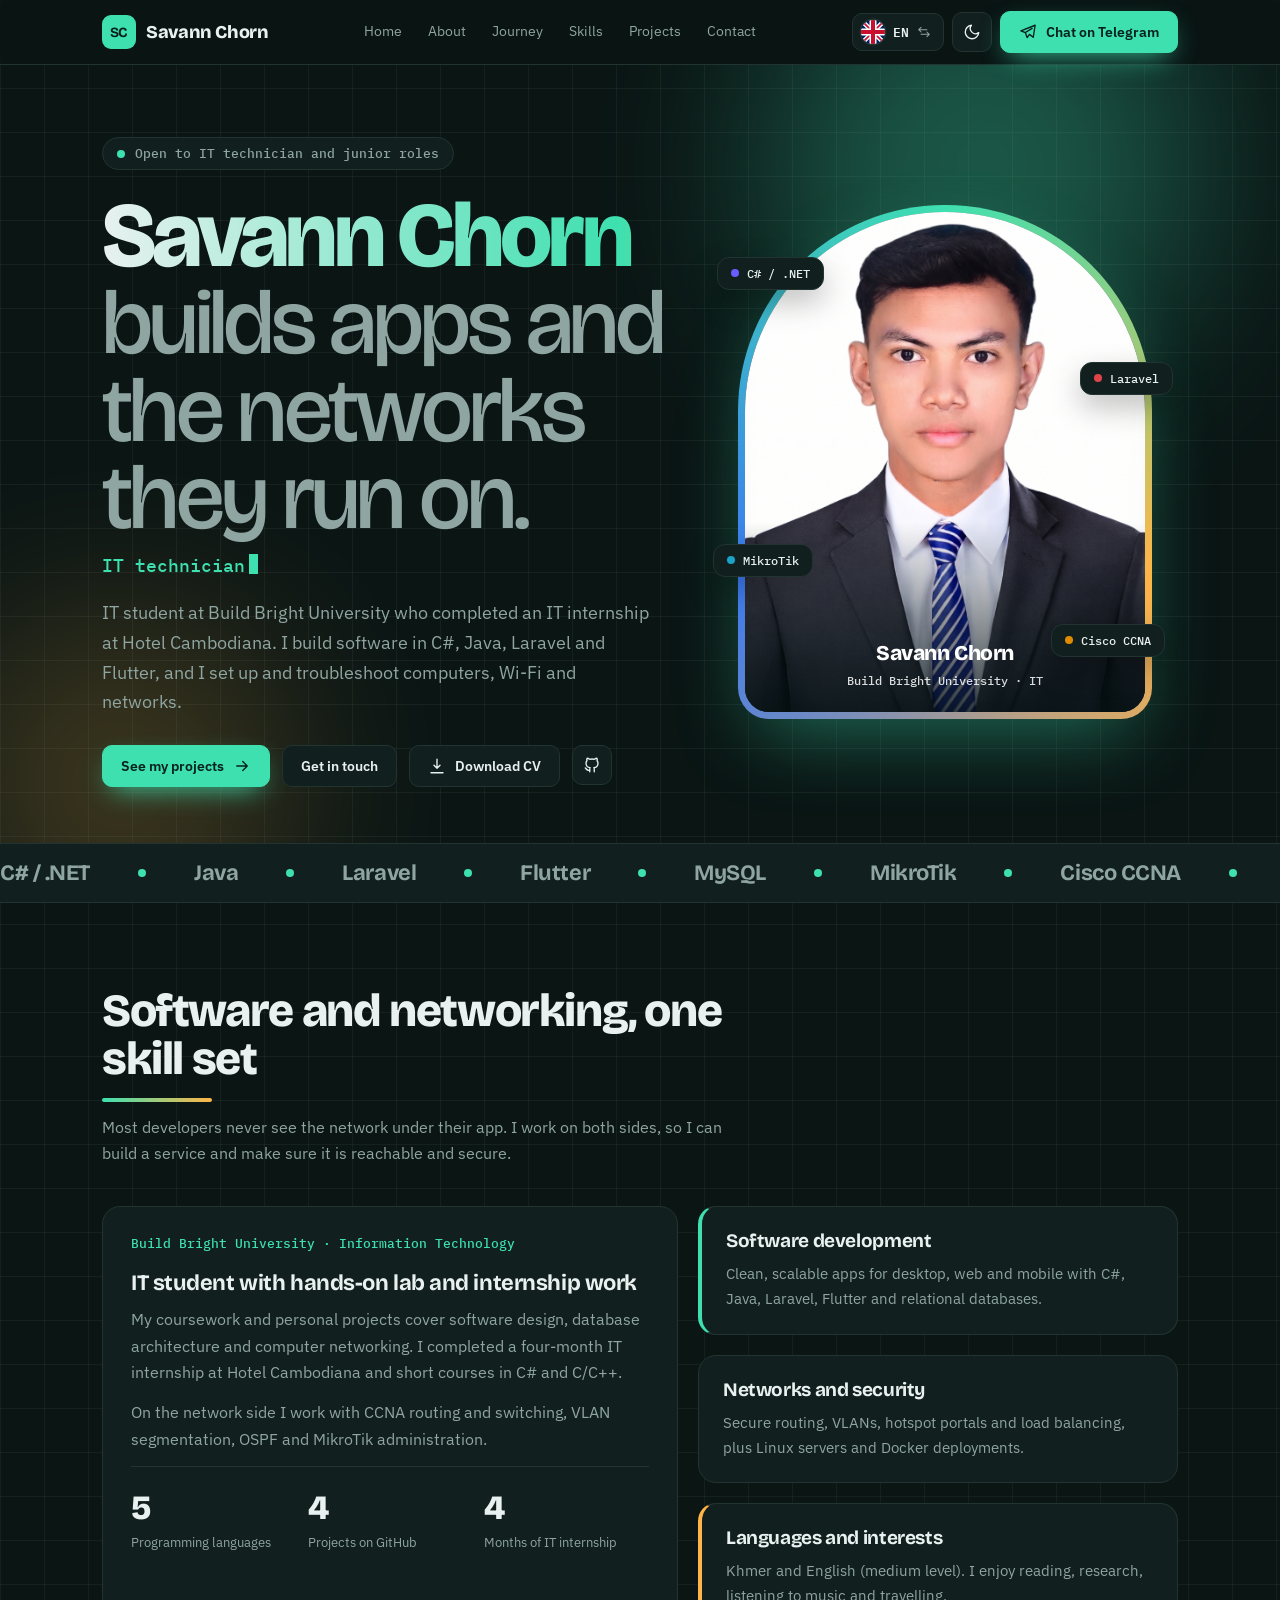
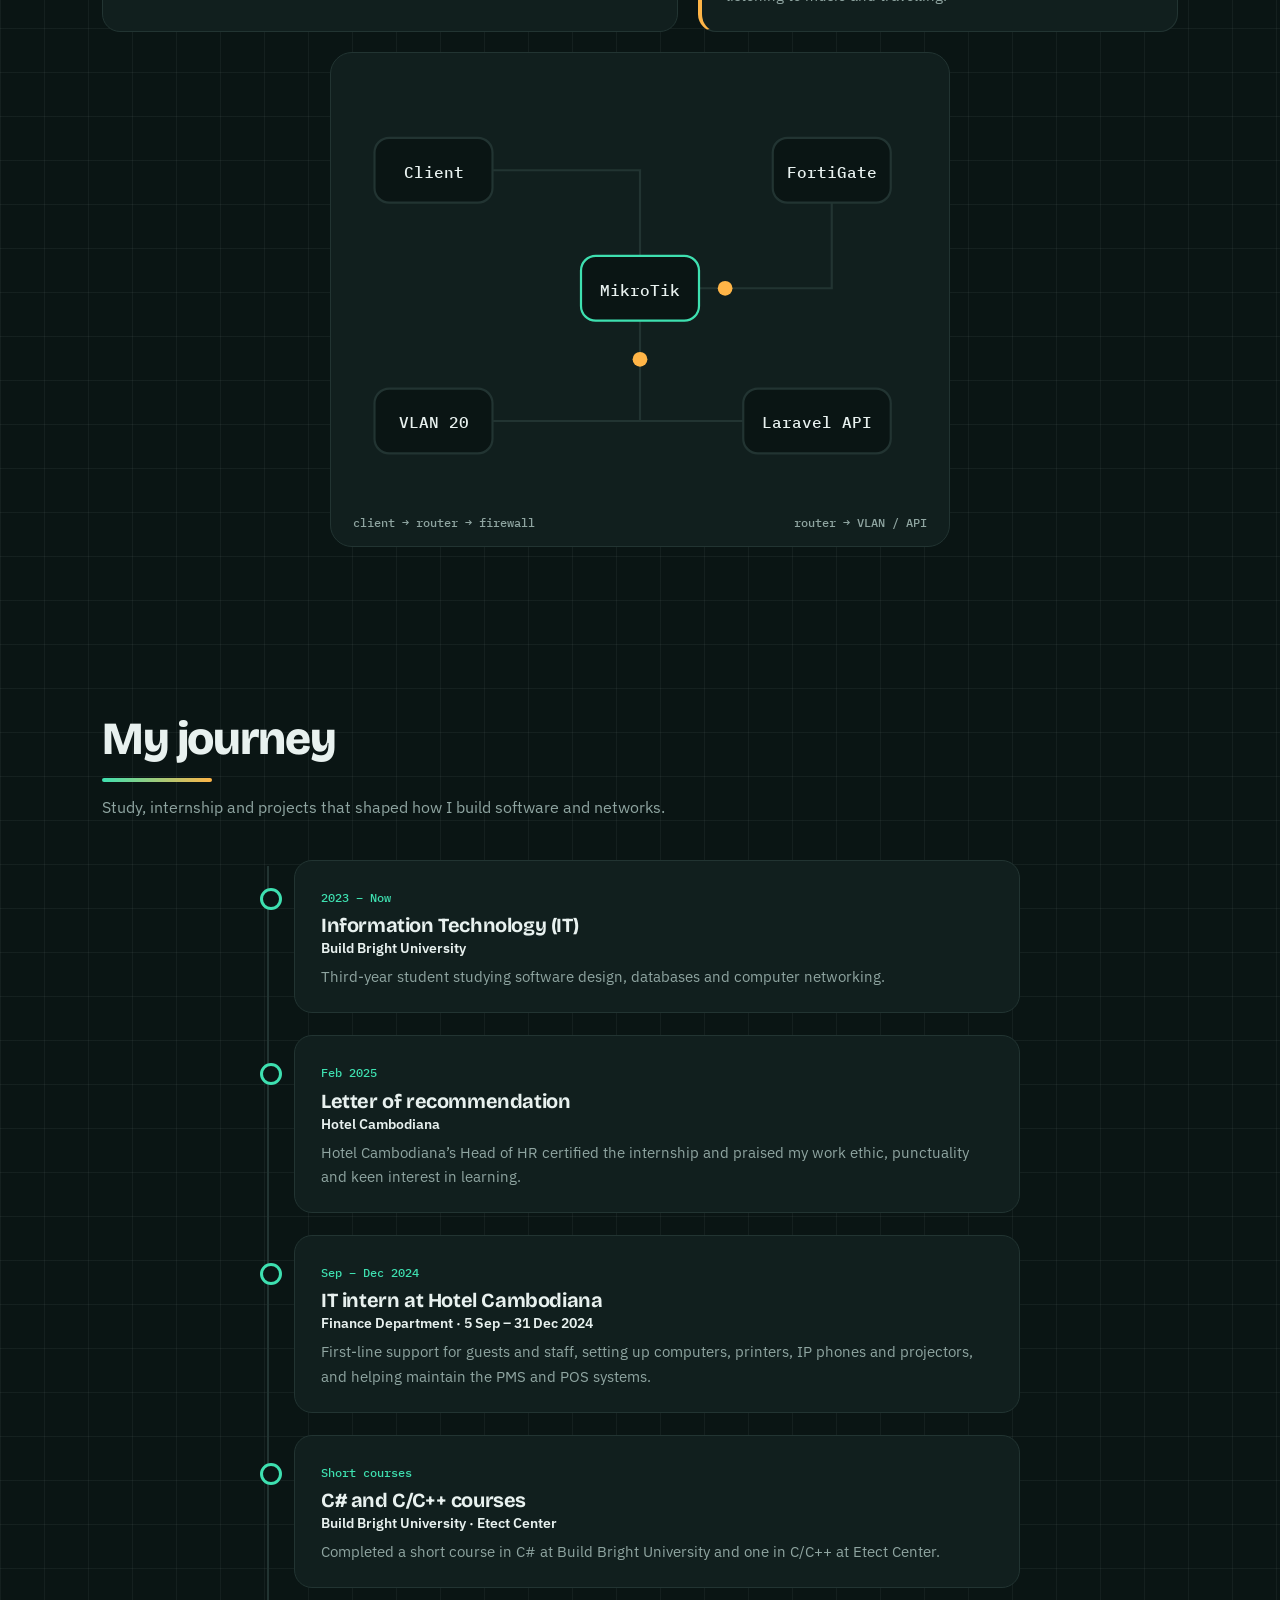
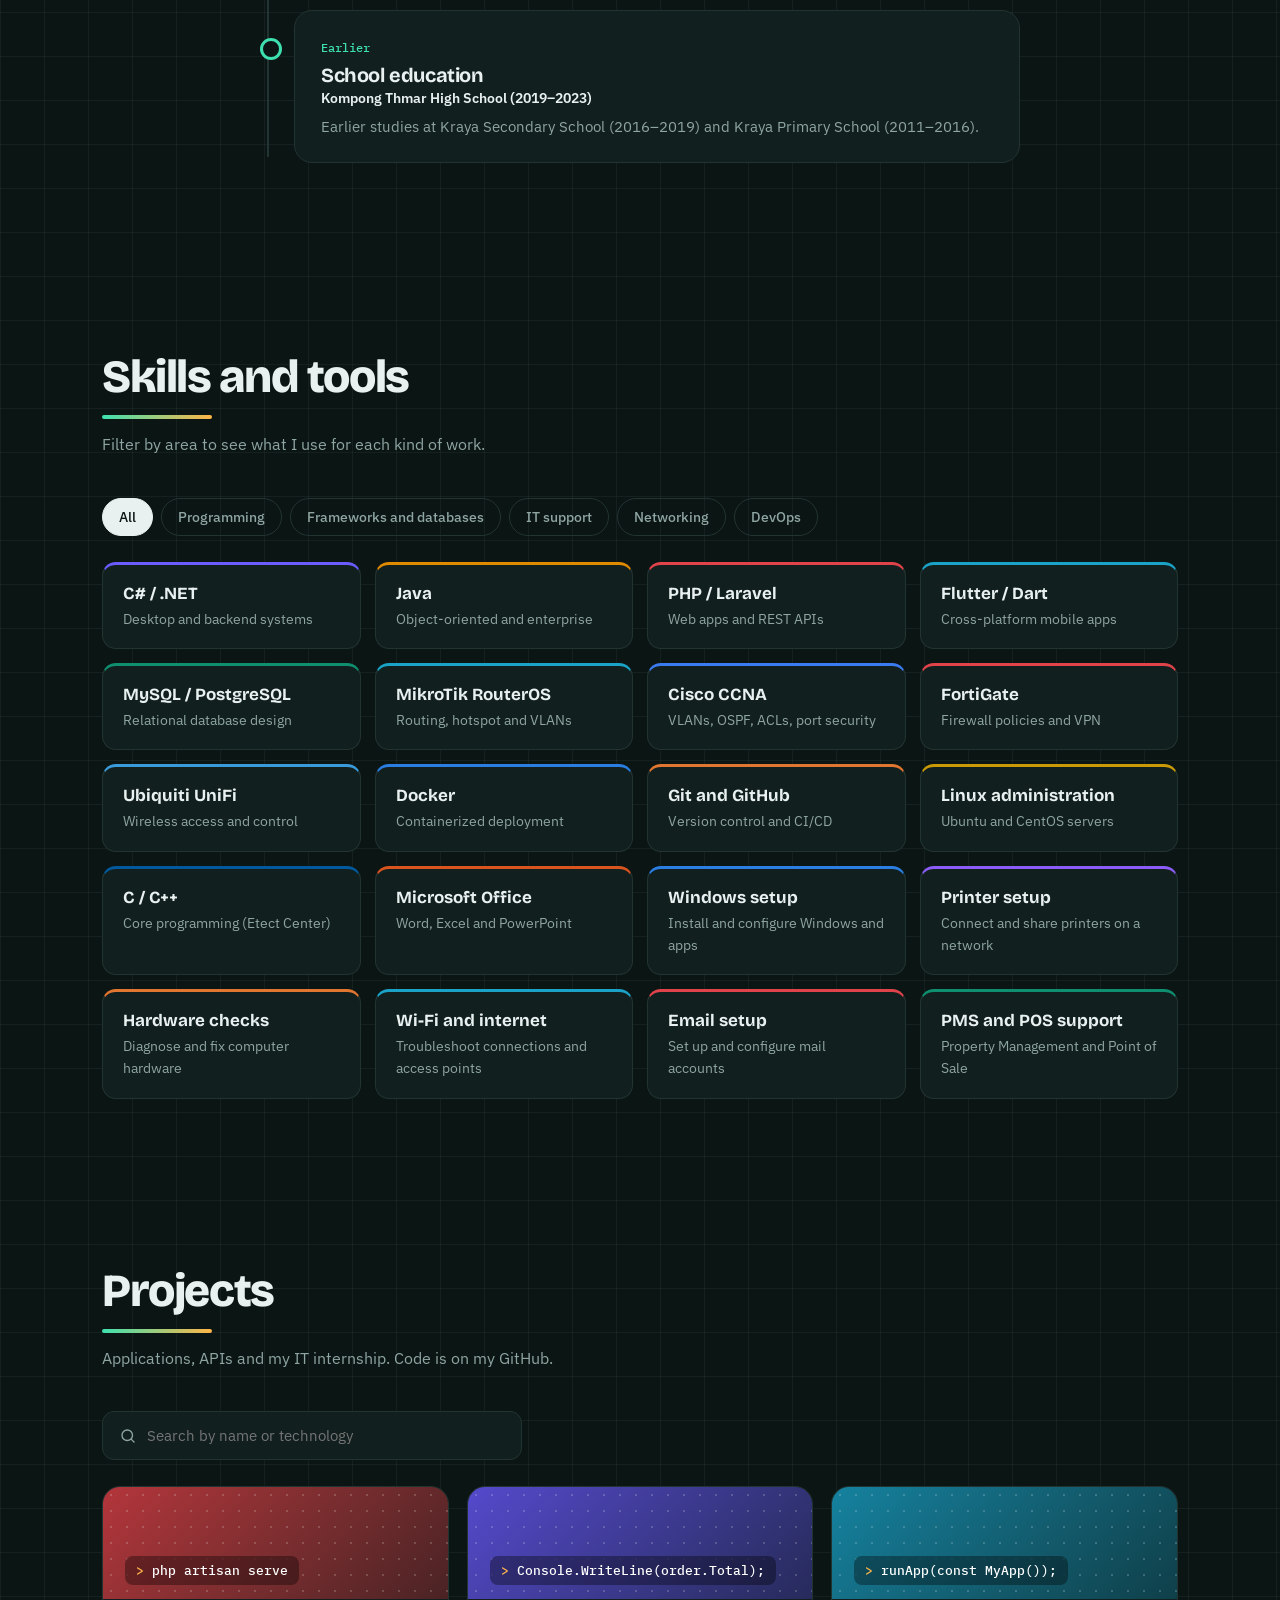
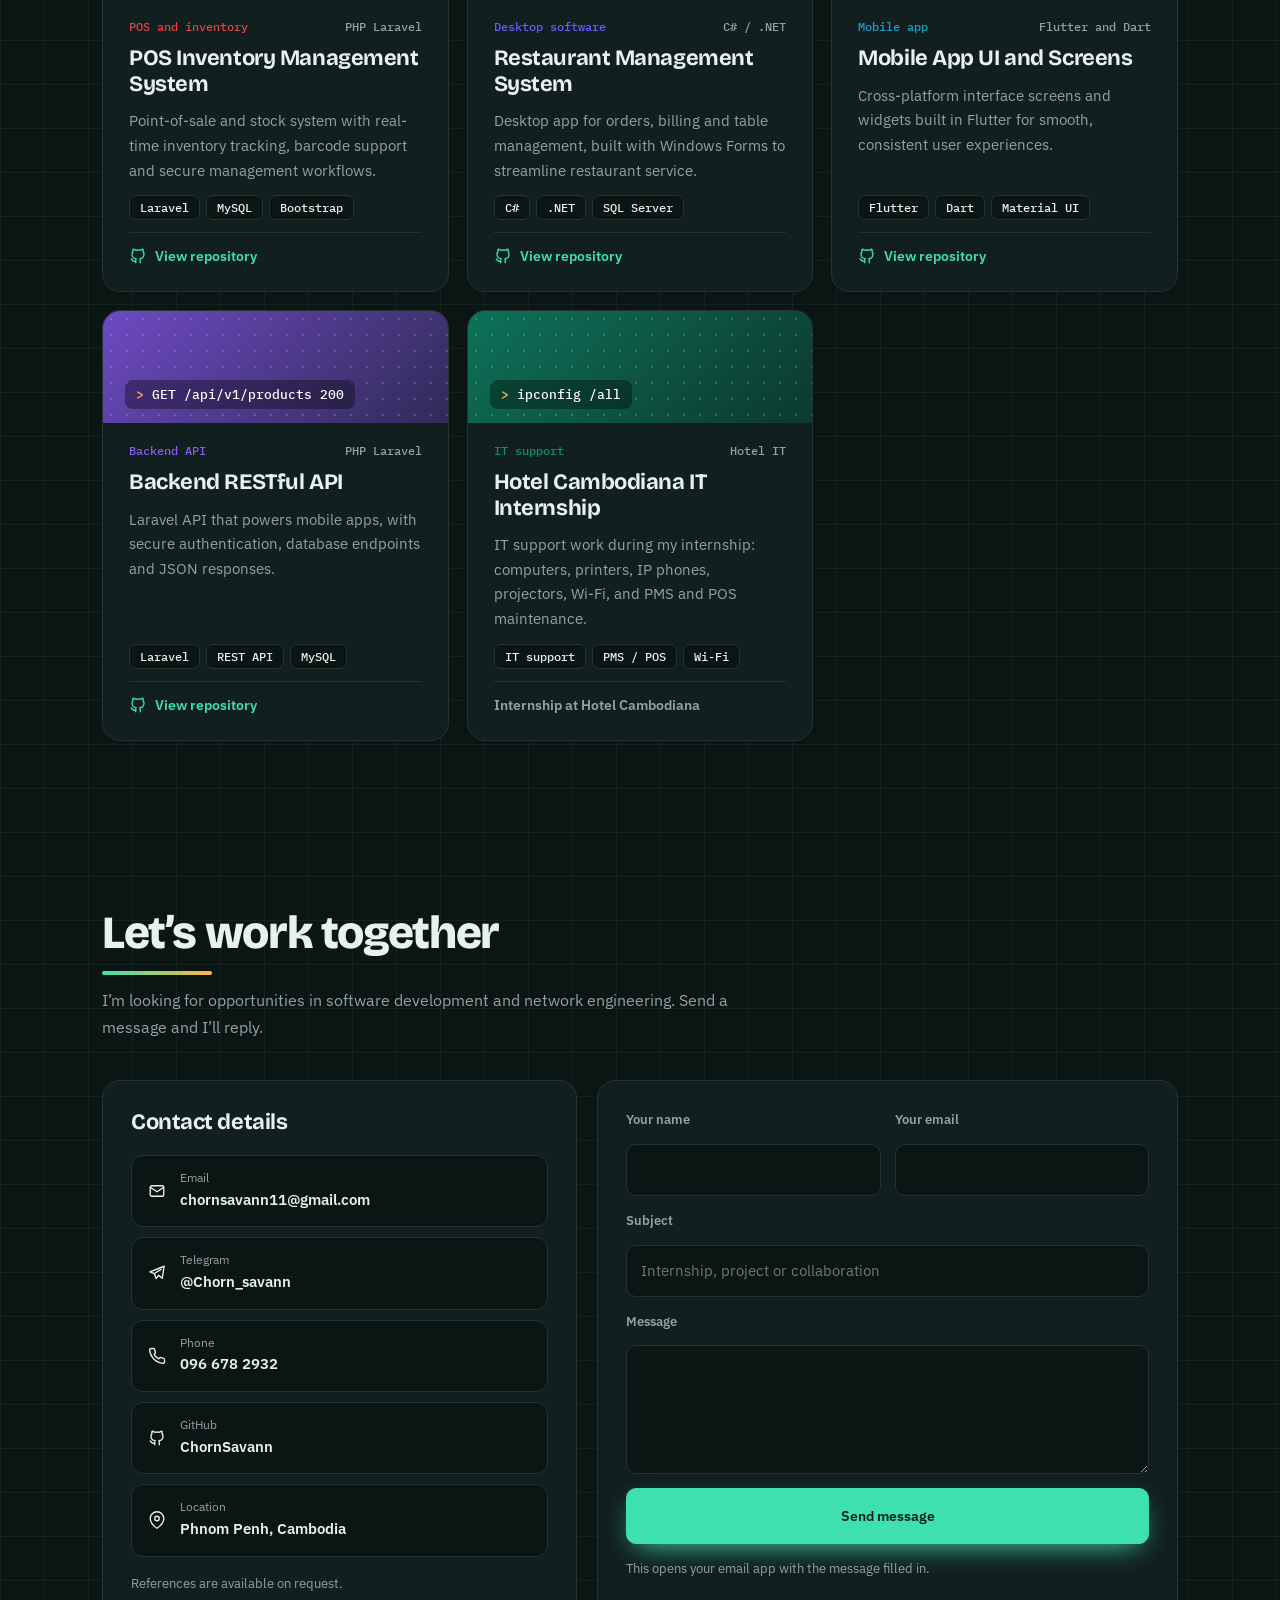
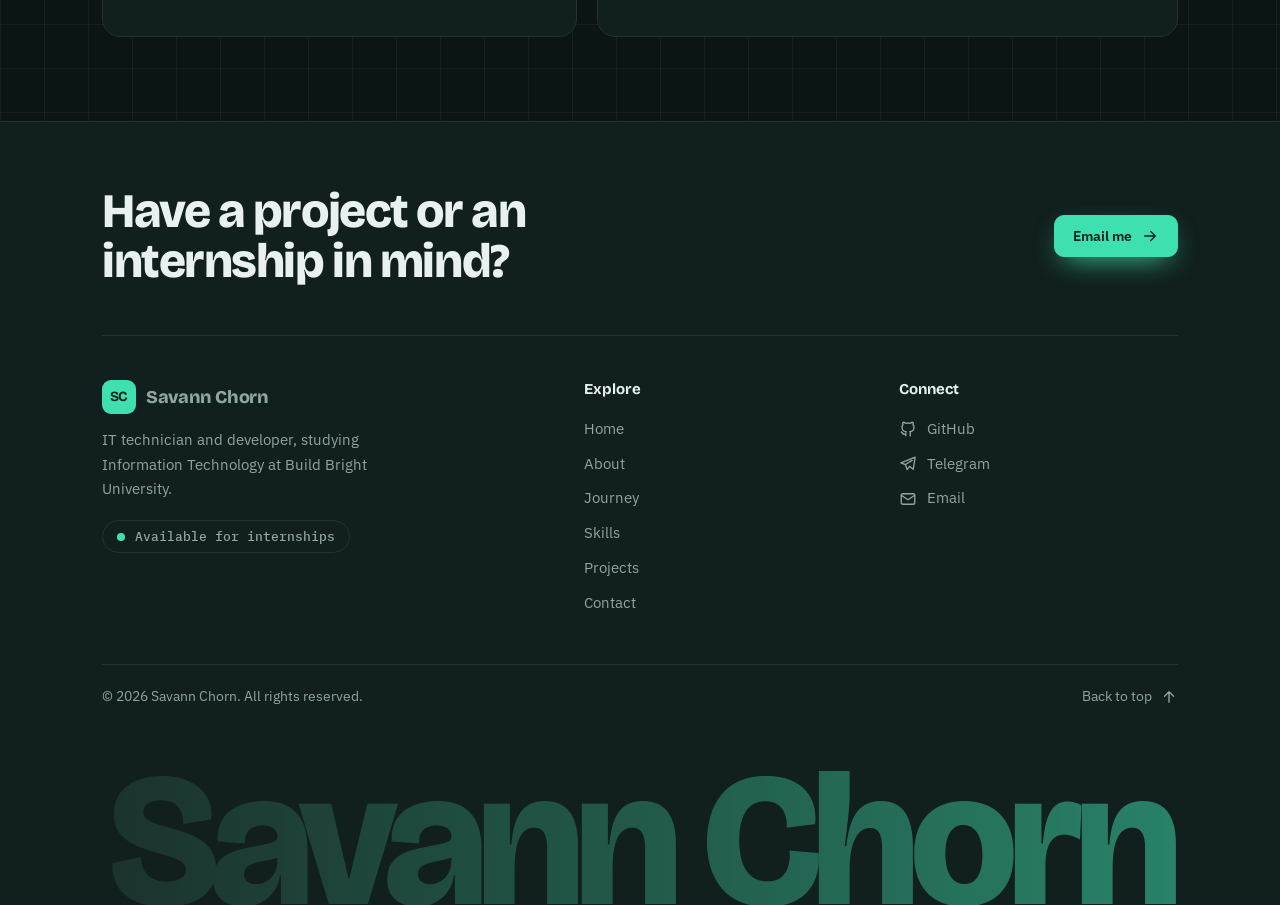
==== commit 490616f7: "Update CV" ====
--- a/index.html
+++ b/index.html
@@ -6,7 +6,7 @@
       name="viewport"
       content="width=device-width, initial-scale=1, viewport-fit=cover"
     />
-    <title>Savann Chorn | Software Developer & Network Engineer</title>
+    <title>Savann Chorn | IT Technician & Software Developer</title>
     <link rel="preconnect" href="https://fonts.googleapis.com" />
     <link rel="preconnect" href="https://fonts.gstatic.com" crossorigin />
     <link
@@ -27,6 +27,18 @@
           d="M21.5 3 2.5 10.500l6 2.200 2.300 6.800 3.200-4.300 5 3.800L21.500 3ZM8.500 12.700l9-5.500"
         />
       </symbol>
+      <symbol id="ph" viewBox="0 0 24 24">
+        <path
+          d="M22 16.92v3a2 2 0 0 1-2.18 2 19.79 19.79 0 0 1-8.63-3.07 19.5 19.5 0 0 1-6-6 19.79 19.79 0 0 1-3.07-8.67A2 2 0 0 1 4.11 2h3a2 2 0 0 1 2 1.72c.13.96.36 1.9.7 2.81a2 2 0 0 1-.45 2.11L8.09 9.91a16 16 0 0 0 6 6l1.27-1.27a2 2 0 0 1 2.11-.45c.91.34 1.85.57 2.81.7A2 2 0 0 1 22 16.92z"
+        />
+      </symbol>
+      <symbol id="pn" viewBox="0 0 24 24">
+        <path d="M21 10c0 7-9 13-9 13S3 17 3 10a9 9 0 0 1 18 0z" />
+        <circle cx="12" cy="10" r="3" />
+      </symbol>
+      <symbol id="dl" viewBox="0 0 24 24">
+        <path d="M12 3v12m0 0-4-4m4 4 4-4M4 21h16" />
+      </symbol>
       <symbol id="ml" viewBox="0 0 24 24">
         <rect x="3" y="5" width="18" height="14" rx="2" />
         <path d="m3 7 9 6 9-6" />
@@ -57,9 +69,9 @@
       <div class="wrap">
         <a class="brand" href="#top-of-page"><b>SC</b>Savann Chorn</a>
         <nav>
-          <a href="#about">About</a><a href="#journey">Journey</a
-          ><a href="#skills">Skills</a><a href="#projects">Projects</a
-          ><a href="#contact">Contact</a>
+          <a href="#home">Home</a><a href="#about">About</a
+          ><a href="#journey">Journey</a><a href="#skills">Skills</a
+          ><a href="#projects">Projects</a><a href="#contact">Contact</a>
         </nav>
         <div class="tools">
           <button
@@ -111,12 +123,12 @@
     </header>
 
     <main id="top-of-page">
-      <div class="hero">
+      <div class="hero" id="home">
         <div class="aur"><i></i><i></i></div>
         <div class="wrap">
           <div>
             <div class="status">
-              <span class="dot"></span>Open to internships and junior roles
+              <span class="dot"></span>Open to IT technician and junior roles
             </div>
             <h1>
               <span class="nm">Savann Chorn</span
@@ -124,15 +136,19 @@
             </h1>
             <p class="role" id="role" aria-live="off"></p>
             <p class="lead">
-              IT student at Build Bright University. I write full-stack software
-              in C#, Java, Laravel and Flutter, and I configure MikroTik, Cisco
-              and FortiGate networks for real businesses.
+              IT student at Build Bright University who completed an IT
+              internship at Hotel Cambodiana. I build software in C#, Java,
+              Laravel and Flutter, and I set up and troubleshoot computers,
+              Wi-Fi and networks.
             </p>
             <div class="cta">
               <a class="btn pri" href="#projects"
                 >See my projects<svg class="i"><use href="#ar" /></svg
               ></a>
               <a class="btn" href="#contact">Get in touch</a>
+              <a class="btn" href="Chorn_Savann_CV.pdf" download
+                ><svg class="i"><use href="#dl" /></svg>Download CV</a
+              >
               <a
                 class="btn sq"
                 href="https://github.com/ChornSavann"
@@ -197,14 +213,14 @@
           <div class="about">
             <div class="card rv">
               <div class="edu">
-                Build Bright University · B.Sc. Information Technology
+                Build Bright University · Information Technology
               </div>
               <h3>IT student with hands-on lab and internship work</h3>
               <p>
                 My coursework and personal projects cover software design,
-                database architecture and computer networking. I have built
-                desktop, web and mobile apps, and I completed an internship
-                project designing the network at Hotel Cambodiana.
+                database architecture and computer networking. I completed a
+                four-month IT internship at Hotel Cambodiana and short courses
+                in C# and C/C++.
               </p>
               <p>
                 On the network side I work with CCNA routing and switching, VLAN
@@ -212,10 +228,12 @@
               </p>
               <div class="stats">
                 <div>
-                  <b data-n="4">0</b><small>Programming languages</small>
+                  <b data-n="5">0</b><small>Programming languages</small>
                 </div>
-                <div><b data-n="5">0</b><small>Projects on GitHub</small></div>
-                <div><b data-n="4">0</b><small>Network platforms</small></div>
+                <div><b data-n="4">0</b><small>Projects on GitHub</small></div>
+                <div>
+                  <b data-n="4">0</b><small>Months of IT internship</small>
+                </div>
               </div>
             </div>
             <div class="tracks">
@@ -231,6 +249,13 @@
                 <p>
                   Secure routing, VLANs, hotspot portals and load balancing,
                   plus Linux servers and Docker deployments.
+                </p>
+              </div>
+              <div class="card rv">
+                <h3>Languages and interests</h3>
+                <p>
+                  Khmer and English (medium level). I enjoy reading, research,
+                  listening to music and travelling.
                 </p>
               </div>
             </div>
@@ -301,42 +326,58 @@
             <i class="fill" id="tlf"></i>
             <div class="ti rv">
               <div class="card">
-                <span class="tag">Now</span>
-                <h3>B.Sc. in Information Technology</h3>
+                <span class="tag">2023 – Now</span>
+                <h3>Information Technology (IT)</h3>
                 <b class="org">Build Bright University</b>
                 <p>
-                  Studying software design, databases and computer networking
-                  while building real projects on the side.
+                  Third-year student studying software design, databases and
+                  computer networking.
                 </p>
               </div>
             </div>
             <div class="ti rv">
               <div class="card">
-                <span class="tag">Internship</span>
-                <h3>Network project at Hotel Cambodiana</h3>
-                <p>
-                  Designed a multi-VLAN campus network with a MikroTik hotspot
-                  guest portal, load balancing and secure core routing.
+                <span class="tag">Feb 2025</span>
+                <h3>Letter of recommendation</h3>
+                <b class="org">Hotel Cambodiana</b>
+                <p>
+                  Hotel Cambodiana’s Head of HR certified the internship and
+                  praised my work ethic, punctuality and keen interest in
+                  learning.
                 </p>
               </div>
             </div>
             <div class="ti rv">
               <div class="card">
-                <span class="tag">Networking</span>
-                <h3>CCNA routing and switching</h3>
-                <p>
-                  Practised VLANs, OSPF, ACLs and port security, and worked with
-                  MikroTik, Cisco and FortiGate devices.
+                <span class="tag">Sep – Dec 2024</span>
+                <h3>IT intern at Hotel Cambodiana</h3>
+                <b class="org">Finance Department · 5 Sep – 31 Dec 2024</b>
+                <p>
+                  First-line support for guests and staff, setting up computers,
+                  printers, IP phones and projectors, and helping maintain the
+                  PMS and POS systems.
                 </p>
               </div>
             </div>
             <div class="ti rv">
               <div class="card">
-                <span class="tag">Software</span>
-                <h3>Full-stack and mobile projects</h3>
-                <p>
-                  Built a Laravel POS system, a C# restaurant app, a Flutter UI
-                  and a REST API, all on GitHub.
+                <span class="tag">Short courses</span>
+                <h3>C# and C/C++ courses</h3>
+                <b class="org">Build Bright University · Etect Center</b>
+                <p>
+                  Completed a short course in C# at Build Bright University and
+                  one in C/C++ at Etect Center.
+                </p>
+              </div>
+            </div>
+            <div class="ti rv">
+              <div class="card">
+                <span class="tag">Earlier</span>
+                <h3>School education</h3>
+                <b class="org">Kompong Thmar High School (2019–2023)</b>
+                <p>
+                  Earlier studies at Kraya Secondary School (2016–2019) and
+                  Kraya Primary School (2011–2016).
                 </p>
               </div>
             </div>
@@ -358,6 +399,9 @@
             <button class="tab" data-f="data" aria-pressed="false">
               Frameworks and databases
             </button>
+            <button class="tab" data-f="it" aria-pressed="false">
+              IT support
+            </button>
             <button class="tab" data-f="net" aria-pressed="false">
               Networking
             </button>
@@ -374,7 +418,7 @@
           <div class="sh rv">
             <h2>Projects</h2>
             <p>
-              Applications, APIs and a network deployment. Code is on my GitHub.
+              Applications, APIs and my IT internship. Code is on my GitHub.
             </p>
           </div>
           <label class="search"
@@ -420,6 +464,10 @@
                   ><svg class="i"><use href="#tg" /></svg
                   ><span><small>Telegram</small><b>@Chorn_savann</b></span></a
                 >
+                <a class="row" href="tel:+855966782932"
+                  ><svg class="i"><use href="#ph" /></svg
+                  ><span><small>Phone</small><b>096 678 2932</b></span></a
+                >
                 <a
                   class="row"
                   href="https://github.com/ChornSavann"
@@ -428,7 +476,16 @@
                   ><svg class="i"><use href="#gh" /></svg
                   ><span><small>GitHub</small><b>ChornSavann</b></span></a
                 >
-              </div>
+                <div class="row">
+                  <svg class="i"><use href="#pn" /></svg
+                  ><span
+                    ><small>Location</small><b>Phnom Penh, Cambodia</b></span
+                  >
+                </div>
+              </div>
+              <p class="note" style="margin-top: 16px">
+                References are available on request.
+              </p>
             </div>
             <form class="card rv" id="cf">
               <div class="two">
@@ -485,8 +542,8 @@
           <div>
             <a class="brand" href="#top-of-page"><b>SC</b>Savann Chorn</a>
             <p>
-              Software developer and network engineer, studying Information
-              Technology at Build Bright University.
+              IT technician and developer, studying Information Technology at
+              Build Bright University.
             </p>
             <div class="status">
               <span class="dot"></span>Available for internships
@@ -494,7 +551,8 @@
           </div>
           <div>
             <h4>Explore</h4>
-            <a class="l" href="#about">About</a
+            <a class="l" href="#home">Home</a
+            ><a class="l" href="#about">About</a
             ><a class="l" href="#journey">Journey</a
             ><a class="l" href="#skills">Skills</a
             ><a class="l" href="#projects">Projects</a
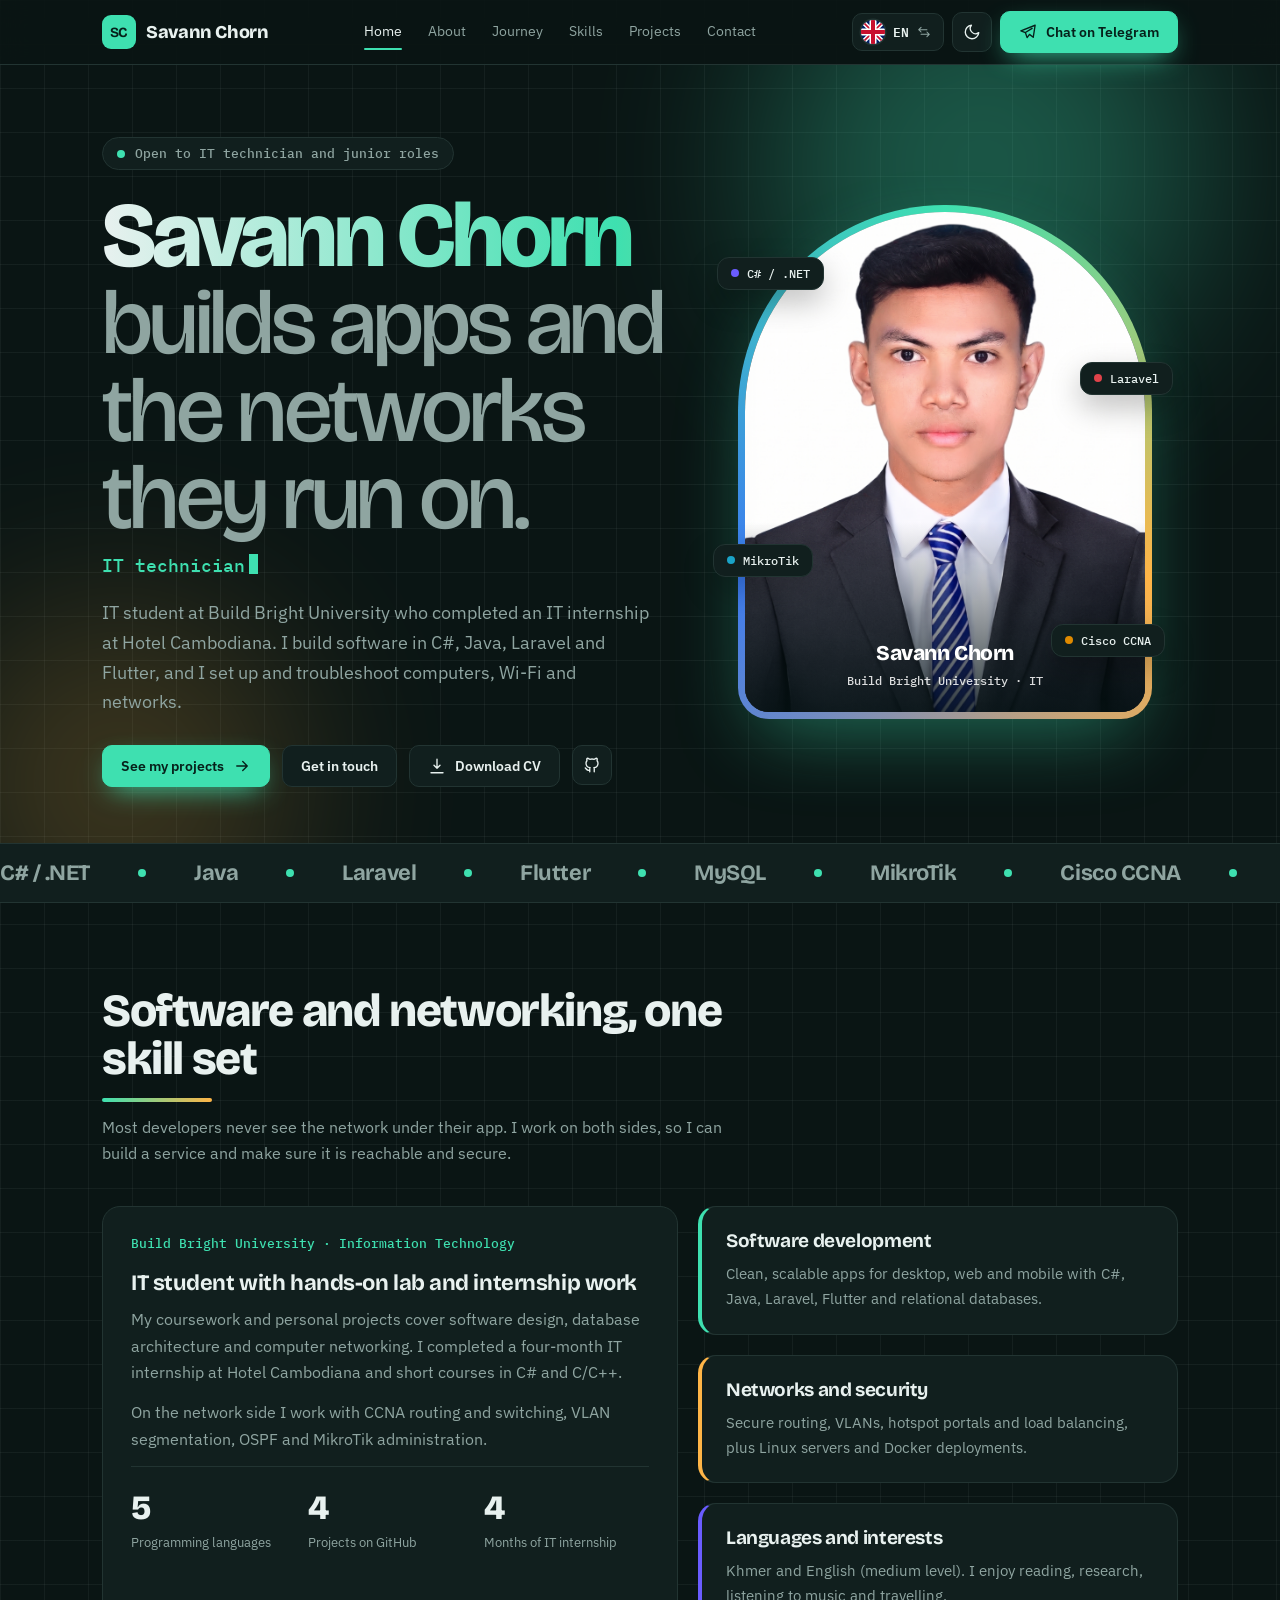
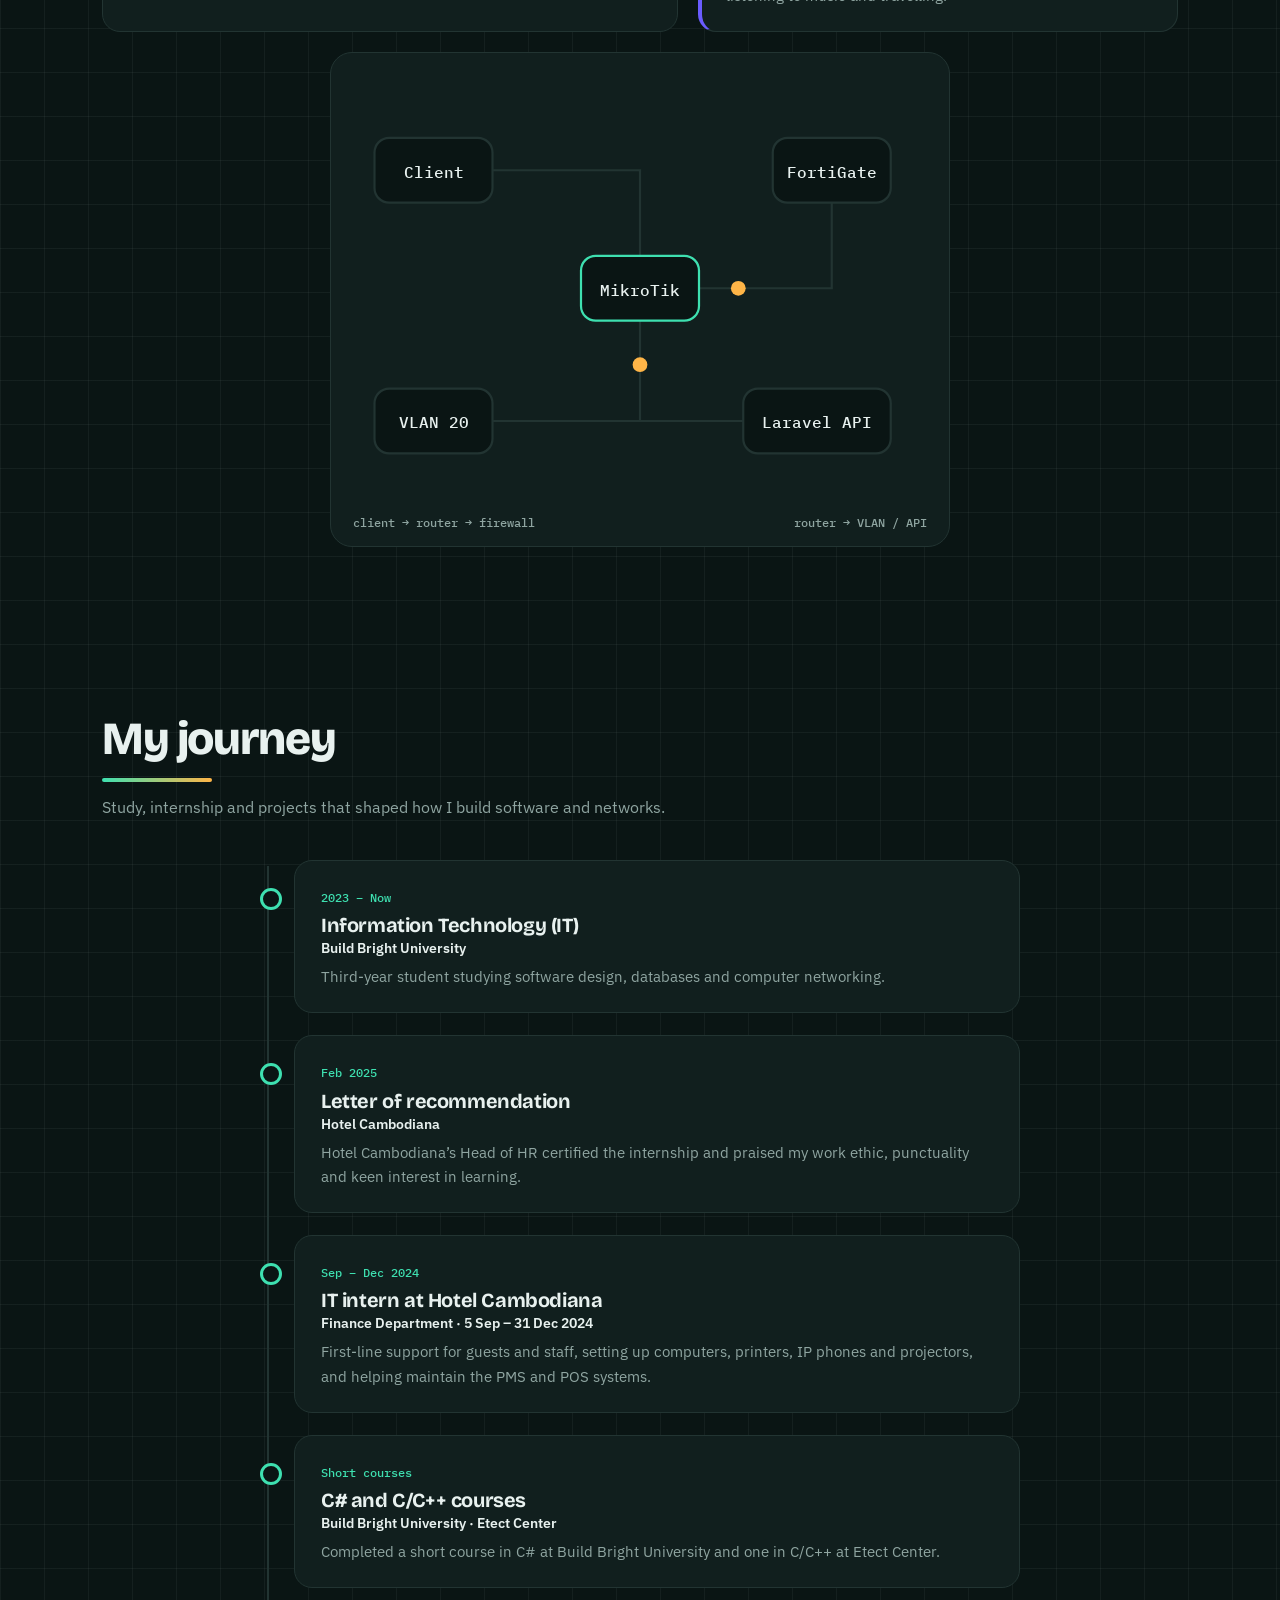
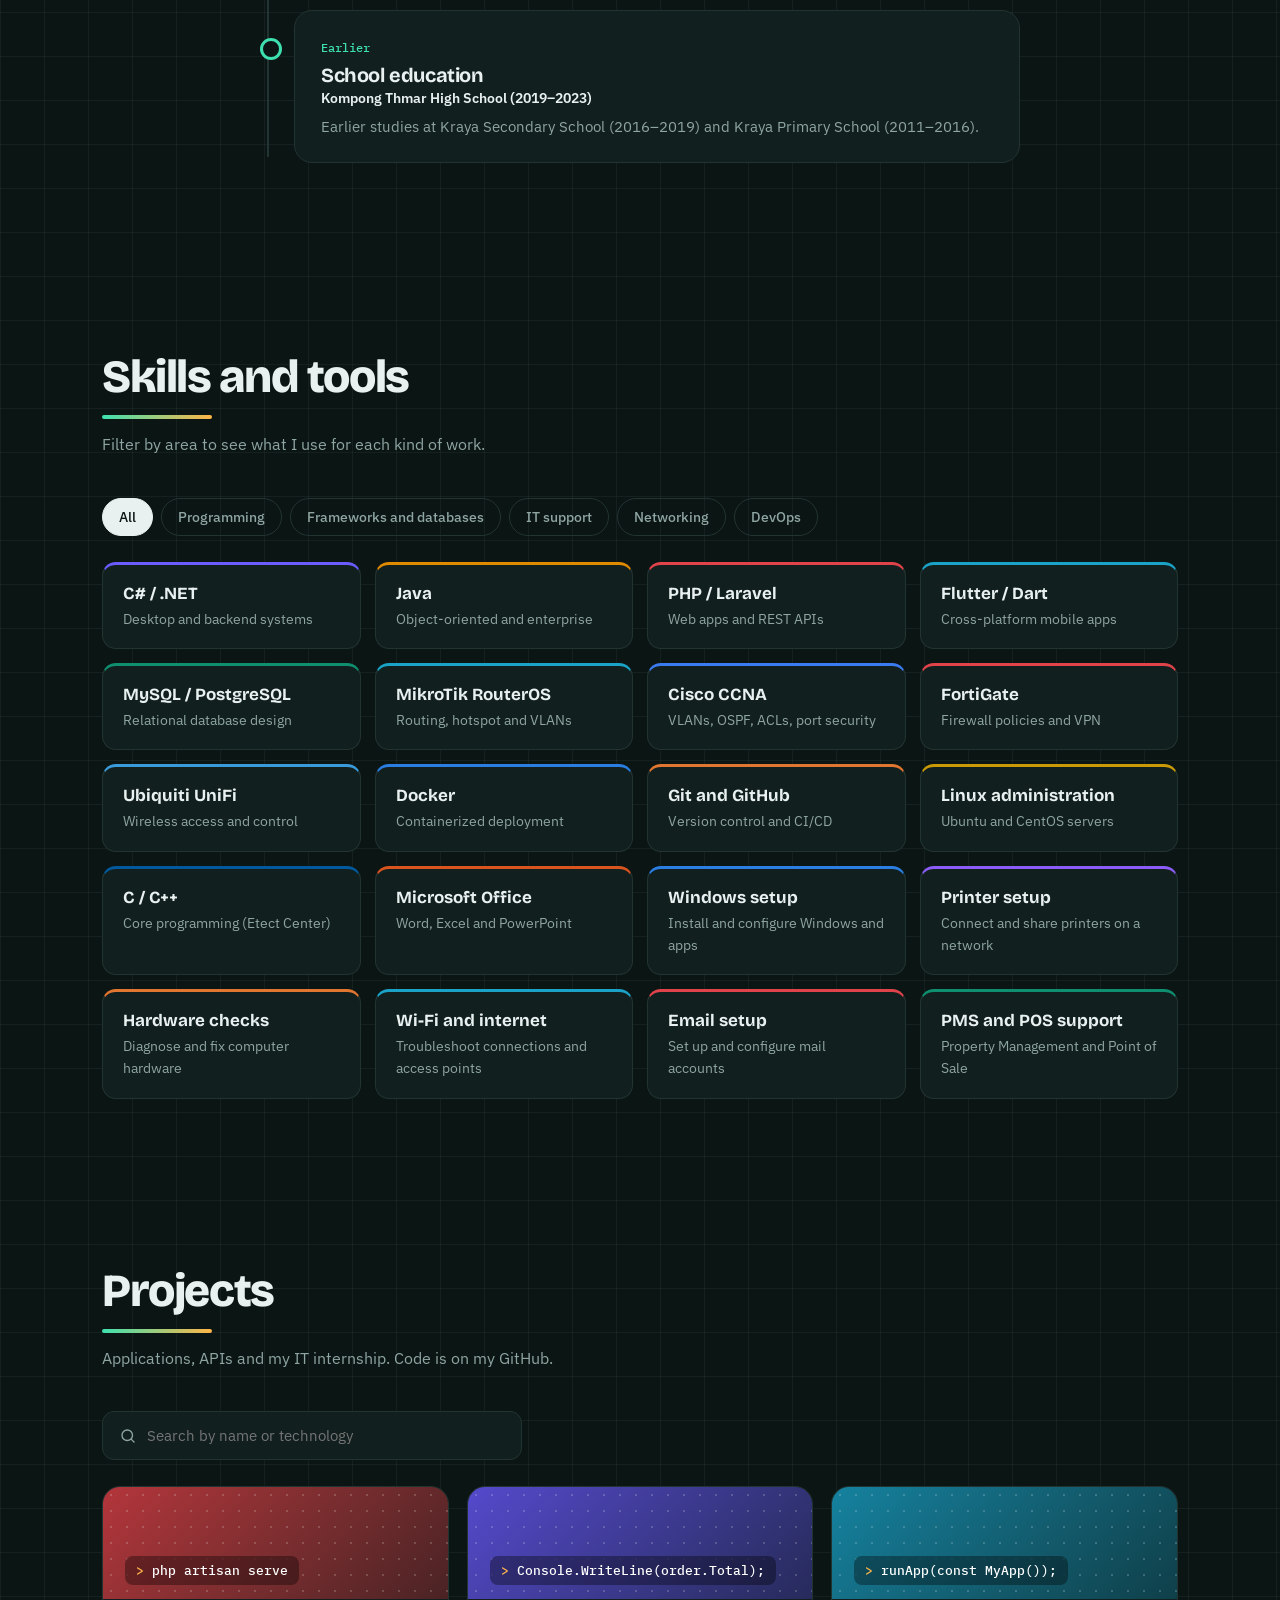
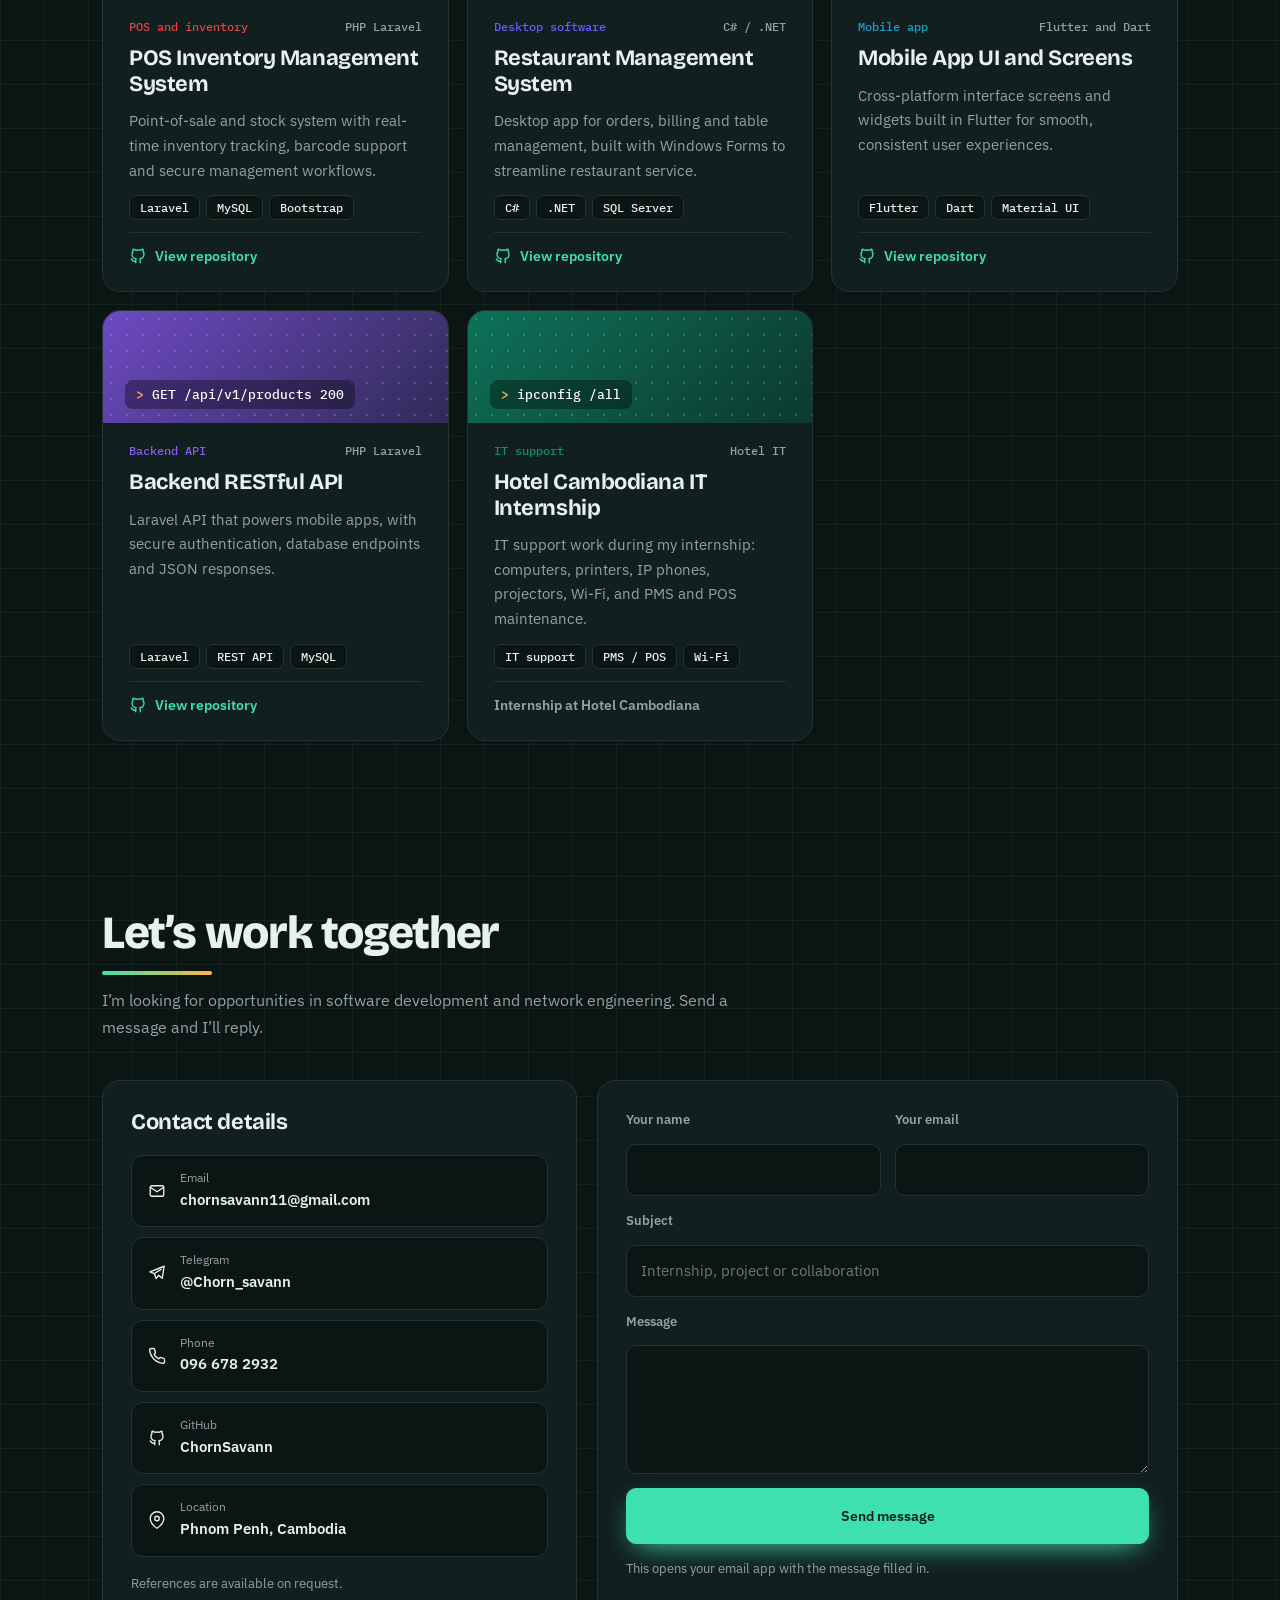
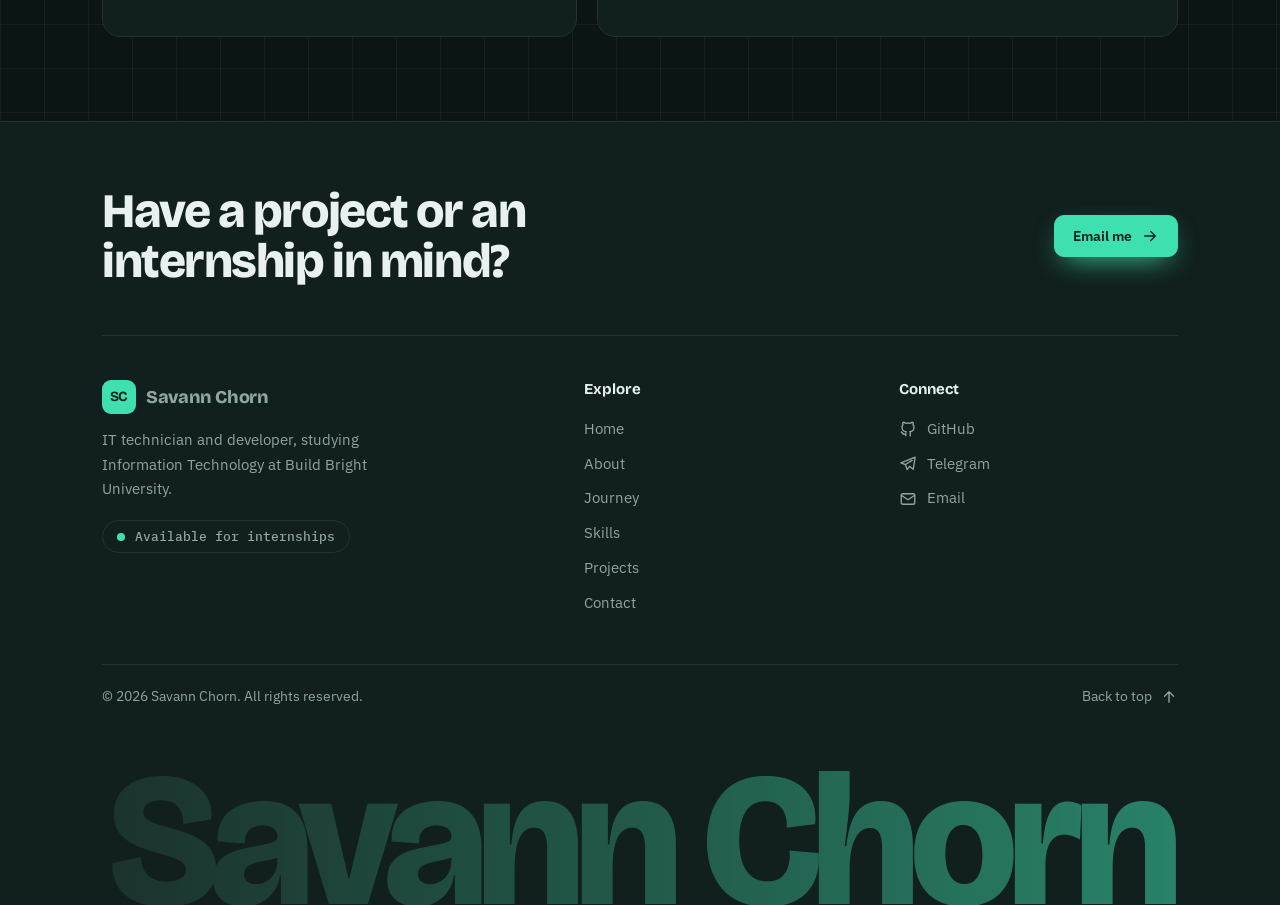
==== commit 32ffb914: "Update CV" ====
--- a/index.html
+++ b/index.html
@@ -10,7 +10,7 @@
     <link rel="preconnect" href="https://fonts.googleapis.com" />
     <link rel="preconnect" href="https://fonts.gstatic.com" crossorigin />
     <link
-      href="https://fonts.googleapis.com/css2?family=Bricolage+Grotesque:opsz,wght@12..96,500;12..96,700;12..96,800&family=IBM+Plex+Sans:wght@400;500;600&family=IBM+Plex+Mono:wght@400;500&family=Noto+Sans+Khmer:wght@400;500;700&display=swap"
+      href="https://fonts.googleapis.com/css2?family=Bricolage+Grotesque:opsz,wght@12..96,500;12..96,700;12..96,800&family=IBM+Plex+Sans:wght@400;500;600&family=IBM+Plex+Mono:wght@400;500&family=Noto+Sans+Khmer:wght@400;500;700&family=Moulpali&display=swap"
       rel="stylesheet"
     />
     <link rel="stylesheet" href="style.css" />
@@ -600,3 +600,4 @@
     <script src="script.js"></script>
   </body>
 </html>
+
--- a/style.css
+++ b/style.css
@@ -1,1524 +1,242 @@
-:root {
-    --bg: #f3f1ec;
-    --surface: #fff;
-    --ink: #14201f;
-    --mute: #5b6a68;
-    --line: #d9dcd6;
-    --sig: #0f8f6f;
-    --sig-ink: #fff;
-    --amber: #c97a06;
-    --grid: rgba(20, 32, 31, .06);
-    --display: 'Bricolage Grotesque', 'Segoe UI', sans-serif;
-    --body: 'IBM Plex Sans', 'Segoe UI', sans-serif;
-    --mono: 'IBM Plex Mono', ui-monospace, Menlo, monospace;
-    box-sizing: border-box;
-    padding-top: env(safe-area-inset-top, 0px);
-    padding-bottom: env(safe-area-inset-bottom, 0px)
-}
-
-:root:not([data-theme="light"]) {
-    --bg: #0a1514;
-    --surface: #111f1e;
-    --ink: #e8f1ef;
-    --mute: #8fa5a1;
-    --line: #223432;
-    --sig: #3ee0b0;
-    --sig-ink: #06201a;
-    --amber: #ffb547;
-    --grid: rgba(232, 241, 239, .05)
-}
-
-:root[data-theme="dark"] {
-    --bg: #0a1514;
-    --surface: #111f1e;
-    --ink: #e8f1ef;
-    --mute: #8fa5a1;
-    --line: #223432;
-    --sig: #3ee0b0;
-    --sig-ink: #06201a;
-    --amber: #ffb547;
-    --grid: rgba(232, 241, 239, .05)
-}
-
-html {
-    scroll-behavior: smooth;
-    scroll-padding-top: calc(72px + env(safe-area-inset-top, 0px))
-}
-
-* {
-    box-sizing: border-box
-}
-
-body {
-    margin: 0;
-    background: var(--bg);
-    color: var(--ink);
-    font: 400 16px/1.65 var(--body);
-    overflow-x: hidden;
-    background-image: linear-gradient(var(--grid) 1px, transparent 1px), linear-gradient(90deg, var(--grid) 1px, transparent 1px);
-    background-size: 44px 44px
-}
-
-a {
-    color: inherit;
-    text-decoration: none
-}
-
-:focus-visible {
-    outline: 2px solid var(--sig);
-    outline-offset: 3px;
-    border-radius: 6px
-}
-
-.wrap {
-    max-width: 1120px;
-    margin: 0 auto;
-    padding: 0 22px
-}
-
-svg.i {
-    width: 18px;
-    height: 18px;
-    fill: none;
-    stroke: currentColor;
-    stroke-width: 1.8;
-    stroke-linecap: round;
-    stroke-linejoin: round;
-    flex: none
-}
-
+:root{--bg:#f3f1ec;--surface:#fff;--ink:#14201f;--mute:#5b6a68;--line:#d9dcd6;--sig:#0f8f6f;--sig-ink:#fff;--amber:#c97a06;--grid:rgba(20,32,31,.06);
+--display:'Bricolage Grotesque','Segoe UI',sans-serif;--body:'IBM Plex Sans','Segoe UI',sans-serif;--mono:'IBM Plex Mono',ui-monospace,Menlo,monospace;
+box-sizing:border-box;padding-top:env(safe-area-inset-top,0px);padding-bottom:env(safe-area-inset-bottom,0px)}
+:root:not([data-theme="light"]){--bg:#0a1514;--surface:#111f1e;--ink:#e8f1ef;--mute:#8fa5a1;--line:#223432;--sig:#3ee0b0;--sig-ink:#06201a;--amber:#ffb547;--grid:rgba(232,241,239,.05)}
+:root[data-theme="dark"]{--bg:#0a1514;--surface:#111f1e;--ink:#e8f1ef;--mute:#8fa5a1;--line:#223432;--sig:#3ee0b0;--sig-ink:#06201a;--amber:#ffb547;--grid:rgba(232,241,239,.05)}
+html{scroll-behavior:smooth;scroll-padding-top:calc(72px + env(safe-area-inset-top,0px))}
+*{box-sizing:border-box}
+body{margin:0;background:var(--bg);color:var(--ink);font:400 16px/1.65 var(--body);overflow-x:hidden;
+background-image:linear-gradient(var(--grid) 1px,transparent 1px),linear-gradient(90deg,var(--grid) 1px,transparent 1px);background-size:44px 44px}
+a{color:inherit;text-decoration:none}
+:focus-visible{outline:2px solid var(--sig);outline-offset:3px;border-radius:6px}
+.wrap{max-width:1120px;margin:0 auto;padding:0 22px}
+svg.i{width:18px;height:18px;fill:none;stroke:currentColor;stroke-width:1.8;stroke-linecap:round;stroke-linejoin:round;flex:none}
 /* nav */
-header {
-    position: sticky;
-    top: 0;
-    z-index: 20;
-    background: color-mix(in srgb, var(--bg) 82%, transparent);
-    backdrop-filter: blur(14px);
-    border-bottom: 1px solid var(--line);
-    padding-top: env(safe-area-inset-top, 0px)
-}
-
-header .wrap {
-    display: flex;
-    align-items: center;
-    justify-content: space-between;
-    height: 64px;
-    gap: 14px
-}
-
-.brand {
-    font: 800 18px var(--display);
-    letter-spacing: -.02em;
-    display: flex;
-    align-items: center;
-    gap: 10px
-}
-
-.brand b {
-    display: grid;
-    place-items: center;
-    width: 34px;
-    height: 34px;
-    border-radius: 9px;
-    background: var(--sig);
-    color: var(--sig-ink);
-    font-size: 14px
-}
-
-nav {
-    display: flex;
-    gap: 26px;
-    font-size: 14px;
-    color: var(--mute)
-}
-
-nav a:hover {
-    color: var(--ink)
-}
-
-.tools {
-    display: flex;
-    gap: 8px;
-    align-items: center
-}
-
-.btn {
-    display: inline-flex;
-    align-items: center;
-    gap: 9px;
-    padding: 11px 18px;
-    border-radius: 10px;
-    font: 600 14px var(--body);
-    border: 1px solid var(--line);
-    background: var(--surface);
-    color: var(--ink);
-    cursor: pointer;
-    transition: transform .15s, border-color .15s
-}
-
-.btn:hover {
-    border-color: var(--sig);
-    transform: translateY(-1px)
-}
-
-.btn.pri {
-    background: var(--sig);
-    color: var(--sig-ink);
-    border-color: var(--sig)
-}
-
-.sq {
-    width: 40px;
-    height: 40px;
-    padding: 0;
-    justify-content: center
-}
-
-@media(max-width:760px) {
-    nav {
-        display: none
-    }
-
-    .hide-m {
-        display: none
-    }
-}
-
+header{position:sticky;top:0;z-index:20;background:color-mix(in srgb,var(--bg) 82%,transparent);backdrop-filter:blur(14px);border-bottom:1px solid var(--line);padding-top:env(safe-area-inset-top,0px)}
+header .wrap{display:flex;align-items:center;justify-content:space-between;height:64px;gap:14px}
+.brand{font:800 18px var(--display);letter-spacing:-.02em;display:flex;align-items:center;gap:10px}
+.brand b{display:grid;place-items:center;width:34px;height:34px;border-radius:9px;background:var(--sig);color:var(--sig-ink);font-size:14px}
+nav{display:flex;gap:26px;font-size:14px;color:var(--mute)}
+nav a:hover{color:var(--ink)}
+.tools{display:flex;gap:8px;align-items:center}
+.btn{display:inline-flex;align-items:center;gap:9px;padding:11px 18px;border-radius:10px;font:600 14px var(--body);border:1px solid var(--line);background:var(--surface);color:var(--ink);cursor:pointer;transition:transform .15s,border-color .15s}
+.btn:hover{border-color:var(--sig);transform:translateY(-1px)}
+.btn.pri{background:var(--sig);color:var(--sig-ink);border-color:var(--sig)}
+.sq{width:40px;height:40px;padding:0;justify-content:center}
+@media(max-width:760px){nav{display:none}.hide-m{display:none}}
 /* hero */
-.hero {
-    padding: 72px 0 56px
-}
-
-.hero .wrap {
-    display: grid;
-    grid-template-columns: 1.1fr .9fr;
-    gap: 40px;
-    align-items: center
-}
-
-.status {
-    display: inline-flex;
-    align-items: center;
-    gap: 10px;
-    font: 500 13px var(--mono);
-    color: var(--mute);
-    border: 1px solid var(--line);
-    background: var(--surface);
-    padding: 7px 14px;
-    border-radius: 99px
-}
-
-.dot {
-    width: 8px;
-    height: 8px;
-    border-radius: 50%;
-    background: var(--sig);
-    box-shadow: 0 0 0 0 var(--sig);
-    animation: ping 2.2s infinite
-}
-
-@keyframes ping {
-    70% {
-        box-shadow: 0 0 0 9px transparent
-    }
-
-    100% {
-        box-shadow: 0 0 0 0 transparent
-    }
-}
-
-h1 {
-    font: 800 clamp(44px, 7.4vw, 92px)/.95 var(--display);
-    letter-spacing: -.04em;
-    margin: 22px 0 18px
-}
-
-h1 span {
-    display: block;
-    color: var(--mute);
-    font-weight: 500
-}
-
-.lead {
-    max-width: 50ch;
-    color: var(--mute);
-    font-size: 18px;
-    margin: 0 0 28px
-}
-
-.cta {
-    display: flex;
-    flex-wrap: wrap;
-    gap: 12px
-}
-
-.topo {
-    background: var(--surface);
-    border: 1px solid var(--line);
-    border-radius: 22px;
-    padding: 14px;
-    position: relative
-}
-
-.topo svg {
-    width: 100%;
-    height: auto;
-    display: block
-}
-
-.topo .cap {
-    font: 500 12px var(--mono);
-    color: var(--mute);
-    display: flex;
-    justify-content: space-between;
-    padding: 6px 8px 2px
-}
-
-.node rect {
-    fill: var(--bg);
-    stroke: var(--line);
-    stroke-width: 1.5
-}
-
-.node text {
-    font: 500 11px var(--mono);
-    fill: var(--ink);
-    text-anchor: middle
-}
-
-.node.hot rect {
-    stroke: var(--sig)
-}
-
-.link {
-    stroke: var(--line);
-    stroke-width: 1.5;
-    fill: none
-}
-
-.pkt {
-    fill: var(--amber)
-}
-
-@media(max-width:900px) {
-    .hero .wrap {
-        grid-template-columns: 1fr
-    }
-}
-
+.hero{padding:72px 0 56px}
+.hero .wrap{display:grid;grid-template-columns:1.1fr .9fr;gap:40px;align-items:center}
+.status{display:inline-flex;align-items:center;gap:10px;font:500 13px var(--mono);color:var(--mute);border:1px solid var(--line);background:var(--surface);padding:7px 14px;border-radius:99px}
+.dot{width:8px;height:8px;border-radius:50%;background:var(--sig);box-shadow:0 0 0 0 var(--sig);animation:ping 2.2s infinite}
+@keyframes ping{70%{box-shadow:0 0 0 9px transparent}100%{box-shadow:0 0 0 0 transparent}}
+h1{font:800 clamp(44px,7.4vw,92px)/.95 var(--display);letter-spacing:-.04em;margin:22px 0 18px}
+h1 span{display:block;color:var(--mute);font-weight:500}
+.lead{max-width:50ch;color:var(--mute);font-size:18px;margin:0 0 28px}
+.cta{display:flex;flex-wrap:wrap;gap:12px}
+.topo{background:var(--surface);border:1px solid var(--line);border-radius:22px;padding:14px;position:relative}
+.topo svg{width:100%;height:auto;display:block}
+.topo .cap{font:500 12px var(--mono);color:var(--mute);display:flex;justify-content:space-between;padding:6px 8px 2px}
+.node rect{fill:var(--bg);stroke:var(--line);stroke-width:1.5}
+.node text{font:500 11px var(--mono);fill:var(--ink);text-anchor:middle}
+.node.hot rect{stroke:var(--sig)}
+.link{stroke:var(--line);stroke-width:1.5;fill:none}
+.pkt{fill:var(--amber)}
+@media(max-width:900px){.hero .wrap{grid-template-columns:1fr}}
 /* sections */
-section {
-    padding: 84px 0
-}
-
-.sh {
-    max-width: 640px;
-    margin-bottom: 40px
-}
-
-.sh h2 {
-    font: 800 clamp(30px, 4.4vw, 46px)/1.05 var(--display);
-    letter-spacing: -.03em;
-    margin: 0 0 12px
-}
-
-.sh p {
-    margin: 0;
-    color: var(--mute)
-}
-
-.about {
-    display: grid;
-    grid-template-columns: 1.2fr 1fr;
-    gap: 20px
-}
-
-.card {
-    background: var(--surface);
-    border: 1px solid var(--line);
-    border-radius: 18px;
-    padding: 28px
-}
-
-.card h3 {
-    font: 700 22px var(--display);
-    letter-spacing: -.02em;
-    margin: 0 0 10px
-}
-
-.card p {
-    color: var(--mute);
-    margin: 0 0 14px
-}
-
-.edu {
-    display: flex;
-    align-items: center;
-    gap: 12px;
-    margin-bottom: 18px;
-    font: 500 13px var(--mono);
-    color: var(--sig)
-}
-
-.stats {
-    display: grid;
-    grid-template-columns: repeat(3, 1fr);
-    gap: 12px;
-    border-top: 1px solid var(--line);
-    padding-top: 20px;
-    margin-top: 8px
-}
-
-.stats b {
-    display: block;
-    font: 800 34px var(--display);
-    letter-spacing: -.03em
-}
-
-.stats small {
-    color: var(--mute);
-    font-size: 13px
-}
-
-.tracks {
-    display: grid;
-    gap: 20px
-}
-
-.tracks .card {
-    padding: 22px 24px
-}
-
-.tracks .card:first-child {
-    border-left: 4px solid var(--sig)
-}
-
-.tracks .card:last-child {
-    border-left: 4px solid var(--amber)
-}
-
-.tracks h3 {
-    font-size: 19px
-}
-
-.tracks p {
-    margin: 0;
-    font-size: 15px
-}
-
-@media(max-width:860px) {
-    .about {
-        grid-template-columns: 1fr
-    }
-}
-
+section{padding:84px 0}
+.sh{max-width:640px;margin-bottom:40px}
+.sh h2{font:800 clamp(30px,4.4vw,46px)/1.05 var(--display);letter-spacing:-.03em;margin:0 0 12px}
+.sh p{margin:0;color:var(--mute)}
+.about{display:grid;grid-template-columns:1.2fr 1fr;gap:20px}
+.card{background:var(--surface);border:1px solid var(--line);border-radius:18px;padding:28px}
+.card h3{font:700 22px var(--display);letter-spacing:-.02em;margin:0 0 10px}
+.card p{color:var(--mute);margin:0 0 14px}
+.edu{display:flex;align-items:center;gap:12px;margin-bottom:18px;font:500 13px var(--mono);color:var(--sig)}
+.stats{display:grid;grid-template-columns:repeat(3,1fr);gap:12px;border-top:1px solid var(--line);padding-top:20px;margin-top:8px}
+.stats b{display:block;font:800 34px var(--display);letter-spacing:-.03em}
+.stats small{color:var(--mute);font-size:13px}
+.tracks{display:grid;gap:20px}
+.tracks .card{padding:22px 24px}
+.tracks .card:first-child{border-left:4px solid var(--sig)}
+.tracks .card:last-child{border-left:4px solid var(--amber)}
+.tracks h3{font-size:19px}
+.tracks p{margin:0;font-size:15px}
+@media(max-width:860px){.about{grid-template-columns:1fr}}
 /* skills */
-.tabs {
-    display: flex;
-    flex-wrap: wrap;
-    gap: 8px;
-    margin-bottom: 26px
-}
-
-.tab {
-    padding: 9px 16px;
-    border-radius: 99px;
-    border: 1px solid var(--line);
-    background: transparent;
-    color: var(--mute);
-    font: 500 14px var(--body);
-    cursor: pointer
-}
-
-.tab[aria-pressed="true"] {
-    background: var(--ink);
-    color: var(--bg);
-    border-color: var(--ink)
-}
-
-.skills {
-    display: grid;
-    grid-template-columns: repeat(auto-fill, minmax(230px, 1fr));
-    gap: 14px
-}
-
-.sk {
-    background: var(--surface);
-    border: 1px solid var(--line);
-    border-radius: 14px;
-    padding: 18px 20px;
-    display: flex;
-    flex-direction: column;
-    gap: 4px;
-    border-top: 3px solid var(--c)
-}
-
-.sk b {
-    font: 700 17px var(--display)
-}
-
-.sk span {
-    font-size: 13.5px;
-    color: var(--mute)
-}
-
-.sk[hidden] {
-    display: none
-}
-
+.tabs{display:flex;flex-wrap:wrap;gap:8px;margin-bottom:26px}
+.tab{padding:9px 16px;border-radius:99px;border:1px solid var(--line);background:transparent;color:var(--mute);font:500 14px var(--body);cursor:pointer}
+.tab[aria-pressed="true"]{background:var(--ink);color:var(--bg);border-color:var(--ink)}
+.skills{display:grid;grid-template-columns:repeat(auto-fill,minmax(230px,1fr));gap:14px}
+.sk{background:var(--surface);border:1px solid var(--line);border-radius:14px;padding:18px 20px;display:flex;flex-direction:column;gap:4px;border-top:3px solid var(--c)}
+.sk b{font:700 17px var(--display)}
+.sk span{font-size:13.5px;color:var(--mute)}
+.sk[hidden]{display:none}
 /* projects */
-.search {
-    display: flex;
-    align-items: center;
-    gap: 10px;
-    max-width: 420px;
-    border: 1px solid var(--line);
-    background: var(--surface);
-    padding: 0 16px;
-    border-radius: 12px;
-    margin-bottom: 26px;
-    color: var(--mute)
-}
-
-.search input {
-    flex: 1;
-    background: none;
-    border: 0;
-    color: var(--ink);
-    font: 400 15px var(--body);
-    padding: 14px 0;
-    outline: none
-}
-
-.search:focus-within {
-    border-color: var(--sig)
-}
-
-.pgrid {
-    display: grid;
-    grid-template-columns: repeat(auto-fill, minmax(320px, 1fr));
-    gap: 18px
-}
-
-.proj {
-    background: var(--surface);
-    border: 1px solid var(--line);
-    border-radius: 18px;
-    padding: 26px;
-    display: flex;
-    flex-direction: column;
-    gap: 12px;
-    transition: border-color .2s, transform .2s
-}
-
-.proj:hover {
-    border-color: var(--sig);
-    transform: translateY(-3px)
-}
-
-.proj .top {
-    display: flex;
-    justify-content: space-between;
-    font: 500 12px var(--mono);
-    color: var(--mute)
-}
-
-.proj .kind {
-    color: var(--c)
-}
-
-.proj h3 {
-    font: 700 22px/1.15 var(--display);
-    letter-spacing: -.02em;
-    margin: 0
-}
-
-.proj p {
-    margin: 0;
-    color: var(--mute);
-    font-size: 15px;
-    flex: 1
-}
-
-.tags {
-    display: flex;
-    flex-wrap: wrap;
-    gap: 6px
-}
-
-.tags i {
-    font: 500 12px var(--mono);
-    font-style: normal;
-    padding: 4px 10px;
-    border-radius: 7px;
-    background: var(--bg);
-    border: 1px solid var(--line)
-}
-
-.proj .ft {
-    border-top: 1px solid var(--line);
-    padding-top: 14px;
-    font: 600 14px var(--body);
-    color: var(--sig);
-    display: flex;
-    align-items: center;
-    gap: 8px
-}
-
-.empty {
-    display: none;
-    color: var(--mute);
-    padding: 20px 0
-}
-
+.search{display:flex;align-items:center;gap:10px;max-width:420px;border:1px solid var(--line);background:var(--surface);padding:0 16px;border-radius:12px;margin-bottom:26px;color:var(--mute)}
+.search input{flex:1;background:none;border:0;color:var(--ink);font:400 15px var(--body);padding:14px 0;outline:none}
+.search:focus-within{border-color:var(--sig)}
+.pgrid{display:grid;grid-template-columns:repeat(auto-fill,minmax(320px,1fr));gap:18px}
+.proj{background:var(--surface);border:1px solid var(--line);border-radius:18px;padding:26px;display:flex;flex-direction:column;gap:12px;transition:border-color .2s,transform .2s}
+.proj:hover{border-color:var(--sig);transform:translateY(-3px)}
+.proj .top{display:flex;justify-content:space-between;font:500 12px var(--mono);color:var(--mute)}
+.proj .kind{color:var(--c)}
+.proj h3{font:700 22px/1.15 var(--display);letter-spacing:-.02em;margin:0}
+.proj p{margin:0;color:var(--mute);font-size:15px;flex:1}
+.tags{display:flex;flex-wrap:wrap;gap:6px}
+.tags i{font:500 12px var(--mono);font-style:normal;padding:4px 10px;border-radius:7px;background:var(--bg);border:1px solid var(--line)}
+.proj .ft{border-top:1px solid var(--line);padding-top:14px;font:600 14px var(--body);color:var(--sig);display:flex;align-items:center;gap:8px}
+.empty{display:none;color:var(--mute);padding:20px 0}
 /* contact */
-.contact {
-    display: grid;
-    grid-template-columns: .9fr 1.1fr;
-    gap: 20px
-}
-
-.rows {
-    display: grid;
-    gap: 10px;
-    margin-top: 20px
-}
-
-.row {
-    display: flex;
-    align-items: center;
-    gap: 14px;
-    padding: 14px 16px;
-    border: 1px solid var(--line);
-    border-radius: 12px;
-    background: var(--bg)
-}
-
-.row:hover {
-    border-color: var(--sig)
-}
-
-.row small {
-    display: block;
-    color: var(--mute);
-    font-size: 12px;
-    line-height: 1.3
-}
-
-.row b {
-    font-weight: 600;
-    font-size: 15px
-}
-
-form {
-    display: grid;
-    gap: 14px
-}
-
-.two {
-    display: grid;
-    grid-template-columns: 1fr 1fr;
-    gap: 14px
-}
-
-label {
-    display: grid;
-    gap: 6px;
-    font-size: 13px;
-    font-weight: 600;
-    color: var(--mute)
-}
-
-input.f,
-textarea {
-    font: 400 15px var(--body);
-    color: var(--ink);
-    background: var(--bg);
-    border: 1px solid var(--line);
-    border-radius: 10px;
-    padding: 12px 14px;
-    width: 100%;
-    outline: none;
-    resize: vertical
-}
-
-input.f:focus,
-textarea:focus {
-    border-color: var(--sig)
-}
-
-.note {
-    font-size: 13px;
-    color: var(--mute);
-    margin: 0
-}
-
-@media(max-width:860px) {
-    .contact {
-        grid-template-columns: 1fr
-    }
-
-    .two {
-        grid-template-columns: 1fr
-    }
-}
-
-footer {
-    border-top: 1px solid var(--line);
-    background: var(--surface);
-    padding: 64px 0 0;
-    color: var(--mute);
-    font-size: 15px;
-    position: relative;
-    overflow: hidden
-}
-
-.fcta {
-    display: flex;
-    flex-wrap: wrap;
-    align-items: center;
-    justify-content: space-between;
-    gap: 24px;
-    padding-bottom: 48px;
-    border-bottom: 1px solid var(--line)
-}
-
-.fcta h2 {
-    font: 800 clamp(28px, 4.6vw, 48px)/1.05 var(--display);
-    letter-spacing: -.03em;
-    color: var(--ink);
-    margin: 0;
-    max-width: 18ch
-}
-
-.fcols {
-    display: grid;
-    grid-template-columns: 1.6fr 1fr 1fr;
-    gap: 36px;
-    padding: 44px 0
-}
-
-.fcols p {
-    max-width: 34ch;
-    margin: 14px 0 18px
-}
-
-.fcols h4 {
-    font: 700 15px var(--display);
-    color: var(--ink);
-    margin: 0 0 14px
-}
-
-.fcols .l {
-    display: flex;
-    align-items: center;
-    gap: 10px;
-    padding: 5px 0;
-    transition: color .2s, transform .2s
-}
-
-.fcols .l:hover {
-    color: var(--sig);
-    transform: translateX(4px)
-}
-
-.fbar {
-    display: flex;
-    flex-wrap: wrap;
-    justify-content: space-between;
-    gap: 10px;
-    padding: 20px 0;
-    border-top: 1px solid var(--line);
-    font-size: 14px
-}
-
-.fbar a {
-    display: flex;
-    align-items: center;
-    gap: 8px
-}
-
-.fbar a:hover {
-    color: var(--sig)
-}
-
-.fmark {
-    font: 800 clamp(56px, 15vw, 190px)/.8 var(--display);
-    letter-spacing: -.05em;
-    text-align: center;
-    white-space: nowrap;
-    margin-top: 6px;
-    padding-bottom: .1em;
-    background: linear-gradient(90deg, var(--line), var(--sig), var(--amber), var(--line));
-    background-size: 300% 100%;
-    -webkit-background-clip: text;
-    background-clip: text;
-    color: transparent;
-    opacity: .55;
-    animation: shine 9s linear infinite;
-    user-select: none;
-    transform: translateY(18%)
-}
-
-@media(max-width:760px) {
-    .fcols {
-        grid-template-columns: 1fr 1fr
-    }
-
-    .fcols>div:first-child {
-        grid-column: 1/-1
-    }
-}
-
-#top {
-    position: fixed;
-    right: 20px;
-    bottom: calc(20px + env(safe-area-inset-bottom, 0px));
-    opacity: 0;
-    pointer-events: none;
-    transition: opacity .25s
-}
-
-#top.on {
-    opacity: 1;
-    pointer-events: auto
-}
-
-.rv {
-    opacity: 0;
-    transform: translateY(14px);
-    transition: opacity .6s, transform .6s
-}
-
-.rv.in {
-    opacity: 1;
-    transform: none
-}
-
-@media(prefers-reduced-motion:reduce) {
-    * {
-        animation: none !important;
-        transition: none !important
-    }
-
-    .rv {
-        opacity: 1;
-        transform: none
-    }
-
-    html {
-        scroll-behavior: auto
-    }
-}
-
-@property --a {
-    syntax: '<angle>';
-    inherits: false;
-    initial-value: 0deg
-}
-
-.prog {
-    position: fixed;
-    top: 0;
-    left: 0;
-    height: 3px;
-    width: 0;
-    background: linear-gradient(90deg, var(--sig), var(--amber));
-    z-index: 50
-}
-
-.hero {
-    position: relative;
-    overflow: hidden
-}
-
-.aur {
-    position: absolute;
-    inset: 0;
-    pointer-events: none;
-    z-index: -1
-}
-
-.aur i {
-    position: absolute;
-    border-radius: 50%;
-    filter: blur(90px);
-    opacity: .32;
-    animation: drift 16s ease-in-out infinite alternate
-}
-
-.aur i:nth-child(1) {
-    width: 440px;
-    height: 440px;
-    background: var(--sig);
-    top: -120px;
-    right: 6%
-}
-
-.aur i:nth-child(2) {
-    width: 360px;
-    height: 360px;
-    background: var(--amber);
-    bottom: -120px;
-    left: -60px;
-    opacity: .2;
-    animation-delay: -7s
-}
-
-@keyframes drift {
-    to {
-        transform: translate(70px, 50px) scale(1.2)
-    }
-}
-
-h1 .nm {
-    font-weight: 800;
-    background: linear-gradient(90deg, var(--ink) 0%, var(--sig) 30%, var(--amber) 55%, var(--ink) 80%);
-    background-size: 300% 100%;
-    -webkit-background-clip: text;
-    background-clip: text;
-    color: transparent;
-    animation: shine 7s linear infinite
-}
-
-@keyframes shine {
-    to {
-        background-position: -300% 0
-    }
-}
-
-h1 {
-    margin-bottom: 12px
-}
-
-.role {
-    font: 500 18px var(--mono);
-    color: var(--sig);
-    min-height: 1.7em;
-    margin: 0 0 14px
-}
-
-.role::after {
-    content: "";
-    display: inline-block;
-    width: 9px;
-    height: 1.1em;
-    background: var(--sig);
-    margin-left: 4px;
-    vertical-align: -.15em;
-    animation: blink 1s steps(1) infinite
-}
-
-@keyframes blink {
-    50% {
-        opacity: 0
-    }
-}
-
-.photo {
-    position: relative;
-    width: min(100%, 400px);
-    margin: 0 auto;
-    aspect-ratio: 4/5;
-    perspective: 900px
-}
-
-.ring {
-    position: absolute;
-    inset: -7px;
-    border-radius: 206px 206px 31px 31px;
-    background: conic-gradient(from var(--a), var(--sig), var(--amber), #3b7bf0, var(--sig));
-    animation: rot 6s linear infinite;
-    box-shadow: 0 30px 80px -20px color-mix(in srgb, var(--sig) 45%, transparent)
-}
-
-@keyframes rot {
-    to {
-        --a: 360deg
-    }
-}
-
-.frame {
-    position: absolute;
-    inset: 0;
-    border-radius: 200px 200px 24px 24px;
-    overflow: hidden;
-    background: radial-gradient(110% 70% at 50% 0%, color-mix(in srgb, var(--sig) 50%, transparent), transparent 62%), linear-gradient(180deg, #0f2e2b, #061311);
-    transition: transform .2s ease-out;
-    animation: enter 1.1s cubic-bezier(.2, .8, .2, 1) both
-}
-
-@keyframes enter {
-    from {
-        opacity: 0;
-        transform: translateY(30px) scale(.94)
-    }
-}
-
-.frame img {
-    position: relative;
-    z-index: 1;
-    width: 100%;
-    height: 100%;
-    object-fit: cover;
-    object-position: center bottom;
-    display: block
-}
-
-.frame::before {
-    content: "</>";
-    position: absolute;
-    top: 9%;
-    left: 0;
-    right: 0;
-    text-align: center;
-    font: 800 170px/1 var(--display);
-    color: transparent;
-    -webkit-text-stroke: 1.5px color-mix(in srgb, var(--sig) 50%, transparent);
-    opacity: .7;
-    animation: float 7s ease-in-out infinite
-}
-
-.frame::after {
-    content: "";
-    position: absolute;
-    z-index: 1;
-    inset: 0;
-    background: linear-gradient(to top, rgba(5, 18, 20, .82), transparent 38%)
-}
-
-.cap2 {
-    position: absolute;
-    z-index: 3;
-    left: 0;
-    right: 0;
-    bottom: 0;
-    z-index: 2;
-    padding: 20px 22px;
-    color: #fff;
-    text-align: center
-}
-
-.cap2 b {
-    display: block;
-    font: 800 21px var(--display);
-    letter-spacing: -.02em
-}
-
-.cap2 span {
-    font: 500 12px var(--mono);
-    opacity: .85
-}
-
-.chip {
-    position: absolute;
-    z-index: 3;
-    background: var(--surface);
-    border: 1px solid var(--line);
-    border-radius: 12px;
-    padding: 8px 13px;
-    font: 500 12px var(--mono);
-    display: flex;
-    align-items: center;
-    gap: 8px;
-    box-shadow: 0 12px 30px rgba(0, 0, 0, .25);
-    animation: float 5s ease-in-out infinite
-}
-
-.chip .d {
-    width: 8px;
-    height: 8px;
-    border-radius: 50%
-}
-
-@keyframes float {
-    50% {
-        transform: translateY(-12px)
-    }
-}
-
-.mq {
-    border-block: 1px solid var(--line);
-    background: var(--surface);
-    overflow: hidden;
-    padding: 16px 0
-}
-
-.mq div {
-    display: flex;
-    width: max-content;
-    animation: mq 30s linear infinite
-}
-
-.mq:hover div {
-    animation-play-state: paused
-}
-
-.mq span {
-    display: flex;
-    align-items: center;
-    gap: 48px;
-    padding-right: 48px;
-    font: 700 22px var(--display);
-    letter-spacing: -.02em;
-    color: var(--mute);
-    white-space: nowrap
-}
-
-.mq span::after {
-    content: "";
-    width: 8px;
-    height: 8px;
-    border-radius: 50%;
-    background: var(--sig)
-}
-
-@keyframes mq {
-    to {
-        transform: translateX(-50%)
-    }
-}
-
-.topo {
-    max-width: 620px;
-    margin: 20px auto 0
-}
-
-.spot {
-    position: relative;
-    overflow: hidden
-}
-
-.spot::before {
-    content: "";
-    position: absolute;
-    inset: 0;
-    background: radial-gradient(260px circle at var(--mx, 50%) var(--my, 50%), color-mix(in srgb, var(--sig) 20%, transparent), transparent 70%);
-    opacity: 0;
-    transition: opacity .25s;
-    pointer-events: none
-}
-
-.spot:hover::before {
-    opacity: 1
-}
-
-.pgrid .rv:nth-child(2) {
-    transition-delay: .1s
-}
-
-.pgrid .rv:nth-child(3) {
-    transition-delay: .2s
-}
-
-.pgrid .rv:nth-child(4) {
-    transition-delay: .1s
-}
-
-.pgrid .rv:nth-child(5) {
-    transition-delay: .2s
-}
-
-@media(max-width:900px) {
-    .photo {
-        width: min(100%, 340px)
-    }
-
-    .hero {
-        padding-top: 48px
-    }
-}
-
-.btn.pri {
-    box-shadow: 0 10px 28px -10px var(--sig)
-}
-
-.sh h2::after {
-    content: "";
-    display: block;
-    width: 0;
-    height: 4px;
-    border-radius: 4px;
-    margin-top: 14px;
-    background: linear-gradient(90deg, var(--sig), var(--amber));
-    transition: width .9s .2s cubic-bezier(.2, .8, .2, 1)
-}
-
-.sh.in h2::after {
-    width: 110px
-}
-
-.cov {
-    height: 112px;
-    margin: -26px -26px 8px;
-    padding: 14px 22px;
-    display: flex;
-    align-items: flex-end;
-    position: relative;
-    overflow: hidden;
-    background: linear-gradient(135deg, color-mix(in srgb, var(--c) 80%, #000), color-mix(in srgb, var(--c) 30%, #0a1514))
-}
-
-.cov::before {
-    content: "";
-    position: absolute;
-    inset: 0;
-    background-image: radial-gradient(rgba(255, 255, 255, .18) 1.2px, transparent 1.4px);
-    background-size: 16px 16px;
-    transition: transform .6s
-}
-
-.proj:hover .cov::before {
-    transform: translate(8px, 8px)
-}
-
-.cov code {
-    position: relative;
-    font: 500 13px var(--mono);
-    color: #fff;
-    background: rgba(0, 0, 0, .35);
-    padding: 6px 11px;
-    border-radius: 8px;
-    backdrop-filter: blur(4px)
-}
-
-.cov code::before {
-    content: "> ";
-    color: var(--amber)
-}
+.contact{display:grid;grid-template-columns:.9fr 1.1fr;gap:20px}
+.rows{display:grid;gap:10px;margin-top:20px}
+.row{display:flex;align-items:center;gap:14px;padding:14px 16px;border:1px solid var(--line);border-radius:12px;background:var(--bg)}
+.row:hover{border-color:var(--sig)}
+.row small{display:block;color:var(--mute);font-size:12px;line-height:1.3}
+.row b{font-weight:600;font-size:15px}
+form{display:grid;gap:14px}
+.two{display:grid;grid-template-columns:1fr 1fr;gap:14px}
+label{display:grid;gap:6px;font-size:13px;font-weight:600;color:var(--mute)}
+input.f,textarea{font:400 15px var(--body);color:var(--ink);background:var(--bg);border:1px solid var(--line);border-radius:10px;padding:12px 14px;width:100%;outline:none;resize:vertical}
+input.f:focus,textarea:focus{border-color:var(--sig)}
+.note{font-size:13px;color:var(--mute);margin:0}
+@media(max-width:860px){.contact{grid-template-columns:1fr}.two{grid-template-columns:1fr}}
+footer{border-top:1px solid var(--line);background:var(--surface);padding:64px 0 0;color:var(--mute);font-size:15px;position:relative;overflow:hidden}
+.fcta{display:flex;flex-wrap:wrap;align-items:center;justify-content:space-between;gap:24px;padding-bottom:48px;border-bottom:1px solid var(--line)}
+.fcta h2{font:800 clamp(28px,4.6vw,48px)/1.05 var(--display);letter-spacing:-.03em;color:var(--ink);margin:0;max-width:18ch}
+.fcols{display:grid;grid-template-columns:1.6fr 1fr 1fr;gap:36px;padding:44px 0}
+.fcols p{max-width:34ch;margin:14px 0 18px}
+.fcols h4{font:700 15px var(--display);color:var(--ink);margin:0 0 14px}
+.fcols .l{display:flex;align-items:center;gap:10px;padding:5px 0;transition:color .2s,transform .2s}
+.fcols .l:hover{color:var(--sig);transform:translateX(4px)}
+.fbar{display:flex;flex-wrap:wrap;justify-content:space-between;gap:10px;padding:20px 0;border-top:1px solid var(--line);font-size:14px}
+.fbar a{display:flex;align-items:center;gap:8px}.fbar a:hover{color:var(--sig)}
+.fmark{font:800 clamp(56px,15vw,190px)/.8 var(--display);letter-spacing:-.05em;text-align:center;white-space:nowrap;margin-top:6px;padding-bottom:.1em;background:linear-gradient(90deg,var(--line),var(--sig),var(--amber),var(--line));background-size:300% 100%;-webkit-background-clip:text;background-clip:text;color:transparent;opacity:.55;animation:shine 9s linear infinite;user-select:none;transform:translateY(18%)}
+@media(max-width:760px){.fcols{grid-template-columns:1fr 1fr}.fcols>div:first-child{grid-column:1/-1}}
+#top{position:fixed;right:20px;bottom:calc(20px + env(safe-area-inset-bottom,0px));opacity:0;pointer-events:none;transition:opacity .25s}
+#top.on{opacity:1;pointer-events:auto}
+.rv{opacity:0;transform:translateY(14px);transition:opacity .6s,transform .6s}
+.rv.in{opacity:1;transform:none}
+@media(prefers-reduced-motion:reduce){*{animation:none!important;transition:none!important}.rv{opacity:1;transform:none}html{scroll-behavior:auto}}
+
+@property --a{syntax:'<angle>';inherits:false;initial-value:0deg}
+.prog{position:fixed;top:0;left:0;height:3px;width:0;background:linear-gradient(90deg,var(--sig),var(--amber));z-index:50}
+.hero{position:relative;overflow:hidden}
+.aur{position:absolute;inset:0;pointer-events:none;z-index:-1}
+.aur i{position:absolute;border-radius:50%;filter:blur(90px);opacity:.32;animation:drift 16s ease-in-out infinite alternate}
+.aur i:nth-child(1){width:440px;height:440px;background:var(--sig);top:-120px;right:6%}
+.aur i:nth-child(2){width:360px;height:360px;background:var(--amber);bottom:-120px;left:-60px;opacity:.2;animation-delay:-7s}
+@keyframes drift{to{transform:translate(70px,50px) scale(1.2)}}
+h1 .nm{font-weight:800;background:linear-gradient(90deg,var(--ink) 0%,var(--sig) 30%,var(--amber) 55%,var(--ink) 80%);background-size:300% 100%;-webkit-background-clip:text;background-clip:text;color:transparent;animation:shine 7s linear infinite}
+@keyframes shine{to{background-position:-300% 0}}
+h1{margin-bottom:12px}
+.role{font:500 18px var(--mono);color:var(--sig);min-height:1.7em;margin:0 0 14px}
+.role::after{content:"";display:inline-block;width:9px;height:1.1em;background:var(--sig);margin-left:4px;vertical-align:-.15em;animation:blink 1s steps(1) infinite}
+@keyframes blink{50%{opacity:0}}
+.photo{position:relative;width:min(100%,400px);margin:0 auto;aspect-ratio:4/5;perspective:900px}
+.ring{position:absolute;inset:-7px;border-radius:206px 206px 31px 31px;background:conic-gradient(from var(--a),var(--sig),var(--amber),#3b7bf0,var(--sig));animation:rot 6s linear infinite;box-shadow:0 30px 80px -20px color-mix(in srgb,var(--sig) 45%,transparent)}
+@keyframes rot{to{--a:360deg}}
+.frame{position:absolute;inset:0;border-radius:200px 200px 24px 24px;overflow:hidden;background:radial-gradient(110% 70% at 50% 0%,color-mix(in srgb,var(--sig) 50%,transparent),transparent 62%),linear-gradient(180deg,#0f2e2b,#061311);transition:transform .2s ease-out;animation:enter 1.1s cubic-bezier(.2,.8,.2,1) both}
+@keyframes enter{from{opacity:0;transform:translateY(30px) scale(.94)}}
+.frame img{position:relative;z-index:1;width:100%;height:100%;object-fit:cover;object-position:center bottom;display:block}
+.frame::before{content:"</>";position:absolute;top:9%;left:0;right:0;text-align:center;font:800 170px/1 var(--display);color:transparent;-webkit-text-stroke:1.5px color-mix(in srgb,var(--sig) 50%,transparent);opacity:.7;animation:float 7s ease-in-out infinite}
+.frame::after{content:"";position:absolute;z-index:1;inset:0;background:linear-gradient(to top,rgba(5,18,20,.82),transparent 38%)}
+.cap2{position:absolute;z-index:3;left:0;right:0;bottom:0;z-index:2;padding:20px 22px;color:#fff;text-align:center}
+.cap2 b{display:block;font:800 21px var(--display);letter-spacing:-.02em}
+.cap2 span{font:500 12px var(--mono);opacity:.85}
+.chip{position:absolute;z-index:3;background:var(--surface);border:1px solid var(--line);border-radius:12px;padding:8px 13px;font:500 12px var(--mono);display:flex;align-items:center;gap:8px;box-shadow:0 12px 30px rgba(0,0,0,.25);animation:float 5s ease-in-out infinite}
+.chip .d{width:8px;height:8px;border-radius:50%}
+@keyframes float{50%{transform:translateY(-12px)}}
+.mq{border-block:1px solid var(--line);background:var(--surface);overflow:hidden;padding:16px 0}
+.mq div{display:flex;width:max-content;animation:mq 30s linear infinite}
+.mq:hover div{animation-play-state:paused}
+.mq span{display:flex;align-items:center;gap:48px;padding-right:48px;font:700 22px var(--display);letter-spacing:-.02em;color:var(--mute);white-space:nowrap}
+.mq span::after{content:"";width:8px;height:8px;border-radius:50%;background:var(--sig)}
+@keyframes mq{to{transform:translateX(-50%)}}
+.topo{max-width:620px;margin:20px auto 0}
+.spot{position:relative;overflow:hidden}
+.spot::before{content:"";position:absolute;inset:0;background:radial-gradient(260px circle at var(--mx,50%) var(--my,50%),color-mix(in srgb,var(--sig) 20%,transparent),transparent 70%);opacity:0;transition:opacity .25s;pointer-events:none}
+.spot:hover::before{opacity:1}
+.pgrid .rv:nth-child(2){transition-delay:.1s}.pgrid .rv:nth-child(3){transition-delay:.2s}.pgrid .rv:nth-child(4){transition-delay:.1s}.pgrid .rv:nth-child(5){transition-delay:.2s}
+@media(max-width:900px){.photo{width:min(100%,340px)}.hero{padding-top:48px}}
+
+.btn.pri{box-shadow:0 10px 28px -10px var(--sig)}
+.sh h2::after{content:"";display:block;width:0;height:4px;border-radius:4px;margin-top:14px;background:linear-gradient(90deg,var(--sig),var(--amber));transition:width .9s .2s cubic-bezier(.2,.8,.2,1)}
+.sh.in h2::after{width:110px}
+.cov{height:112px;margin:-26px -26px 8px;padding:14px 22px;display:flex;align-items:flex-end;position:relative;overflow:hidden;background:linear-gradient(135deg,color-mix(in srgb,var(--c) 80%,#000),color-mix(in srgb,var(--c) 30%,#0a1514))}
+.cov::before{content:"";position:absolute;inset:0;background-image:radial-gradient(rgba(255,255,255,.18) 1.2px,transparent 1.4px);background-size:16px 16px;transition:transform .6s}
+.proj:hover .cov::before{transform:translate(8px,8px)}
+.cov code{position:relative;font:500 13px var(--mono);color:#fff;background:rgba(0,0,0,.35);padding:6px 11px;border-radius:8px;backdrop-filter:blur(4px)}
+.cov code::before{content:"> ";color:var(--amber)}
 
 /* intro */
-#intro {
-    position: fixed;
-    inset: 0;
-    z-index: 100;
-    background: var(--bg);
-    display: grid;
-    place-items: center;
-    animation: iout .7s 1.7s forwards
-}
-
-#intro .ib {
-    display: grid;
-    gap: 18px;
-    justify-items: center
-}
-
-#intro b {
-    display: grid;
-    place-items: center;
-    width: 72px;
-    height: 72px;
-    border-radius: 20px;
-    background: var(--sig);
-    color: var(--sig-ink);
-    font: 800 28px var(--display);
-    animation: pop .8s cubic-bezier(.2, .9, .3, 1.4) both
-}
-
-.bar {
-    width: 140px;
-    height: 3px;
-    border-radius: 3px;
-    background: var(--line);
-    overflow: hidden
-}
-
-.bar i {
-    display: block;
-    height: 100%;
-    background: linear-gradient(90deg, var(--sig), var(--amber));
-    transform: translateX(-100%);
-    animation: ld 1.5s .1s ease-in-out forwards
-}
-
-@keyframes pop {
-    from {
-        transform: scale(.4) rotate(-20deg);
-        opacity: 0
-    }
-}
-
-@keyframes ld {
-    to {
-        transform: none
-    }
-}
-
-@keyframes iout {
-    to {
-        opacity: 0;
-        visibility: hidden
-    }
-}
-
+#intro{position:fixed;inset:0;z-index:100;background:var(--bg);display:grid;place-items:center;animation:iout .7s 1.7s forwards}
+#intro .ib{display:grid;gap:18px;justify-items:center}
+#intro b{display:grid;place-items:center;width:72px;height:72px;border-radius:20px;background:var(--sig);color:var(--sig-ink);font:800 28px var(--display);animation:pop .8s cubic-bezier(.2,.9,.3,1.4) both}
+.bar{width:140px;height:3px;border-radius:3px;background:var(--line);overflow:hidden}
+.bar i{display:block;height:100%;background:linear-gradient(90deg,var(--sig),var(--amber));transform:translateX(-100%);animation:ld 1.5s .1s ease-in-out forwards}
+@keyframes pop{from{transform:scale(.4) rotate(-20deg);opacity:0}}
+@keyframes ld{to{transform:none}}
+@keyframes iout{to{opacity:0;visibility:hidden}}
 /* timeline */
-.tl {
-    position: relative;
-    max-width: 760px;
-    margin: 0 auto;
-    padding-left: 34px
-}
-
-.tl::before {
-    content: "";
-    position: absolute;
-    left: 7px;
-    top: 6px;
-    bottom: 6px;
-    width: 2px;
-    background: var(--line)
-}
-
-.tl .fill {
-    position: absolute;
-    left: 7px;
-    top: 6px;
-    width: 2px;
-    height: 0;
-    background: linear-gradient(var(--sig), var(--amber))
-}
-
-.ti {
-    position: relative;
-    margin-bottom: 22px
-}
-
-.ti::before {
-    content: "";
-    position: absolute;
-    left: -34px;
-    top: 28px;
-    width: 16px;
-    height: 16px;
-    border-radius: 50%;
-    background: var(--bg);
-    border: 3px solid var(--sig)
-}
-
-.ti.in::before {
-    animation: ping 2.2s 1
-}
-
-.ti .card {
-    padding: 22px 26px
-}
-
-.ti .tag {
-    font: 500 12px var(--mono);
-    color: var(--sig)
-}
-
-.ti h3 {
-    font: 700 20px var(--display);
-    letter-spacing: -.02em;
-    margin: 4px 0 2px
-}
-
-.ti .org {
-    display: block;
-    font: 600 14px var(--body);
-    margin-bottom: 8px
-}
-
-.ti p {
-    margin: 0;
-    font-size: 15px
-}
-
+.tl{position:relative;max-width:760px;margin:0 auto;padding-left:34px}
+.tl::before{content:"";position:absolute;left:7px;top:6px;bottom:6px;width:2px;background:var(--line)}
+.tl .fill{position:absolute;left:7px;top:6px;width:2px;height:0;background:linear-gradient(var(--sig),var(--amber))}
+.ti{position:relative;margin-bottom:22px}
+.ti::before{content:"";position:absolute;left:-34px;top:28px;width:16px;height:16px;border-radius:50%;background:var(--bg);border:3px solid var(--sig)}
+.ti.in::before{animation:ping 2.2s 1}
+.ti .card{padding:22px 26px}
+.ti .tag{font:500 12px var(--mono);color:var(--sig)}
+.ti h3{font:700 20px var(--display);letter-spacing:-.02em;margin:4px 0 2px}
+.ti .org{display:block;font:600 14px var(--body);margin-bottom:8px}
+.ti p{margin:0;font-size:15px}
 /* project cards + modal */
-.proj {
-    cursor: pointer
-}
-
-.modal {
-    position: fixed;
-    inset: 0;
-    z-index: 80;
-    display: grid;
-    place-items: center;
-    padding: 20px
-}
-
-.modal[hidden] {
-    display: none
-}
-
-.mbg {
-    position: absolute;
-    inset: 0;
-    background: rgba(3, 10, 9, .62);
-    backdrop-filter: blur(6px);
-    animation: fade .25s
-}
-
-.mbox {
-    position: relative;
-    width: min(640px, 100%);
-    max-height: 88vh;
-    overflow: auto;
-    background: var(--surface);
-    border: 1px solid var(--line);
-    border-radius: 22px;
-    animation: mup .35s cubic-bezier(.2, .8, .2, 1)
-}
-
-.mbox .cov {
-    margin: 0;
-    height: 150px
-}
-
-.mimg {
-    display: block;
-    width: 100%;
-    max-height: 260px;
-    object-fit: cover
-}
-
-.mx {
-    position: absolute;
-    top: 12px;
-    right: 12px;
-    z-index: 2;
-    font-size: 22px
-}
-
-.mb {
-    padding: 26px 28px 30px
-}
-
-.mk {
-    font: 500 12px var(--mono);
-    color: var(--c)
-}
-
-.mb h3 {
-    font: 800 28px/1.1 var(--display);
-    letter-spacing: -.03em;
-    margin: 6px 0 8px
-}
-
-.mb p {
-    margin: 0;
-    color: var(--mute)
-}
-
-.mb h4 {
-    font: 700 15px var(--display);
-    margin: 22px 0 10px
-}
-
-.mb ul {
-    margin: 0;
-    padding: 0;
-    list-style: none;
-    display: grid;
-    gap: 8px
-}
-
-.mb li {
-    display: flex;
-    gap: 10px;
-    color: var(--mute);
-    font-size: 15px
-}
-
-.mb li::before {
-    content: "";
-    width: 8px;
-    height: 8px;
-    border-radius: 50%;
-    background: var(--sig);
-    margin-top: 9px;
-    flex: none
-}
-
-.macts {
-    display: flex;
-    gap: 10px;
-    flex-wrap: wrap;
-    margin-top: 24px
-}
-
-@keyframes fade {
-    from {
-        opacity: 0
-    }
-}
-
-@keyframes mup {
-    from {
-        opacity: 0;
-        transform: translateY(24px) scale(.97)
-    }
-}
-
-@media(prefers-reduced-motion:reduce) {
-    #intro {
-        display: none
-    }
-}
-
+.proj{cursor:pointer}
+.modal{position:fixed;inset:0;z-index:80;display:grid;place-items:center;padding:20px}
+.modal[hidden]{display:none}
+.mbg{position:absolute;inset:0;background:rgba(3,10,9,.62);backdrop-filter:blur(6px);animation:fade .25s}
+.mbox{position:relative;width:min(640px,100%);max-height:88vh;overflow:auto;background:var(--surface);border:1px solid var(--line);border-radius:22px;animation:mup .35s cubic-bezier(.2,.8,.2,1)}
+.mbox .cov{margin:0;height:150px}
+.mimg{display:block;width:100%;max-height:260px;object-fit:cover}
+.mx{position:absolute;top:12px;right:12px;z-index:2;font-size:22px}
+.mb{padding:26px 28px 30px}
+.mk{font:500 12px var(--mono);color:var(--c)}
+.mb h3{font:800 28px/1.1 var(--display);letter-spacing:-.03em;margin:6px 0 8px}
+.mb p{margin:0;color:var(--mute)}
+.mb h4{font:700 15px var(--display);margin:22px 0 10px}
+.mb ul{margin:0;padding:0;list-style:none;display:grid;gap:8px}
+.mb li{display:flex;gap:10px;color:var(--mute);font-size:15px}
+.mb li::before{content:"";width:8px;height:8px;border-radius:50%;background:var(--sig);margin-top:9px;flex:none}
+.macts{display:flex;gap:10px;flex-wrap:wrap;margin-top:24px}
+@keyframes fade{from{opacity:0}}
+@keyframes mup{from{opacity:0;transform:translateY(24px) scale(.97)}}
+@media(prefers-reduced-motion:reduce){#intro{display:none}}
 /* khmer */
-html[lang=km] body {
-    font-family: 'Noto Sans Khmer', 'IBM Plex Sans', sans-serif;
-    line-height: 1.9
-}
-
-html[lang=km] :is(h1, h2, h3, h4, .brand, .cap2 b, .stats b, .mq span, .fmark, .fcta h2, .sk b) {
-    font-family: 'Noto Sans Khmer', var(--display);
-    letter-spacing: 0
-}
-
-html[lang=km] h1 {
-    line-height: 1.35
-}
-
-html[lang=km] :is(.btn, .tab, input, textarea, label) {
-    font-family: 'Noto Sans Khmer', var(--body)
-}
-
-html[lang=km] :is(.status, .tag, .role, .top, .edu, .mk, .cap2 span, .cap, .cov code, .org) {
-    font-family: 'Noto Sans Khmer', var(--mono)
-}
-
-#lang {
-    padding: 6px 12px 6px 8px;
-    gap: 8px;
-    display: inline-flex;
-    align-items: center
-}
-
-#lang .flg {
-    width: 24px;
-    height: 24px;
-    border-radius: 50%;
-    box-shadow: 0 0 0 1.5px var(--line);
-    flex: none;
-    display: block;
-    overflow: hidden
-}
-
-#flag {
-    display: flex
-}
-
-#lcode {
-    font: 600 13px var(--mono)
-}
-
-#lang .sw {
-    width: 14px;
-    height: 14px;
-    color: var(--mute);
-    transition: transform .35s
-}
-
-#lang:hover .sw {
-    transform: rotate(180deg);
-    color: var(--sig)
-}
-
-html[lang=km] #lcode {
-    font-family: 'Noto Sans Khmer', var(--body)
-}+html[lang=km] body{font-family:'Noto Sans Khmer','IBM Plex Sans',sans-serif;line-height:1.9}
+html[lang=km] :is(h1,h2,h3,h4,.brand,.cap2 b,.stats b,.mq span,.fmark,.fcta h2,.sk b){font-family:'Noto Sans Khmer',var(--display);letter-spacing:0}
+html[lang=km] h1{line-height:1.35}
+html[lang=km] :is(.btn,.tab,input,textarea,label){font-family:'Noto Sans Khmer',var(--body)}
+html[lang=km] :is(.status,.tag,.role,.top,.edu,.mk,.cap2 span,.cap,.cov code,.org){font-family:'Noto Sans Khmer',var(--mono)}
+
+#lang{padding:6px 12px 6px 8px;gap:8px;display:inline-flex;align-items:center}
+#lang .flg{width:24px;height:24px;border-radius:50%;box-shadow:0 0 0 1.5px var(--line);flex:none;display:block;overflow:hidden}
+#flag{display:flex}
+#lcode{font:600 13px var(--mono)}
+#lang .sw{width:14px;height:14px;color:var(--mute);transition:transform .35s}
+#lang:hover .sw{transform:rotate(180deg);color:var(--sig)}
+html[lang=km] #lcode{font-family:'Noto Sans Khmer',var(--body)}
+
+.tracks .card:nth-child(2){border-left:4px solid var(--amber)}
+.tracks .card:last-child{border-left-color:#6a5cff}
+nav a{position:relative}
+nav a.act{color:var(--ink)}
+nav a.act::after{content:"";position:absolute;left:0;right:0;bottom:-6px;height:2px;border-radius:2px;background:var(--sig)}
+
+/* Khmer headings: Khmer OS Muol Light if installed, otherwise Moulpali (similar Muol style) */
+html[lang=km]{--muol:'Khmer OS Muol Light','Moulpali','Noto Sans Khmer',serif}
+html[lang=km] :is(h1>span:not(.nm),.sh h2,.fcta h2,.card h3,.proj h3,.mb h3,.ti h3,.fcols h4,.mb h4){font-family:var(--muol);font-weight:400;letter-spacing:0}
+html[lang=km] h1>span:not(.nm){font-size:clamp(24px,4.2vw,50px);line-height:1.8}
+html[lang=km] .sh h2{font-size:clamp(21px,3vw,32px);line-height:1.75}
+html[lang=km] .fcta h2{font-size:clamp(21px,3.2vw,34px);line-height:1.75;max-width:24ch}
+html[lang=km] :is(.card h3,.proj h3,.ti h3,.mb h3){font-size:17px;line-height:1.75}
+html[lang=km] :is(.fcols h4,.mb h4){font-size:14px;line-height:1.7}
